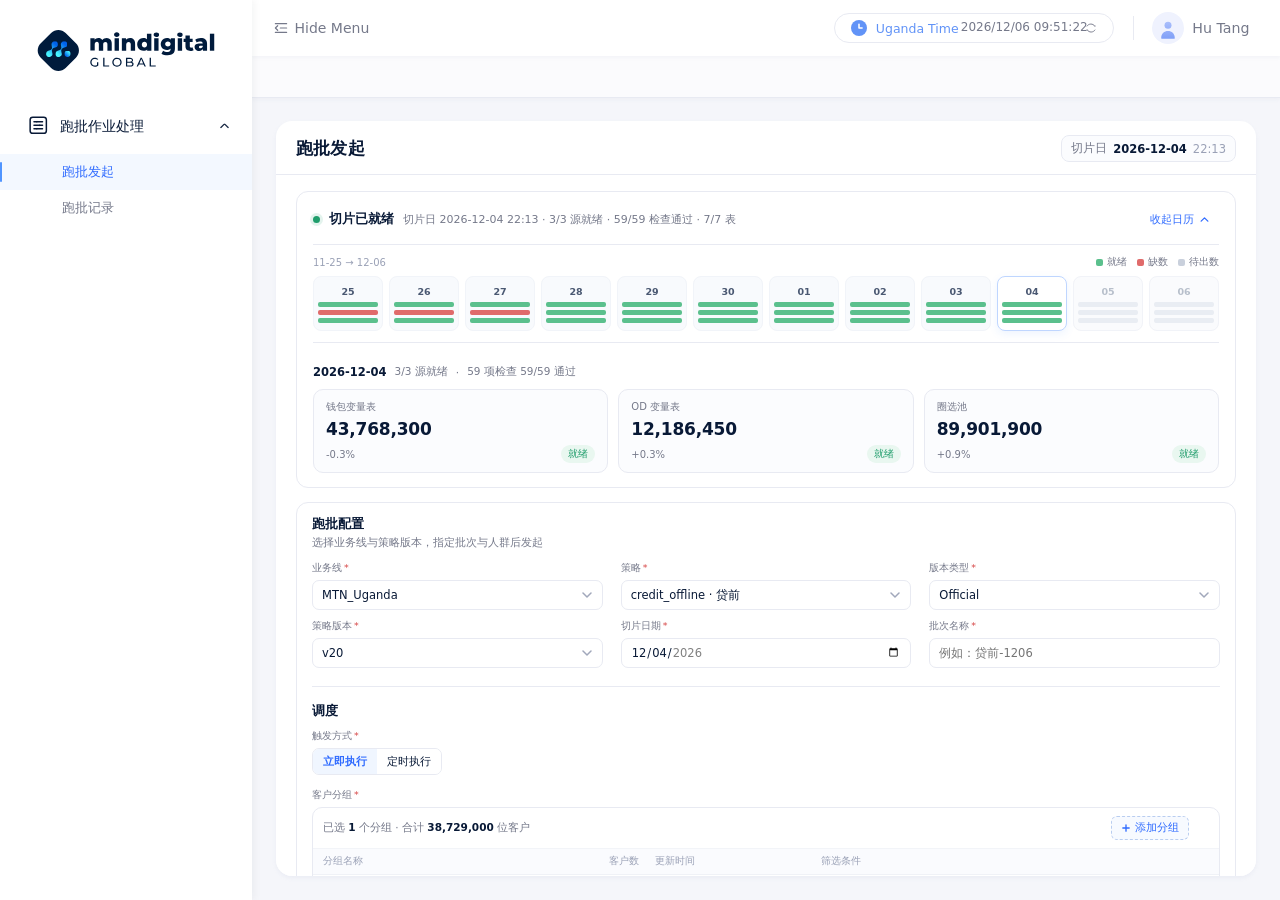
==== index.html @ 2bd6d719 "feat: 执行页新增批次事件报告卡片与 PDF 预览" ====
<!DOCTYPE html>
<html lang="zh-CN">
<head>
<meta charset="utf-8">
<meta name="viewport" content="width=device-width, initial-scale=1">
<title>跑批作业处理 · risk control platform</title>
<style>
/* ===== shell ===== */
:root {
  --ink:#081936; --muted:#75798A; --faint:#9AA1B6;
  --blue:#5095FF; --blue-deep:#2F6BFF; --blue-weak:#EEF4FF;
  --line:#E8EAF2; --page:#F5F6FA;
  --green:#1F9D6B; --green-weak:#E9F7F0;
  --amber:#D98A1F; --amber-weak:#FFF4E2;
  --red:#D64545; --red-weak:#FDECEC;
}
* { box-sizing:border-box; }
html, body { height:100%; margin:0; }
body {
  font-family:-apple-system, system-ui, "Segoe UI", Roboto, "Helvetica Neue", Arial, "Noto Sans", sans-serif;
  font-size:14px; color:var(--ink); background:var(--page);
  -webkit-font-smoothing:antialiased; -moz-osx-font-smoothing:grayscale;
  overflow-x:auto; overflow-y:hidden;
}
.app { display:flex; height:100vh; min-height:640px; position:relative; }
.sidebar { flex:0 0 252px; width:252px; background:#fff; box-shadow:2px 0 8px rgba(29,35,41,.05); position:relative; z-index:5; transition:width .28s cubic-bezier(.645,.045,.355,1), flex-basis .28s cubic-bezier(.645,.045,.355,1); overflow:hidden; }
.brand { padding:28.5px 0 0 35.5px; }
.brand img { display:block; width:180.5px; height:auto; }
.nav { margin-top:26.5px; }
.subnav { display:flex; flex-direction:column; margin-top:2px; }
.subnav-item { position:relative; height:36px; display:flex; align-items:center; padding:0 22px 0 62px; border:0; background:none; font:inherit; font-size:13px; color:var(--muted); cursor:pointer; text-align:left; }
.subnav-item:hover { color:var(--ink); background:rgba(80,149,255,.04); }
.subnav-item.on { color:var(--blue-deep); font-weight:500; background:#F3F8FF; }
.subnav-item.on:before { content:''; position:absolute; left:0; top:8px; bottom:8px; width:2px; background:var(--blue); border-radius:1px; }

.nav-item { height:54px; display:flex; align-items:center; padding:0 22.6px 0 27.5px; cursor:pointer; color:var(--ink); font-size:14px; line-height:1; transition:background .2s; user-select:none; }
.nav-item:hover { background:rgba(80,149,255,.05); }
.nav-item .ico { width:20.5px; height:20.5px; flex:0 0 20.5px; margin-right:12px; }
.nav-item .label { flex:1 1 auto; white-space:nowrap; transform:translateY(.5px); }
.chev { width:9px; height:5.4px; flex:0 0 9px; color:var(--ink); opacity:.92; }
.main { flex:1 1 auto; min-width:0; display:flex; flex-direction:column; }
.topbar { flex:0 0 56px; height:56px; background:#fff; display:flex; align-items:center; justify-content:space-between; padding:0 30.5px 0 22px; box-shadow:0 2px 3px rgba(151,160,195,.08); position:relative; z-index:4; }
.hide-btn { display:flex; align-items:center; gap:6.5px; position:relative; top:-.5px; background:none; border:0; padding:0; margin:0; font:inherit; font-size:14px; color:var(--muted); cursor:pointer; transition:color .2s; }
.hide-btn:hover { color:var(--ink); }
.hide-btn svg { width:14px; height:14px; display:block; }
.top-right { display:flex; align-items:center; }
.timepill { position:relative; width:279.5px; height:30px; flex:0 0 279.5px; border:1px solid var(--line); border-radius:15px; background:#fff; white-space:nowrap; }
.timepill .clk { position:absolute; left:16px; top:6px; width:16px; height:16px; display:block; }
.timepill .tz { position:absolute; left:40.5px; top:50%; transform:translateY(-50%); color:#6193F7; font-size:12.5px; }
.timepill .date { position:absolute; left:125.5px; top:50%; transform:translateY(calc(-50% - 1.5px)); color:var(--muted); font-size:12px; }
.timepill .sync { position:absolute; left:249.5px; top:8px; width:12px; height:12px; display:block; color:var(--muted); cursor:pointer; }
.vdiv { width:1px; height:24px; background:var(--line); margin:0 0 0 19px; }
.user { display:flex; align-items:center; margin-left:18.5px; cursor:pointer; }
.avatar { width:32px; height:32px; border-radius:50%; overflow:hidden; background:#EFF2FE; display:block; }
.uname { margin-left:8px; font-size:14.2px; color:var(--muted); white-space:nowrap; transform:translateY(-.5px); }
.subbar { flex:0 0 42px; height:42px; background:#FBFBFD; border-bottom:1px solid #E8EAF2; box-shadow:0 2px 4px rgba(151,160,195,.08); position:relative; z-index:3; }
.content { flex:1 1 auto; min-height:0; padding:23px 24px 24px; background:var(--page); }
.card { height:100%; background:#fff; border-radius:16px; box-shadow:0 2px 4px rgba(151,160,195,.1); position:relative; overflow:hidden; }
.app.collapsed .sidebar { width:0; flex-basis:0; }

/* ===== workspace ===== */
.ws { display:flex; flex-direction:column; }
.ws-head { flex:0 0 auto; padding:14px 20px 12px; border-bottom:1px solid var(--line); position:relative; }
.ws-top { display:flex; align-items:center; justify-content:space-between; gap:14px; }
.ws-left { display:flex; align-items:center; gap:12px; min-width:0; }
.ws-h1 { font-size:17px; font-weight:600; letter-spacing:.2px; white-space:nowrap; }
.concept { font-size:9.5px; font-weight:500; color:#7C8AA5; background:#F2F5FA; border:1px solid #E6EAF2; border-radius:4px; padding:1px 5px; letter-spacing:0; }
.ws-meta { margin-top:7px; display:flex; align-items:center; gap:9px; font-size:12px; color:var(--muted); white-space:nowrap; overflow:hidden; }
.task-btn { display:inline-flex; align-items:center; gap:6px; background:none; border:0; padding:0 0 0 12px; border-left:1px solid var(--line); font:inherit; color:var(--ink); cursor:pointer; white-space:nowrap; }
.task-btn svg { width:9px; height:5.4px; color:var(--muted); }
.task-name { font-size:13px; font-weight:600; }
.task-code { font-size:11px; color:var(--muted); }
.sep { width:1px; height:10px; background:var(--line); }
.ws-right { display:flex; align-items:center; gap:10px; flex:0 0 auto; white-space:nowrap; }
.ws-right .btn, .ws-right .badge, .slice-chip { white-space:nowrap; flex:0 0 auto; }
.slice-chip { display:flex; gap:6px; align-items:center; border:1px solid var(--line); border-radius:8px; padding:5px 9px; font-size:11.5px; color:var(--muted); background:#FBFCFE; }
.slice-chip b { color:var(--ink); font-weight:600; }
.slice-chip i { font-style:normal; color:var(--faint); }
.badge { font-size:11px; padding:4px 9px; border-radius:999px; background:var(--green-weak); color:var(--green); font-weight:500; }
.badge.running { background:var(--blue-weak); color:var(--blue-deep); }
.badge.waiting { background:var(--amber-weak); color:var(--amber); }
.task-menu { position:absolute; top:44px; left:150px; width:330px; background:#fff; border:1px solid var(--line); border-radius:10px; box-shadow:0 12px 28px rgba(20,30,60,.12); padding:6px; z-index:20; }
.task-menu[hidden] { display:none; }
.task-menu button { display:flex; width:100%; justify-content:space-between; align-items:center; gap:10px; padding:9px 10px; border:0; background:none; border-radius:7px; text-align:left; cursor:pointer; font:inherit; }
.task-menu button:hover { background:#F6F9FE; }
.task-menu button.on { background:#F3F8FF; }
.task-menu b { font-size:12.5px; font-weight:600; display:block; }
.task-menu i { font-size:10.5px; color:var(--muted); font-style:normal; display:block; margin-top:2px; }
.task-menu em { font-size:11px; color:var(--muted); font-style:normal; }

.stages { flex:0 0 auto; display:grid; grid-template-columns:repeat(4,1fr); border-bottom:1px solid var(--line); }
.stage { position:relative; display:flex; align-items:center; gap:10px; padding:10px 16px 9px; background:#fff; border:0; border-right:1px solid var(--line); cursor:pointer; text-align:left; font:inherit; color:var(--ink); }
.stage:last-child { border-right:0; }
.stage:after { content:''; position:absolute; left:0; right:0; bottom:-1px; height:2px; background:transparent; }
.stage.active { background:#FAFBFF; }
.stage.active:after { background:var(--blue); }
.st-no { font-size:10.5px; color:var(--faint); font-variant-numeric:tabular-nums; }
.st-body b { display:block; font-size:12.5px; font-weight:600; }
.st-body i { display:block; font-size:10.5px; color:var(--muted); font-style:normal; margin-top:2px; white-space:nowrap; overflow:hidden; text-overflow:ellipsis; }
.st-flag { margin-left:auto; width:6px; height:6px; border-radius:50%; background:#DDE2EA; flex:0 0 6px; }
.st-flag.done { background:var(--green); }
.st-flag.live { background:var(--blue); box-shadow:0 0 0 3px rgba(80,149,255,.16); }
.st-flag.warn { background:var(--amber); }

.panel-wrap { flex:1 1 auto; min-height:0; overflow:auto; padding:16px 20px 22px; background:#fff; }
.panel { display:none; }
.panel.active { display:block; }
.panel-wrap::-webkit-scrollbar { width:8px; }
.panel-wrap::-webkit-scrollbar-thumb { background:#DFE4EE; border-radius:4px; }

.box { border:1px solid var(--line); border-radius:12px; padding:13px 15px; background:#fff; }
.box-head { display:flex; align-items:flex-start; justify-content:space-between; gap:12px; }
.box h3 { margin:0; font-size:12.5px; font-weight:600; }
.box .sub { margin:3px 0 0; font-size:10.5px; color:var(--muted); }

.btn { display:inline-flex; align-items:center; justify-content:center; gap:6px; height:32px; padding:0 13px; border-radius:8px; border:1px solid var(--line); background:#fff; color:var(--ink); font:inherit; font-size:12px; font-weight:500; cursor:pointer; transition:background .15s,border-color .15s; }
.btn:hover { border-color:#C9D4EA; }
.btn.primary { background:var(--blue); border-color:var(--blue); color:#fff; }
.btn.primary:hover { background:#3F86F5; }
.btn.primary[disabled] { background:#B9CDF2; border-color:#B9CDF2; cursor:not-allowed; }
.btn.danger { color:var(--red); border-color:#F1C9C9; }
.btn.danger:hover { background:#FFF7F7; }
.btn.ghost { border-color:transparent; color:var(--muted); }
.btn.ghost:hover { color:var(--ink); background:#F6F8FC; }
.btn.wide { width:100%; height:34px; font-size:12.5px; margin-top:2px; }
.btn.sm { height:26px; padding:0 9px; font-size:11px; }

/* prepare */
.prep-grid { display:grid; grid-template-columns:minmax(0,1.3fr) minmax(0,1fr); gap:14px; align-items:stretch; }
.prep-left { display:flex; flex-direction:column; gap:14px; min-width:0; }
.form-box { align-self:stretch; }
.cal { margin-top:10px; display:grid; grid-template-columns:repeat(14,minmax(0,1fr)); gap:5px; }
.cal-col { border:1px solid transparent; border-radius:8px; padding:6px 2px 5px; text-align:center; cursor:pointer; }
.cal-col:hover { background:#F7F9FD; }
.cal-col.sel { border-color:#BFD6FF; background:#F3F8FF; }
.cal-d { font-size:10.5px; font-weight:600; color:var(--ink); white-space:nowrap; }
.cal-bars { margin-top:5px; display:flex; flex-direction:column; gap:2px; }
.cal-bars i { height:4px; border-radius:2px; background:#DDE2EB; display:block; }
.cal-bars i.ok { background:#5BC08D; }
.cal-bars i.warn { background:#E7B04A; }
.cal-bars i.bad { background:#E06B6B; }
.legend { display:flex; gap:10px; font-size:10px; color:var(--muted); align-items:center; }
.legend span { display:inline-flex; align-items:center; gap:4px; }
.legend b { width:7px; height:7px; border-radius:2px; display:inline-block; }

.cal-detail { margin-top:11px; border-top:1px solid var(--line); padding-top:9px; }
.cd-head { display:flex; align-items:center; gap:8px; font-size:11px; color:var(--muted); margin-bottom:3px; }
.cd-head b { color:var(--ink); font-size:11.5px; }
.cd-row { display:grid; grid-template-columns:minmax(0,1fr) 96px 64px 52px; gap:8px; align-items:center; padding:5px 0; border-bottom:1px dashed #EFF1F6; font-size:11px; }
.cd-row:last-child { border-bottom:0; }
.cd-row .nm { color:var(--ink); }
.cd-row .num { text-align:right; font-variant-numeric:tabular-nums; color:var(--ink); }
.cd-row .dl { text-align:right; color:var(--muted); font-variant-numeric:tabular-nums; }
.tag { justify-self:end; font-size:10px; padding:2px 7px; border-radius:999px; }
.tag.ok { background:var(--green-weak); color:var(--green); }
.tag.warn { background:var(--amber-weak); color:var(--amber); }
.tag.bad { background:var(--red-weak); color:var(--red); }
.tag.na { background:#F1F3F7; color:var(--faint); }

.launch h3 { margin:0 0 2px; }
.checks { list-style:none; margin:0; padding:0; display:flex; flex-direction:column; gap:7px; }
.checks li { display:flex; gap:7px; align-items:flex-start; font-size:11.5px; color:var(--ink); }
.checks li svg { width:13px; height:13px; margin-top:1px; flex:0 0 13px; }
.checks li small { color:var(--muted); font-size:10.5px; }
.est { display:grid; grid-template-columns:repeat(3,1fr); gap:6px; margin:11px 0 10px; padding-top:10px; border-top:1px solid var(--line); }
.est div i { display:block; font-size:9.5px; color:var(--muted); font-style:normal; }
.est div b { display:block; font-size:12px; font-weight:600; margin-top:2px; white-space:nowrap; }
.est-note { margin-top:9px; font-size:10px; color:var(--faint); }
.hint { margin-top:7px; font-size:10px; color:var(--faint); text-align:center; }

.cfg { margin-top:10px; display:grid; grid-template-columns:repeat(4,minmax(0,1fr)); gap:10px; }
.cfg div i { display:block; font-size:9.5px; color:var(--faint); font-style:normal; }
.cfg div b { display:block; font-size:11.5px; font-weight:500; margin-top:2px; white-space:nowrap; overflow:hidden; text-overflow:ellipsis; }

table.list { width:100%; border-collapse:collapse; font-size:11px; }
table.list th { text-align:left; font-weight:500; color:var(--muted); font-size:10px; padding:0 6px 6px; border-bottom:1px solid var(--line); white-space:nowrap; }
table.list td { padding:6px; border-bottom:1px dashed #EFF1F6; font-variant-numeric:tabular-nums; white-space:nowrap; }
table.list tr:last-child td { border-bottom:0; }
table.list td.r, table.list th.r { text-align:right; }
table.list td.mono { font-family:ui-monospace, SFMono-Regular, Menlo, monospace; font-size:10.5px; color:var(--muted); }

.stages[hidden] { display:none; }
.stages.three { grid-template-columns:repeat(3,1fr); }
.back { border:0; background:none; padding:0; color:var(--muted); font-size:11.5px; cursor:pointer; white-space:nowrap; }
.back:hover { color:var(--ink); }
.list-head { margin:16px 0 8px; }
.list-head h3 { margin:0; font-size:12.5px; font-weight:600; }
.batch-table { width:100%; border-collapse:collapse; font-size:11.5px; }
.batch-table th { text-align:left; font-size:10px; color:var(--muted); font-weight:500; padding:0 8px 8px; border-bottom:1px solid var(--line); white-space:nowrap; }
.batch-table td { padding:9px 8px; border-bottom:1px dashed #EFF1F6; white-space:nowrap; }
.batch-table tbody tr { cursor:pointer; }
.batch-table tbody tr:hover { background:#F8FAFE; }
.batch-table td.nm { font-weight:600; }
.batch-table td.mono { font-family:ui-monospace,SFMono-Regular,Menlo,monospace; font-size:10.5px; color:var(--muted); }
.batch-table td.r, .batch-table th.r { text-align:right; }
.tag.info { background:var(--blue-weak); color:var(--blue-deep); }

.grid3 { display:grid; grid-template-columns:repeat(3,minmax(0,1fr)); gap:0 18px; }
.gp-wrap { display:grid; grid-template-columns:minmax(0,1.1fr) minmax(0,1fr); gap:14px; border:1px solid var(--line); border-radius:10px; padding:12px; background:#FAFBFE; }
.gp-title { font-size:10px; color:var(--muted); margin-bottom:6px; }
.glist { display:flex; flex-direction:column; gap:6px; max-height:230px; overflow:auto; }
.gitem { display:flex; align-items:center; gap:8px; border:1px solid var(--line); border-radius:8px; padding:8px 10px; background:#fff; font:inherit; font-size:11.5px; color:var(--ink); }
button.gitem { cursor:pointer; text-align:left; }
.gitem.sel { border-color:#BFD6FF; background:#F5F9FF; }
.gitem .cbx { width:12px; height:12px; border:1px solid #C9D2E2; border-radius:3px; flex:0 0 12px; }
.gitem.sel .cbx { background:var(--blue); border-color:var(--blue); position:relative; }
.gitem.sel .cbx:after { content:''; position:absolute; left:3px; top:1px; width:3px; height:6px; border:solid #fff; border-width:0 1.5px 1.5px 0; transform:rotate(45deg); }
.gitem .nm { flex:1 1 auto; overflow:hidden; text-overflow:ellipsis; white-space:nowrap; }
.gitem .gnum { font-variant-numeric:tabular-nums; color:var(--muted); }
.gitem .gx { font-style:normal; color:#8AA0C4; cursor:pointer; font-size:13px; line-height:1; }
.gitem .gx:hover { color:var(--red); }
.gitem .gchk { width:12px; height:12px; flex:0 0 12px; }
.gitem svg.gicon { width:14px; height:14px; flex:0 0 14px; color:var(--faint); }
.gp-empty { padding:18px; text-align:center; color:var(--faint); font-size:10.5px; border:1px dashed var(--line); border-radius:8px; }
.gp-total { margin-top:8px; font-size:10.5px; color:var(--muted); text-align:right; font-variant-numeric:tabular-nums; }

.ws-back-row { display:flex; padding:12px 20px 0; }
.ws-back-row + .ws-top { padding-top:8px; }
/* readiness strip */
.readiness { padding:14px 16px; }
.ready-row { display:flex; align-items:center; gap:9px; }
.ready-dot { width:7px; height:7px; border-radius:50%; background:var(--green); box-shadow:0 0 0 3px rgba(31,157,107,.12); flex:0 0 7px; }
.ready-row b { font-size:12.5px; font-weight:600; }
.ready-meta { font-size:11px; color:var(--muted); }
.ready-row .btn { margin-left:auto; color:var(--blue-deep); }
.ready-body { margin-top:12px; border-top:1px solid var(--line); padding-top:10px; }
.cal-head { display:flex; align-items:center; justify-content:space-between; font-size:10px; color:var(--faint); margin-bottom:7px; }
.ready-body .cal { margin-top:0; }
.ready-body .cal-col { padding:9px 4px 7px; }
.ready-body .cal-bars i { height:5px; }
.form-grid { display:grid; grid-template-columns:1fr 1fr; gap:0 20px; }
.form-grid .field { margin-top:10px; }
.form-grid .span2 { grid-column:span 2; }
.push-grid .btn.wide { margin-top:12px; }
.form-foot { display:flex; justify-content:flex-end; margin-top:16px; padding-top:12px; border-top:1px solid var(--line); }

/* config form */
.form-box .box-head { margin-bottom:2px; }
.field { margin-top:10px; }
.field > label { display:block; font-size:9.5px; color:var(--muted); margin-bottom:5px; }
.static { font-size:12px; color:var(--ink); }
.opts { display:grid; grid-template-columns:1fr 1fr; gap:6px; }
.opt { border:1px solid var(--line); border-radius:8px; padding:7px 8px; background:#fff; text-align:left; cursor:pointer; font:inherit; }
.opt:hover { border-color:#C9D4EA; }
.opt.on { border-color:#BFD6FF; background:#F5F9FF; }
.opt b { display:block; font-size:11px; font-weight:600; color:var(--ink); }
.opt i { display:block; font-style:normal; font-size:9.5px; color:var(--muted); margin-top:2px; }
.ver-row { display:flex; align-items:center; }
.seg { display:inline-flex; border:1px solid var(--line); border-radius:7px; overflow:hidden; }
.seg button { border:0; background:#fff; padding:5px 10px; font:inherit; font-size:11px; color:var(--ink); cursor:pointer; }
.seg button.on { background:#F0F6FF; color:var(--blue-deep); font-weight:600; }
.ver { margin-left:8px; font-size:11px; color:var(--muted); }
.ver-pill { display:inline-flex; align-items:center; height:26px; padding:0 10px; border:1px solid var(--line); border-radius:7px; font-size:11px; color:var(--ink); background:#FAFBFE; }
.groups { display:flex; flex-direction:column; gap:5px; }
.chk { display:flex; align-items:center; gap:7px; border:1px solid var(--line); border-radius:7px; padding:6px 8px; background:#fff; font:inherit; font-size:11px; color:var(--ink); cursor:pointer; text-align:left; }
.chk:hover { border-color:#C9D4EA; }
.chk.on { border-color:#BFD6FF; background:#F5F9FF; }
.cbx { width:12px; height:12px; border:1px solid #C9D2E2; border-radius:3px; flex:0 0 12px; position:relative; }
.chk.on .cbx { background:var(--blue); border-color:var(--blue); }
.chk.on .cbx:after { content:''; position:absolute; left:3px; top:1px; width:3px; height:6px; border:solid #fff; border-width:0 1.5px 1.5px 0; transform:rotate(45deg); }
.chk em { margin-left:auto; font-style:normal; color:var(--muted); font-size:10px; }
.auto-row { display:flex; align-items:center; gap:8px; margin-top:7px; font-size:10.5px; color:var(--muted); }
.auto-row .switch { margin-left:auto; width:28px; height:16px; }
.auto-row .switch:after { width:12px; height:12px; }
.auto-row .switch.on:after { left:14px; }


.input { width:100%; height:30px; border:1px solid var(--line); border-radius:7px; padding:0 9px; font:inherit; font-size:11.5px; color:var(--ink); outline:none; background:#fff; }
.input:focus { border-color:#BFD6FF; box-shadow:0 0 0 3px rgba(80,149,255,.1); }
.textarea { width:100%; min-height:50px; border:1px solid var(--line); border-radius:7px; padding:7px 9px; font:inherit; font-size:11.5px; color:var(--ink); outline:none; resize:none; background:#fff; }
.textarea:focus { border-color:#BFD6FF; box-shadow:0 0 0 3px rgba(80,149,255,.1); }
.req { color:var(--red); font-style:normal; margin-left:2px; }
.row2 { display:grid; grid-template-columns:1fr 1fr; gap:10px; }
.row2 .field { margin-top:10px; }

/* group summary + picker */
.group-summary { display:flex; align-items:center; justify-content:space-between; gap:8px; font-size:10.5px; color:var(--muted); }
.group-summary b { color:var(--ink); font-weight:600; }
.group-chips { display:flex; flex-wrap:wrap; gap:5px; margin-top:7px; }
.gchip { display:inline-flex; align-items:center; gap:5px; background:#F2F6FE; border:1px solid #DCE6F8; border-radius:6px; padding:3px 6px; font-size:10.5px; color:#2F4A78; }
.gchip i { font-style:normal; cursor:pointer; color:#8AA0C4; font-size:12px; line-height:1; }
.gchip i:hover { color:var(--red); }
.modal-mask { position:fixed; inset:0; background:rgba(15,25,45,.28); z-index:40; }
.picker { position:fixed; left:50%; top:50%; transform:translate(-50%,-50%); width:760px; max-width:calc(100vw - 64px); max-height:calc(100vh - 80px); background:#fff; border-radius:14px; box-shadow:0 24px 60px rgba(15,25,45,.25); z-index:41; display:flex; flex-direction:column; }
.picker-head { display:flex; justify-content:space-between; align-items:flex-start; padding:16px 18px 10px; }
.picker-head h3 { margin:0; font-size:14px; }
.picker-head p { margin:3px 0 0; font-size:10.5px; color:var(--muted); }
.picker-x { border:0; background:none; font-size:18px; color:var(--faint); cursor:pointer; line-height:1; }
.picker-search { padding:0 18px 10px; }
.picker-search input { width:100%; height:32px; border:1px solid var(--line); border-radius:8px; padding:0 10px; font:inherit; font-size:12px; outline:none; }
.picker-search input:focus { border-color:#BFD6FF; box-shadow:0 0 0 3px rgba(80,149,255,.1); }
.picker-table { flex:1 1 auto; min-height:120px; overflow:auto; padding:0 18px; }
.ghead { display:grid; grid-template-columns:24px minmax(0,1fr) 110px 130px; gap:10px; font-size:9.5px; color:var(--muted); padding:6px 8px; border-bottom:1px solid var(--line); position:sticky; top:0; background:#fff; z-index:1; }
.ghead .r { text-align:right; }
.grow { display:grid; grid-template-columns:24px minmax(0,1fr) 110px 130px; gap:10px; align-items:center; width:100%; border:0; border-bottom:1px dashed #EFF1F6; background:#fff; padding:10px 8px; text-align:left; font:inherit; cursor:pointer; }
.grow:hover { background:#F8FAFE; }
.grow.on { background:#F3F8FF; }
.grow.on .cbx { background:var(--blue); border-color:var(--blue); position:relative; }
.grow.on .cbx:after { content:''; position:absolute; left:3px; top:1px; width:3px; height:6px; border:solid #fff; border-width:0 1.5px 1.5px 0; transform:rotate(45deg); }
.gname { display:flex; flex-direction:column; gap:2px; font-size:11.5px; color:var(--ink); min-width:0; }
.gname i { font-style:normal; font-size:9.5px; color:var(--muted); white-space:nowrap; overflow:hidden; text-overflow:ellipsis; max-width:340px; }
.gnum { text-align:right; font-size:11px; font-variant-numeric:tabular-nums; }
.gtime { text-align:right; font-size:9.5px; color:var(--muted); font-variant-numeric:tabular-nums; }
.gempty { padding:26px; text-align:center; color:var(--muted); font-size:11px; }
.picker-foot { display:flex; align-items:center; justify-content:space-between; padding:12px 18px; border-top:1px solid var(--line); font-size:11px; }
.picker-foot b { font-weight:600; }
.picker-foot .btn { margin-left:6px; }

/* run */
.run-top { display:grid; grid-template-columns:132px minmax(0,1fr) auto; gap:16px; align-items:center; }
.ring { position:relative; width:124px; height:124px; }
.ring svg { transform:rotate(-90deg); }
.ring .val { position:absolute; inset:0; display:flex; flex-direction:column; align-items:center; justify-content:center; }
.ring .val b { font-size:22px; font-weight:600; letter-spacing:-.4px; }
.ring .val i { font-style:normal; font-size:10px; color:var(--muted); margin-top:2px; }
.run-stats { display:grid; grid-template-columns:repeat(3,minmax(0,1fr)); gap:9px 14px; }
.run-stats i { display:block; font-style:normal; font-size:9.5px; color:var(--muted); }
.run-stats b { display:block; font-size:13px; font-weight:600; margin-top:2px; font-variant-numeric:tabular-nums; }
.run-side { display:flex; flex-direction:column; gap:6px; align-items:flex-end; }
.run-side .muted { font-size:10px; color:var(--faint); }

.idle { padding:26px 0 22px; text-align:center; }
.idle .big { font-size:13px; font-weight:600; }
.idle .sub { margin-top:4px; font-size:11px; color:var(--muted); }
.idle .btn { margin-top:12px; }

.chart-grid { display:grid; grid-template-columns:minmax(0,1.15fr) minmax(0,1fr); gap:14px; margin-top:14px; }
.chart-box svg { display:block; width:100%; }
.axis { font-size:9px; fill:#9AA1B6; }
.grid-line { stroke:#EFF1F6; stroke-width:1; }
.series { fill:none; stroke:#5095FF; stroke-width:2; stroke-linejoin:round; stroke-linecap:round; }
.dot-now { fill:#fff; stroke:#5095FF; stroke-width:2; }
.shard-canvas { display:block; width:100%; height:88px; margin-top:8px; }
.pctl { display:flex; gap:12px; margin-top:8px; font-size:10px; color:var(--muted); }
.pctl b { color:var(--ink); font-weight:600; }

.anomaly { margin-top:14px; }
.anomaly ul { list-style:none; margin:8px 0 0; padding:0; display:flex; flex-direction:column; gap:6px; }
.anomaly li { display:flex; gap:8px; align-items:flex-start; font-size:11px; }
.anomaly li .pin { width:6px; height:6px; border-radius:50%; margin-top:4px; flex:0 0 6px; background:var(--amber); }
.anomaly li.bad .pin { background:var(--red); }
.anomaly li b { font-weight:600; }
.anomaly li span { color:var(--muted); }

/* report */
.rep-head { display:flex; align-items:center; justify-content:space-between; gap:12px; margin-bottom:12px; }
.rep-head .t { font-size:13px; font-weight:600; }
.rep-head .s { font-size:10.5px; color:var(--muted); margin-top:3px; }
.rep-head .actions { display:flex; gap:6px; }
.kpis { display:grid; grid-template-columns:repeat(6,minmax(0,1fr)); gap:8px; }
.kpi { border:1px solid var(--line); border-radius:10px; padding:9px 10px; }
.kpi i { display:block; font-style:normal; font-size:9.5px; color:var(--muted); }
.kpi b { display:block; font-size:17px; font-weight:600; letter-spacing:-.3px; margin-top:3px; font-variant-numeric:tabular-nums; white-space:nowrap; }
.kpi small { display:block; font-size:9.5px; color:var(--faint); margin-top:2px; white-space:nowrap; }
.kpi.up b { color:#C2413B; }
.kpi.down b { color:var(--green); }

.tl { margin-top:14px; }
.tl-bar { display:flex; height:16px; border-radius:4px; overflow:hidden; margin-top:10px; }
.tl-bar i { display:block; height:100%; }
.tl-legend { display:flex; gap:14px; margin-top:8px; font-size:10px; color:var(--muted); flex-wrap:wrap; }
.tl-legend span { display:inline-flex; align-items:center; gap:5px; }
.tl-legend b { width:7px; height:7px; border-radius:2px; display:inline-block; }
.tl-axis { display:flex; justify-content:space-between; font-size:9px; color:var(--faint); margin-top:5px; }

.res-grid { display:grid; grid-template-columns:minmax(0,1fr) minmax(0,1fr); gap:14px; margin-top:14px; }
.res-row { display:grid; grid-template-columns:88px minmax(0,1fr) 56px; gap:8px; align-items:center; font-size:10.5px; margin-top:8px; }
.res-row .bar { height:6px; border-radius:3px; background:#EEF1F6; overflow:hidden; }
.res-row .bar i { display:block; height:100%; background:#8FB4FF; border-radius:3px; }
.res-row .num { text-align:right; font-variant-numeric:tabular-nums; color:var(--ink); }

.split { margin-top:10px; }
.split-bar { display:flex; height:10px; border-radius:5px; overflow:hidden; background:#EEF1F6; }
.split-bar i { display:block; height:100%; }
.split-legend { display:flex; flex-direction:column; gap:6px; margin-top:10px; }
.split-legend div { display:flex; align-items:center; gap:7px; font-size:11px; }
.split-legend b { width:8px; height:8px; border-radius:2px; }
.split-legend span { color:var(--muted); }
.split-legend em { margin-left:auto; font-style:normal; font-variant-numeric:tabular-nums; }

/* push */
.push-grid { display:grid; grid-template-columns:minmax(0,1.05fr) minmax(0,1fr); gap:14px; }
.big-split { display:flex; gap:18px; margin:10px 0 4px; }
.big-split div i { display:block; font-style:normal; font-size:9.5px; color:var(--muted); }
.big-split div b { display:block; font-size:19px; font-weight:600; margin-top:2px; white-space:nowrap; }
.big-split .up b { color:#C2413B; }
.big-split .down b { color:var(--green); }

.steps { margin:12px 0 4px; display:flex; flex-direction:column; }
.step { display:flex; gap:9px; font-size:11px; padding-bottom:11px; position:relative; }
.step:last-child { padding-bottom:0; }
.step .dot { width:14px; height:14px; border-radius:50%; border:1.5px solid #D6DCE8; flex:0 0 14px; background:#fff; position:relative; z-index:1; display:flex; align-items:center; justify-content:center; }
.step .dot svg { width:8px; height:8px; }
.step:not(:last-child):after { content:''; position:absolute; left:6.5px; top:14px; bottom:0; width:1px; background:#E4E8F0; }
.step.done .dot { background:var(--green); border-color:var(--green); }
.step.done .dot svg { stroke:#fff; }
.step.now .dot { border-color:var(--blue); box-shadow:0 0 0 3px rgba(80,149,255,.15); }
.step b { font-weight:500; display:block; }
.step span { color:var(--muted); font-size:10px; display:block; margin-top:2px; }
.step .right { margin-left:auto; font-size:10px; color:var(--faint); white-space:nowrap; }

.switch-row { display:flex; align-items:center; justify-content:space-between; gap:10px; border-top:1px solid var(--line); margin-top:10px; padding-top:10px; font-size:11px; }
.switch { width:32px; height:18px; border-radius:9px; background:#DCE2EE; position:relative; cursor:pointer; transition:background .15s; flex:0 0 32px; }
.switch:after { content:''; position:absolute; width:14px; height:14px; border-radius:50%; background:#fff; top:2px; left:2px; transition:left .15s; box-shadow:0 1px 2px rgba(0,0,0,.15); }
.switch.on { background:var(--blue); }
.switch.on:after { left:16px; }
.switch-row small { display:block; color:var(--muted); font-size:9.5px; margin-top:2px; }
.demo-link { display:inline-block; margin-top:6px; font-size:10px; color:var(--blue-deep); cursor:pointer; text-decoration:underline; text-underline-offset:2px; }

.toast { position:fixed; left:50%; bottom:34px; transform:translateX(-50%); background:#101B33; color:#fff; font-size:12px; padding:9px 15px; border-radius:8px; box-shadow:0 8px 24px rgba(10,20,40,.2); z-index:50; }
.toast[hidden] { display:none; }

.ws-back-row { display:flex; padding:12px 20px 0; }
.ws-back-row + .ws-top { padding-top:8px; }
.matrix .seg.small button { padding:3px 8px; font-size:10px; }
.mtx { width:100%; border-collapse:collapse; margin-top:8px; table-layout:fixed; }
.mtx th { font-size:10px; color:var(--muted); font-weight:500; text-align:left; padding:8px 10px; border-bottom:1px solid var(--line); background:#FAFBFE; }
.mtx td { font-size:11.5px; padding:8px 10px; border-bottom:1px solid #F1F3F7; vertical-align:middle; }
.mtx th:nth-child(n+2), .mtx td:nth-child(n+2) { text-align:right; }
.mtx th:first-child { width:32%; }
.mtx td.sum { color:var(--muted); }
.mtx td.pick { cursor:pointer; }
.mtx td.pick:hover { background:#F7FAFF; }
.mtx td.off b { color:#B9C0CE; }
.mtx .mk { display:inline-flex; width:12px; height:12px; border:1px solid #C9D2E2; border-radius:3px; margin-right:7px; vertical-align:-2px; font-size:9px; color:#fff; align-items:center; justify-content:center; }
.mtx td.pick:not(.off) .mk { background:var(--blue); border-color:var(--blue); }
.mtx tr.mtx-sum td { border-bottom:none; background:#FAFBFE; }
.mtx-foot { display:flex; justify-content:space-between; align-items:flex-end; gap:18px; margin-top:12px; font-size:10.5px; color:var(--muted); }
.mtx-total { text-align:right; }
.mtx-total b { font-size:16px; color:var(--ink); margin:0 4px; font-variant-numeric:tabular-nums; }
.mtx-total i { display:block; font-style:normal; color:var(--faint); margin-top:2px; }
.btn.warn { background:#E8A23B; border-color:#E8A23B; color:#fff; }
.btn.warn:hover { background:#D9912B; border-color:#D9912B; }
.arm span { display:block; margin-top:6px; font-size:10px; color:#B26B1F; text-align:center; }

.selwrap { position:relative; }
.selwrap select { appearance:none; -webkit-appearance:none; padding-right:30px; background:#fff; cursor:pointer; width:100%; }
.selwrap .chev { position:absolute; right:11px; top:50%; transform:translateY(-50%); width:10px; height:6px; color:#9AA1B6; pointer-events:none; }

.gp-wrap { grid-template-columns:minmax(0,1fr) minmax(0,1.05fr); gap:16px; padding:14px; border-radius:12px; }
.gp-search { position:relative; margin-bottom:10px; }
.gp-search input { width:100%; height:34px; border:1px solid var(--line); border-radius:8px; padding:0 12px 0 32px; font:inherit; font-size:11.5px; background:#fff; outline:none; color:var(--ink); }
.gp-search input:focus { border-color:#BCD2F7; box-shadow:0 0 0 3px rgba(80,149,255,.12); }
.gp-search svg { position:absolute; left:11px; top:50%; transform:translateY(-50%); width:13px; height:13px; color:#9AA1B6; }
.gp-left .glist, .gp-right .glist { max-height:244px; overflow:auto; display:flex; flex-direction:column; gap:8px; }
.gitem { padding:10px 11px; transition:border-color .15s ease, background .15s ease; }
.gitem.sel { background:var(--blue); border-color:var(--blue); color:#fff; }
.gitem.sel .gnum { color:rgba(255,255,255,.9); }
.gitem.sel .gicon { color:#fff; }
.gitem.sel .gchk path { stroke:#fff; }
.gp-res-title { font-size:11px; font-weight:600; color:var(--ink); margin:2px 0 10px; }
.gcard { position:relative; border:1px solid #E7ECF6; border-radius:8px; background:#F7F9FD; padding:10px 34px 10px 14px; }
.gcard:before { content:''; position:absolute; left:0; top:8px; bottom:8px; width:3px; border-radius:2px; background:#D7E4FA; }
.gc-row { display:flex; gap:10px; font-size:10.5px; line-height:1.95; }
.gc-row .k { flex:0 0 56px; color:#9AA1B6; }
.gc-row .v { flex:1; color:var(--ink); overflow:hidden; text-overflow:ellipsis; white-space:nowrap; }
.gc-row .v.mono { font-family:ui-monospace,SFMono-Regular,Menlo,monospace; font-size:10px; color:#4B5872; }
.gcard .gx { position:absolute; right:9px; top:6px; }
.gp-foot { display:flex; justify-content:space-between; align-items:center; margin-top:12px; padding-top:9px; border-top:1px solid #F0F2F7; font-size:10.5px; color:var(--muted); }
.gp-foot b { color:var(--ink); font-variant-numeric:tabular-nums; }
.gp-reset { background:none; border:none; color:var(--blue-deep); font:inherit; font-size:10.5px; cursor:pointer; padding:0; }
.gp-reset:hover { text-decoration:underline; }
.foot-hint { font-size:10.5px; color:var(--red); margin-right:10px; }
.gp-empty { min-height:64px; display:flex; align-items:center; justify-content:center; }

.form-foot.split { justify-content:space-between; align-items:center; }
.run-sum { display:flex; align-items:center; gap:8px; font-size:10.5px; color:var(--muted); }
.run-sum b { color:var(--ink); font-variant-numeric:tabular-nums; }
.run-sum i { font-style:normal; color:#D5DAE4; }

.gsel { position:relative; }
.gsel-box { display:flex; align-items:center; gap:8px; width:100%; min-height:36px; border:1px solid var(--line); border-radius:8px; background:#fff; padding:5px 30px 5px 8px; cursor:pointer; font:inherit; text-align:left; }
.gsel-box:hover { border-color:#C7D7F2; }
.gsel-box.open { border-color:#BCD2F7; box-shadow:0 0 0 3px rgba(80,149,255,.12); }
.gchips { display:flex; flex-wrap:wrap; gap:6px; }
.gchip { display:inline-flex; align-items:center; gap:6px; background:#EFF5FF; border:1px solid #DCE8FC; border-radius:6px; padding:3px 7px; font-size:10.5px; color:#2E5FAE; }
.gchip b { font-weight:500; color:var(--ink); }
.gchip .n { color:#7C8CA8; font-variant-numeric:tabular-nums; }
.gchip .x { font-style:normal; color:#8AA0C4; cursor:pointer; }
.gchip .x:hover { color:var(--red); }
.gsel-ph { font-size:11.5px; color:#A6AFBF; padding-left:2px; }
.gsel-chev { position:absolute; right:11px; top:50%; width:10px; height:6px; color:#9AA1B6; pointer-events:none; }
.gsel-hint { margin-top:6px; font-size:10px; color:var(--muted); }
.gsel-hint b { color:var(--ink); font-variant-numeric:tabular-nums; }
.gpop { position:absolute; left:0; right:0; top:calc(100% + 6px); background:#fff; border:1px solid #E6E9F0; border-radius:10px; box-shadow:0 12px 32px rgba(20,40,80,.14); z-index:30; padding:10px; }
.gpop-list { max-height:230px; overflow:auto; display:flex; flex-direction:column; gap:2px; margin-top:8px; }
.gopt { display:flex; align-items:center; gap:9px; padding:7px 8px; border-radius:7px; border:none; background:none; font:inherit; font-size:11.5px; cursor:pointer; text-align:left; color:var(--ink); }
.gopt:hover { background:#F5F8FE; }
.gopt.on { background:#F2F7FF; }
.gopt .cbx { width:13px; height:13px; border:1px solid #C9D2E2; border-radius:3px; flex:0 0 13px; position:relative; }
.gopt.on .cbx { background:var(--blue); border-color:var(--blue); }
.gopt.on .cbx:after { content:''; position:absolute; left:4px; top:2px; width:3px; height:6px; border:solid #fff; border-width:0 1.5px 1.5px 0; transform:rotate(45deg); }
.gopt .nm { flex:1; overflow:hidden; text-overflow:ellipsis; white-space:nowrap; }
.gopt .num { color:var(--muted); font-variant-numeric:tabular-nums; }
.gpop-foot { display:flex; align-items:center; gap:10px; border-top:1px solid #F0F2F7; margin-top:8px; padding-top:8px; font-size:10.5px; color:var(--muted); }
.gpop-foot .sp { flex:1; }
.gpop-foot button { background:none; border:none; font:inherit; font-size:10.5px; cursor:pointer; color:var(--blue-deep); padding:0 2px; }
.gpop-foot button:hover { text-decoration:underline; }
.gpop.up { top:auto; bottom:calc(100% + 6px); }

.cal { gap:6px; margin-top:12px; }
.cal-col { background:#F8FAFD; border:1px solid #F1F4F9; border-radius:8px; padding:8px 3px 7px; }
.cal-col:hover { background:#F2F6FD; }
.cal-col.sel { background:#fff; border-color:#BFD6FF; box-shadow:0 3px 8px rgba(80,149,255,.10); }
.cal-d { font-size:9.5px; font-weight:600; color:#4A5872; }
.cal-bars { gap:3px; }
.cd-head { margin:13px 0 10px; font-size:10.5px; }
.cd-grid { display:grid; grid-template-columns:repeat(3,minmax(0,1fr)); gap:10px; }
.cd-card { border:1px solid var(--line); border-radius:10px; padding:10px 12px 9px; background:#FBFCFE; }
.cd-name { display:block; font-size:10px; color:var(--muted); }
.cd-card b { display:block; margin-top:5px; font-size:17px; font-weight:600; letter-spacing:-0.2px; font-variant-numeric:tabular-nums; }
.cd-card b.dim { color:#C2C9D6; }
.cd-meta { display:flex; align-items:center; justify-content:space-between; margin-top:6px; font-size:10px; }
.cd-meta .dl { font-style:normal; color:var(--muted); font-variant-numeric:tabular-nums; }

.cal { grid-template-columns:repeat(12,minmax(0,1fr)); }
.cal-col.pending { background:#FAFBFD; border-color:#F1F3F8; }
.cal-col.pending .cal-d { color:#B7BFCB; }
.cal-bars i.na { background:#E9EDF3; }

.gsel-sum { margin-top:7px; font-size:10px; color:var(--muted); }
.gsel-sum b { color:var(--ink); font-variant-numeric:tabular-nums; }
.gmeta-list { margin-top:6px; border:1px solid #F0F2F7; border-radius:8px; overflow:hidden; }
.gmeta-head, .gmeta { display:grid; grid-template-columns:minmax(0,1.05fr) 100px 132px minmax(0,1.55fr); gap:12px; padding:6px 10px; font-size:10px; align-items:center; }
.gmeta-head { background:#FAFBFE; color:#9AA1B6; font-size:9.5px; border-bottom:1px solid #F0F2F7; }
.gmeta-head span:nth-child(2) { text-align:right; }
.gmeta { border-bottom:1px solid #F6F7FA; }
.gmeta:last-child { border-bottom:none; }
.gmeta .nm { color:var(--ink); overflow:hidden; text-overflow:ellipsis; white-space:nowrap; }
.gmeta .num { color:var(--ink); text-align:right; font-variant-numeric:tabular-nums; }
.gmeta .time { color:var(--muted); font-variant-numeric:tabular-nums; }
.gmeta .desc { color:var(--muted); font-family:ui-monospace,SFMono-Regular,Menlo,monospace; font-size:9.5px; overflow:hidden; text-overflow:ellipsis; white-space:nowrap; }

.gblock { border:1px solid var(--line); border-radius:10px; background:#fff; transition:border-color .15s ease, box-shadow .15s ease; }
.gblock.open { border-color:#BCD2F7; box-shadow:0 0 0 3px rgba(80,149,255,.10); }
.gblock .gsel-box { border:none; background:transparent; box-shadow:none; border-radius:10px 10px 0 0; min-height:40px; padding:7px 30px 7px 10px; }
.gblock .gsel-box:hover { border:none; }
.gblock .gsel-sum { padding:0 10px 8px; margin-top:0; }
.gblock .gmeta-list { margin-top:0; border:none; border-top:1px solid #F2F4F8; border-radius:0; }
.gblock .gmeta-head { padding:6px 10px; }
.gblock .gmeta { padding:6px 10px; }
.gopt { padding:6px 8px; line-height:1.25; }
.gpop-list { gap:1px; }

.gpop { width:420px; max-width:100%; right:auto; }
.gpop .gp-search input { height:32px; font-size:11px; padding-left:31px; }
.gpop .gp-search svg { width:12px; height:12px; }
.gpop-list { margin-top:8px; max-height:220px; }
.gopt { padding:7px 9px; gap:10px; border-radius:6px; }
.gopt .box { width:14px; height:14px; border-radius:4px; flex:0 0 14px; }
.gopt.on .box:after { left:4px; top:2px; }
.gopt .num { font-size:10.5px; }
.gpop-foot { font-size:10px; margin-top:8px; padding-top:7px; }

.gmeta-head, .gmeta { grid-template-columns:190px 110px 150px minmax(0,1fr); gap:16px; }

.modal-mask { position:fixed; inset:0; background:rgba(11,20,38,.45); display:flex; align-items:center; justify-content:center; z-index:80; }
.confirm { width:520px; max-width:calc(100vw - 40px); background:#fff; border-radius:14px; box-shadow:0 24px 64px rgba(9,20,40,.25); overflow:hidden; }
.cf-head { padding:18px 20px 13px; border-bottom:1px solid var(--line); }
.cf-head h3 { font-size:15px; font-weight:600; color:var(--ink); }
.cf-head p { margin-top:4px; font-size:10.5px; color:var(--muted); }
.cf-body { padding:10px 20px 6px; }
.cf-row { display:flex; gap:16px; padding:6px 0; font-size:11.5px; line-height:1.5; }
.cf-row span { flex:0 0 68px; color:var(--muted); }
.cf-row b { font-weight:500; color:var(--ink); }
.cf-note { margin:6px 20px 0; padding:8px 10px; background:#FFF8EC; border:1px solid #F7E3BF; border-radius:8px; font-size:10px; color:#96651A; }
.cf-foot { display:flex; justify-content:flex-end; gap:8px; padding:14px 20px 16px; }

.back { display:inline-flex; align-items:center; gap:6px; height:30px; padding:0 12px 0 9px; border:1px solid var(--line); border-radius:8px; background:#fff; font:inherit; font-size:11.5px; font-weight:500; color:var(--ink); cursor:pointer; transition:border-color .15s ease, color .15s ease, background .15s ease; }
.back:hover { border-color:#C7D7F2; color:var(--blue-deep); background:#F8FBFF; }
.back svg { width:13px; height:13px; color:#8A96AB; }
.back:hover svg { color:var(--blue-deep); }

.rpt-back { margin-bottom:10px; }
.rpt-list { display:flex; flex-direction:column; gap:8px; margin-top:12px; }
.rpt-row { display:grid; grid-template-columns:32px minmax(0,1fr) 60px 64px 118px 116px; gap:14px; align-items:center; border:1px solid var(--line); border-radius:10px; padding:10px 12px; background:#fff; }
.rpt-row.off { background:#FAFBFD; }
.rpt-row.off .rpt-main b { color:#8B96A9; }
.rpt-ico { width:30px; height:30px; border-radius:8px; background:#EFF5FF; display:flex; align-items:center; justify-content:center; }
.rpt-ico span { width:11px; height:14px; border:1.6px solid #5095FF; border-radius:2px; position:relative; display:block; }
.rpt-ico span:after { content:''; position:absolute; left:2px; top:3px; width:5px; height:1.5px; background:#5095FF; box-shadow:0 3px 0 #5095FF; }
.rpt-row.off .rpt-ico { background:#F3F5F9; }
.rpt-row.off .rpt-ico span { border-color:#B9C3D4; }
.rpt-row.off .rpt-ico span:after { background:#B9C3D4; box-shadow:0 3px 0 #B9C3D4; }
.rpt-main b { display:block; font-size:12px; font-weight:500; color:var(--ink); }
.rpt-main span { display:block; font-size:10px; color:var(--muted); margin-top:2px; }
.rpt-main code { display:block; font-size:8.5px; color:#B3BBC8; margin-top:3px; font-family:ui-monospace,SFMono-Regular,Menlo,monospace; }
.rpt-blocks { font-size:10px; color:var(--muted); text-align:right; font-variant-numeric:tabular-nums; }
.rpt-time { font-size:10px; color:var(--muted); font-variant-numeric:tabular-nums; }
.rpt-act { display:flex; gap:6px; justify-content:flex-end; }
.rpt-na { font-size:10px; color:#C3CAD6; }
.rpt-note { margin-top:10px; font-size:9.5px; color:#A9B1BF; }
.rpt-empty { padding:34px 12px; text-align:center; }
.rpt-empty b { display:block; font-size:13px; color:var(--ink); font-weight:500; }
.rpt-empty span { display:block; margin-top:6px; font-size:10.5px; color:var(--muted); }
.rpt-tpls { margin-top:14px; border-top:1px solid var(--line); padding-top:12px; }
.rpt-tpl-head { font-size:10px; color:var(--muted); margin-bottom:6px; }
.rpt-tpl { display:grid; grid-template-columns:minmax(0,1fr) 300px 110px 60px 76px; gap:12px; align-items:center; padding:6px 0; border-bottom:1px dashed #F1F3F8; font-size:10.5px; color:var(--muted); }
.rpt-tpl:last-child { border-bottom:none; }
.rpt-tpl .n { color:var(--ink); }
.rpt-tpl code { font-size:9px; color:#AEB7C6; font-family:ui-monospace,SFMono-Regular,Menlo,monospace; overflow:hidden; text-overflow:ellipsis; white-space:nowrap; }
.rpt-tpl .bl { text-align:right; font-variant-numeric:tabular-nums; }
.rpt-tpl .st { text-align:right; color:#B9C2D0; }
.rpt-tpl.on .st { color:#2F8F66; }

.lbl-note { margin-left:6px; font-size:9px; color:#A9B2C0; font-weight:400; }
.rpt-checks { display:grid; grid-template-columns:1fr 1fr; gap:2px 18px; border:1px solid var(--line); border-radius:8px; padding:10px 12px; background:#fff; }
.rpt-check { display:flex; align-items:center; gap:8px; padding:6px 4px; border:none; background:none; font:inherit; font-size:11px; color:var(--ink); text-align:left; cursor:pointer; border-radius:6px; }
.rpt-check:hover { background:#F7FAFF; }
.rpt-check .cbx { width:13px; height:13px; flex:0 0 13px; border:1px solid #C9D2E2; border-radius:3px; position:relative; }
.rpt-check.on .cbx { background:var(--blue); border-color:var(--blue); }
.rpt-check.on .cbx:after { content:''; position:absolute; left:4px; top:2px; width:3px; height:6px; border:solid #fff; border-width:0 1.5px 1.5px 0; transform:rotate(45deg); }
.rpt-check .nm { overflow:hidden; text-overflow:ellipsis; white-space:nowrap; }

.gsel-box { cursor:pointer; }
.gadd { display:inline-flex; align-items:center; gap:4px; height:24px; padding:0 9px; margin-left:2px; border:1px dashed #B9CDF0; border-radius:6px; background:#F7FAFF; color:var(--blue-deep); font:inherit; font-size:10.5px; cursor:pointer; flex:0 0 auto; }
.gadd:hover { background:#EEF5FF; border-color:#9DBCEC; }
.gadd svg { width:10px; height:10px; }

.gsel-box { justify-content:space-between; }
.gsel-inline { font-size:10.5px; color:var(--muted); }
.gsel-inline b { color:var(--ink); font-variant-numeric:tabular-nums; }

.gmeta-head, .gmeta { grid-template-columns:190px 110px 150px minmax(0,1fr) 22px; }
.gmeta-head span:last-child { display:block; }
.gm-x { font-style:normal; color:#B3BDCC; cursor:pointer; text-align:center; font-size:13px; line-height:1; }
.gm-x:hover { color:var(--red); }

.opt-tag { margin-left:8px; font-size:9px; color:#8C97A8; background:#F3F5F9; border:1px solid #E9ECF2; border-radius:4px; padding:1px 5px; font-weight:400; }
.notify-box .field:first-of-type { margin-top:12px; }
.notify-grid { display:grid; grid-template-columns:repeat(3,minmax(0,1fr)); gap:2px 14px; border:1px solid var(--line); border-radius:8px; padding:10px 12px; background:#fff; }

.form-sec { margin-top:18px; padding-top:16px; border-top:1px solid var(--line); }
.form-sec-head { display:flex; align-items:center; gap:8px; }
.form-sec-head b { font-size:12.5px; font-weight:600; color:var(--ink); }
.fs-sub { font-size:10px; color:var(--muted); }
.grid2 { display:grid; grid-template-columns:repeat(2,minmax(0,1fr)); gap:0 18px; }

.big-split.four { grid-template-columns:repeat(4,minmax(0,1fr)); }
.big-split .net b.up { color:#C0392B; }
.big-split .net b.down { color:#2F8F66; }
.mtx td.mcell { padding:5px 8px; }
.mtx-in { width:74px; height:26px; border:1px solid var(--line); border-radius:5px; text-align:right; font:inherit; font-size:11px; padding:0 6px; color:var(--ink); }
.mtx-in:focus { outline:none; border-color:#BCD2F7; box-shadow:0 0 0 3px rgba(80,149,255,.12); }
.mtx .mx { margin-left:5px; font-size:9px; color:#B3BCCB; font-variant-numeric:tabular-nums; }

.mtx-tools { display:flex; align-items:center; gap:12px; margin:10px 0 2px; font-size:10.5px; color:var(--muted); }
.mtx-tools b { color:var(--ink); font-variant-numeric:tabular-nums; }
.mtx-tools .sp { flex:1; }
.mtx-tools .lnk { background:none; border:none; font:inherit; font-size:10.5px; color:var(--blue-deep); cursor:pointer; padding:0; }
.mtx-tools .lnk:hover { text-decoration:underline; }
.mtx3 td.mcell { cursor:pointer; text-align:right; }
.mtx3 td.mcell:hover { background:#F7FAFF; }
.mtx3 td.off b { color:#C2C9D6; }

.rpt-rows { display:flex; flex-direction:column; border:1px solid var(--line); border-radius:8px; padding:4px 12px; background:#fff; }
.rpt-line { display:flex; align-items:center; justify-content:space-between; gap:16px; padding:5px 0; border-bottom:1px dashed #F3F5F9; }
.rpt-line:last-child { border-bottom:none; }
.rpt-line .rpt-check { padding:5px 2px; }
.cmp { display:flex; align-items:center; gap:6px; }
.cmp-l { font-size:10px; color:var(--muted); display:inline-flex; align-items:center; gap:2px; }
.cmp-in { width:230px; height:28px; font-size:10.5px; }

.rpt-rows { padding:2px 10px; }
.rpt-line { justify-content:flex-start; gap:0; padding:2px 0; }
.rpt-line .rpt-check { flex:0 0 330px; padding:4px 2px; }
.rpt-line .rpt-check .nm { font-size:11px; }
.cmp { margin-left:6px; }
.cmp-in { width:250px; height:26px; font-size:10.5px; }

.mtx3 td.mcell { display:flex; align-items:center; gap:6px; padding:4px 8px; }
.mtx-ck { width:15px; height:15px; flex:0 0 15px; border:1px solid #C9D2E2; border-radius:4px; background:#fff; padding:0; cursor:pointer; position:relative; }
.mtx-ck.on { background:var(--blue); border-color:var(--blue); }
.mtx-ck .mk { position:absolute; left:50%; top:50%; transform:translate(-50%,-54%); font-size:9px; color:#fff; line-height:1; }
.mtx-num { width:84px; border:none; background:transparent; text-align:right; font:inherit; font-size:11px; color:var(--ink); padding:2px 3px; border-radius:4px; font-variant-numeric:tabular-nums; }
.mtx-num:hover { background:#F3F7FF; }
.mtx-num:focus { outline:none; background:#fff; box-shadow:0 0 0 2px rgba(80,149,255,.18); border-radius:4px; }

.mtx3 td.mcell { display:table-cell; padding:3px 8px; }
.mcell-in { display:flex; align-items:center; gap:6px; justify-content:flex-end; }

.mcell-in { justify-content:flex-start; }
.mc-v { display:flex; flex-direction:column; line-height:1.25; }
.mc-v b { font-size:11px; font-weight:500; color:var(--ink); font-variant-numeric:tabular-nums; }
.mc-v span { font-size:8.5px; color:#A9B3C4; font-variant-numeric:tabular-nums; }
.mtx3 td.off .mc-v b { color:#C2C9D6; }

.mtx3 th { text-align:left; padding-left:10px; }
.mtx3 th.r { text-align:right; padding-right:10px; }
.mtx3 td.mcell { padding-left:10px; }
.mtx3 td.sum { text-align:right; padding-right:10px; }
.mtx3 tr.mtx-sum td { text-align:left; padding-left:10px; }
.mtx3 tr.mtx-sum td.r { text-align:right; padding-right:10px; }

.mtx3 thead th, .mtx3 thead th:nth-child(n+2) { text-align:left; padding-left:10px; }
.mtx3 thead th.r { text-align:right; padding-right:10px; }
.mtx3 tbody td.mcell { text-align:left; }

.mult-edit { margin-top:10px; border:1px solid #E6EBF5; border-radius:10px; background:#FAFBFE; padding:10px 12px; }
.me-head { font-size:11px; font-weight:600; color:var(--ink); display:flex; align-items:baseline; gap:10px; }
.me-head span { font-size:9.5px; font-weight:400; color:var(--muted); }
.me-rows { margin-top:8px; display:flex; flex-direction:column; gap:6px; }
.me-row { display:flex; align-items:center; gap:6px; font-size:10px; color:var(--muted); }
.me-l { flex:0 0 auto; }
.me-in { width:70px; height:26px; border:1px solid var(--line); border-radius:6px; font:inherit; font-size:11px; text-align:right; padding:0 6px; color:var(--ink); }
.me-in:focus { outline:none; border-color:#BCD2F7; box-shadow:0 0 0 3px rgba(80,149,255,.12); }
.me-x { color:#A9B2C0; }
.me-del { margin-left:8px; width:18px; height:18px; border:none; background:none; color:#B3BDCC; cursor:pointer; font-size:12px; line-height:1; }
.me-del:hover { color:var(--red); }
.me-foot { display:flex; align-items:center; gap:12px; margin-top:8px; font-size:10px; color:var(--muted); }
.me-foot .bad { color:#C0392B; }
.me-foot .sp { flex:1; }
.me-note { margin-top:6px; font-size:9px; color:#AEB7C6; }

.pdf-card .box-head { margin-bottom:10px; }
.pdf-preview { display:flex; gap:18px; align-items:center; padding:4px 2px 2px; }
.pdf-page { position:relative; width:210px; height:268px; background:#fff; border:1px solid #E6E9F0; border-radius:6px; box-shadow:0 8px 20px rgba(20,40,80,.10); padding:16px 16px 12px; flex:0 0 210px; }
.pdf-badge { position:absolute; top:10px; right:10px; font-size:8px; font-weight:700; letter-spacing:.08em; color:#C0392B; border:1px solid #F0C9C4; background:#FDF3F2; border-radius:3px; padding:2px 4px; }
.pdf-page b { display:block; font-size:11px; color:var(--ink); max-width:120px; line-height:1.3; }
.pdf-id { display:block; margin-top:4px; font-size:8px; color:#A9B2C0; font-family:ui-monospace,Menlo,monospace; }
.pdf-kpis { display:flex; gap:6px; margin-top:12px; }
.pdf-kpis i { flex:1; height:26px; border-radius:4px; background:#F3F6FC; border:1px solid #E9EEF8; }
.pdf-lines { margin-top:10px; display:flex; flex-direction:column; gap:5px; }
.pdf-lines span { height:4px; border-radius:2px; background:#EDF1F7; }
.pdf-lines span:nth-child(2) { width:86%; }
.pdf-lines span:nth-child(4) { width:64%; }
.pdf-chart { margin-top:14px; display:flex; align-items:flex-end; gap:4px; height:52px; padding-bottom:2px; border-bottom:1px solid #EEF1F6; }
.pdf-chart i { flex:1; background:#CFE0FF; border-radius:2px 2px 0 0; }
.pdf-chart i:nth-child(1){height:40%}.pdf-chart i:nth-child(2){height:62%}.pdf-chart i:nth-child(3){height:48%}.pdf-chart i:nth-child(4){height:72%}.pdf-chart i:nth-child(5){height:55%}.pdf-chart i:nth-child(6){height:80%}.pdf-chart i:nth-child(7){height:64%}.pdf-chart i:nth-child(8){height:88%}
.pdf-side b { display:block; font-size:12px; color:var(--ink); }
.pdf-side span { display:block; margin:4px 0 10px; font-size:10px; color:var(--muted); }

</style>
</head>
<body>
<div class="app" id="app">
  <aside class="sidebar">
    <div class="brand"><img src="[data-uri]" alt="mindigital GLOBAL"></div>
    <nav class="nav">
      <div class="nav-item" role="button" tabindex="0">
        <svg class="ico" viewBox="0 0 24 24" fill="none" stroke="currentColor" stroke-width="1.75" stroke-linecap="round" stroke-linejoin="round" aria-hidden="true"><rect x="2.5" y="2.5" width="19" height="19" rx="3.1"/><path d="M7 7.9h10M7 12h10M7 16.1h10"/><path d="M10.7 6.7 9 7.9l1.7 1.2z" fill="currentColor" stroke="none"/><path d="M13.3 10.8 15 12l-1.7 1.2z" fill="currentColor" stroke="none"/><path d="M10.7 15 9 16.2l1.7 1.2z" fill="currentColor" stroke="none"/></svg>
        <span class="label">跑批作业处理</span>
        <svg class="chev" viewBox="0 0 10 6" fill="none" aria-hidden="true" style="transform:rotate(180deg)"><path d="M1 1l4 4 4-4" stroke="currentColor" stroke-width="1.5" stroke-linecap="round" stroke-linejoin="round"/></svg>
      </div>
      <div class="subnav">
        <button class="subnav-item" data-nav="create" type="button">跑批发起</button>
        <button class="subnav-item" data-nav="list" type="button">跑批记录</button>
      </div>
    </nav>
  </aside>

  <div class="main">
    <header class="topbar">
      <button class="hide-btn" id="hideBtn" type="button">
        <svg viewBox="0 0 16 16" fill="none" stroke="currentColor" stroke-width="1.4" stroke-linecap="round" stroke-linejoin="round" aria-hidden="true">
          <path d="M1.6 3h12.8M1.6 13h12.8M7.2 8h7.2"/><path d="M4.2 5.4 1.6 8l2.6 2.6"/>
        </svg>
        <span id="hideLabel">Hide Menu</span>
      </button>
      <div class="top-right">
        <div class="timepill">
          <svg class="clk" viewBox="0 0 16 16" aria-hidden="true"><circle cx="8" cy="8" r="8" fill="#6193F7"/><path d="M8 4.2V8h3.1" fill="none" stroke="#fff" stroke-width="1.55" stroke-linecap="round" stroke-linejoin="round"/></svg>
          <span class="tz">Uganda Time</span>
          <span class="date" id="clock">2026/11/04 10:06:40</span>
          <svg class="sync" viewBox="0 0 14 14" fill="none" stroke="currentColor" stroke-width="1.1" stroke-linecap="round" stroke-linejoin="round" aria-hidden="true">
            <path d="M2.4 4.7a5.15 5.15 0 0 1 8.9 0"/><path d="M11.7 3.5 12.4 5l-1.7.3" fill="currentColor" stroke="none"/>
            <path d="M11.6 9.4a5.15 5.15 0 0 1-8.9 0"/><path d="M2.3 10.6 1.6 9.1l1.7-.3" fill="currentColor" stroke="none"/>
          </svg>
        </div>
        <div class="vdiv"></div>
        <div class="user">
          <span class="avatar">
            <svg viewBox="0 0 32 32" aria-hidden="true">
              <defs><linearGradient id="av" x1="16" y1="8" x2="16" y2="28" gradientUnits="userSpaceOnUse"><stop stop-color="#AFC2FC"/><stop offset="1" stop-color="#7C9DF7"/></linearGradient></defs>
              <circle cx="16" cy="13.2" r="3.5" fill="url(#av)"/>
              <path d="M9.2 25.9c.1-4.3 3.1-6.8 6.8-6.8s6.7 2.5 6.8 6.8c0 .5-.4.9-.9.9H10.1c-.5 0-.9-.4-.9-.9z" fill="url(#av)"/>
            </svg>
          </span>
          <span class="uname">Hu Tang</span>
        </div>
      </div>
    </header>

    <div class="subbar"></div>

    <div class="content">
      <div class="card ws">
        <div id="wsHead"></div>
        <nav class="stages three" id="stages" hidden>
          <button class="stage" data-tab="run" type="button"><span class="st-no">01</span><span class="st-body"><b>执行</b><i id="stRun">—</i></span><span class="st-flag" id="flagRun"></span></button>
          <button class="stage" data-tab="report" type="button"><span class="st-no">02</span><span class="st-body"><b>报告</b><i id="stReport">—</i></span><span class="st-flag" id="flagReport"></span></button>
          <button class="stage" data-tab="push" type="button"><span class="st-no">03</span><span class="st-body"><b>推送</b><i id="stPush">—</i></span><span class="st-flag" id="flagPush"></span></button>
        </nav>
        <div class="panel-wrap">
          <section class="panel" id="panelList"></section>
          <section class="panel" id="panelCreate"></section>
          <section class="panel" id="panelDetail"></section>
        </div>
      </div>
    </div>
  </div>
</div>
<div id="modalRoot"></div>
<div class="toast" id="toast" hidden></div>
<script>
/* 跑批作业处理 · 概念版：跑批记录 → 新建跑批 → 批次详情（执行/报告/推送） */
(function () {
  'use strict';

  const $ = (s, r) => (r || document).querySelector(s);
  const $$ = (s, r) => Array.from((r || document).querySelectorAll(s));
  const fmt = (n) => Number(n).toLocaleString('en-US');
  const wan = (n) => Number(n / 10000).toLocaleString('en-US', { minimumFractionDigits: 1, maximumFractionDigits: 1 }) + ' 万';
  const pad = (n) => (n < 10 ? '0' + n : '' + n);
  const pctText = (p) => (p * 100).toFixed(1) + '%';
  const hhmm = (min) => {
    min = Math.max(0, Math.round(min));
    const h = Math.floor(min / 60), m = min % 60;
    return h ? h + 'h' + (m ? pad(m) + 'm' : '') : m + 'm';
  };
  const parseISO = (s) => { const [y, m, d] = s.split('-').map(Number); return new Date(y, m - 1, d); };
  const addDays = (dt, n) => { const x = new Date(dt.getTime()); x.setDate(x.getDate() + n); return x; };
  const dateISO = (dt) => dt.getFullYear() + '-' + pad(dt.getMonth() + 1) + '-' + pad(dt.getDate());
  const md = (s) => s.slice(5);
  const fmtDT = (d) => {
    const u = new Date(d.getTime() + 3 * 3600 * 1000);
    return u.getUTCFullYear() + '-' + pad(u.getUTCMonth() + 1) + '-' + pad(u.getUTCDate()) + ' ' + pad(u.getUTCHours()) + ':' + pad(u.getUTCMinutes()) + ':' + pad(u.getUTCSeconds());
  };
  const nowText = () => fmtDT(new Date());

  const STRATEGIES = {
    credit_offline: {
      key: 'credit_offline', label: 'credit_offline', scene: '贷前', official: 'v20', beta: null, versions: ['v20', 'v18', 'v16'],
      product: 'MTN_UG_APP', speed: 217, waitMin: 22,
      sliceDate: '2026-10-23', sliceTime: '22:13',
      groups: [
        { id: 'wallet_active', name: '贷前活跃钱包户', crowd: 38729000, updated: '2026-11-05 05:19:06', desc: 'product_code Equal MoMoAdvance' },
        { id: 'wallet_high', name: '高价值提额候选', crowd: 1240000, updated: '2026-11-04 22:10:31', desc: 'credit_limit > 0 AND risk_level P' },
        { id: 'wallet_silent', name: '沉默户回捞', crowd: 2310000, updated: '2026-11-03 18:02:44', desc: '30 天无交易 AND 未 optout' },
        { id: 'wallet_sample', name: '模型样本 Test', crowd: 50000, updated: '2026-11-01 09:30:12', desc: 'model_sample = 1' }
      ],
      days: [0, 0, 0, 0, 0, 0, 0, 0, 0, 0, 0, 0, 0, 0],
      odDays: [0, 0, 0, 0, 0, 0, 0, 2, 2, 2, 0, 0, 0, 0],
      counts: [44443983, 12287629, 90177900], medians: [43900000, 12150000, 89100000],
      res: [{ k: 'CPU 峰值', v: '74%', p: 74 }, { k: '磁盘写 IO', v: '98%', p: 98 }, { k: '集群写入', v: '+25 GB', p: 82 }],
      anomalies: [
        { lv: 'warn', t: '分片重试 12 次', d: '均在 3 次内成功，无失败分片' },
        { lv: 'warn', t: '切片搬运较上一批晚 38 分钟', d: '06:40 开始，07:43 就绪' },
        { lv: 'bad', t: '磁盘写入峰值 98%', d: '10-28 21:20 前后，持续约 6 分钟' }
      ]
    },
    Dai_Zhong: {
      key: 'Dai_Zhong', label: 'Dai_Zhong', scene: '贷中', official: 'v47', beta: null, versions: ['v47', 'v42', 'v39'],
      product: 'MTN_UG_APP', speed: 604, waitMin: 73,
      sliceDate: '2026-10-05', sliceTime: '22:13',
      groups: [
        { id: 'loan_in', name: '贷中在贷户', crowd: 6492000, updated: '2026-11-05 05:22:32', desc: 'product_code Equal MoMoAdvance AND in_loan = 1' },
        { id: 'loan_high', name: '高价值在贷户', crowd: 860000, updated: '2026-11-04 21:40:10', desc: 'current_limit >= 50000' },
        { id: 'loan_cut', name: '降额实验组', crowd: 320000, updated: '2026-11-02 16:05:55', desc: 'experiment_group = cut' }
      ],
      days: [0, 0, 0, 0, 0, 0, 0, 0, 0, 0, 0, 0, 0, 0],
      odDays: [0, 0, 0, 0, 0, 0, 0, 0, 2, 0, 0, 0, 0, 0],
      counts: [44120000, 11880000, 88900000], medians: [43900000, 12150000, 89100000],
      res: [{ k: 'CPU 峰值', v: '22%', p: 22 }, { k: '磁盘写 IO', v: '38%', p: 38 }, { k: '集群写入', v: '+3.2 GB', p: 30 }],
      anomalies: [
        { lv: 'warn', t: '等待启动 1h13m', d: '切片 07:43 就绪，08:56 才启动' },
        { lv: 'warn', t: '分片重试 3 次', d: '均为瞬时超时，重试成功' }
      ]
    }
  };

  const S = {
    view: 'create', tab: 'run', batchId: null,
    strategy: 'credit_offline', business: 'MTN_Uganda', version: 'v20', versionType: 'FORMAL', batchName: '', desc: '',
    groups: ['wallet_active'], gsearch: '', selDay: '2026-10-23', calOpen: true, sliceDate: '', scheduleMode: 'now', scheduleAt: '', scheduleRepeat: 'none', reportView: 'list', reports: [], rptCompare: {}, webhook: '', notifyEvents: [], confirmOpen: false, groupOpen: false, groupUp: false, pushArm: false, mcat: 'inc',
    pickerDraft: [], pickerSearch: '', running: false, pct: 0, timer: null, lastShard: -1
  };

  function cfgOf(strategy, groups, day) {
    const s = STRATEGIES[strategy];
    const gs = s.groups.filter((g) => groups.includes(g.id));
    const crowd = gs.reduce((a, g) => a + g.crowd, 0);
    return {
      strategy, version: s.official, versionType: 'FORMAL', reports: strategy === 'credit_offline' ? ['PRE_LOAN_OPERATION_REPORT', 'IN_LOAN_MODEL_STABILITY_REPORT'] : ['IN_LOAN_LIMIT_MIGRATION_REPORT', 'IN_LOAN_MODEL_STABILITY_REPORT', 'IN_LOAN_FULL_POPULATION_LIMIT_REPORT', 'IN_LOAN_FULL_POPULATION_FINAL_LIMIT_REPORT'], webhook: '', notifyEvents: [], sliceDate: day || s.sliceDate, sliceTime: s.sliceTime,
      groups: groups.slice(), crowd, runMin: Math.max(1, Math.round(crowd / (s.speed * 10000) * 60)), shards: Math.ceil(crowd / 4000)
    };
  }

  const BATCHES = [
    { retries: 12, id: '459_20261028091106', name: '贷前-1028', status: 'completed', started: '2026-10-28 09:11:06', ended: '2026-10-29 04:26:20', config: cfgOf('credit_offline', ['wallet_active'], '2026-10-27'), pushStep: 1, pushBatch: null, pushedAt: null },
    { retries: 3, id: '460_20261027085645', name: '贷中-1027', status: 'completed', started: '2026-10-27 08:56:45', ended: '2026-10-27 12:18:00', config: cfgOf('Dai_Zhong', ['loan_in'], '2026-10-26'), pushStep: 1, pushBatch: null, pushedAt: null },
    { retries: 3, id: '458_20261016072310', name: '贷前-1016', status: 'completed', started: '2026-10-16 07:23:10', ended: '2026-10-17 02:15:40', config: cfgOf('credit_offline', ['wallet_active'], '2026-10-15'), pushStep: 5, pushBatch: 'D20261016-01', pushedAt: '2026-10-17 09:12:00' },
    { retries: 0, id: '455_20261018082130', name: '贷中-1018', status: 'completed', started: '2026-10-18 08:21:30', ended: '2026-10-18 11:27:30', config: cfgOf('Dai_Zhong', ['loan_in'], '2026-10-17'), pushStep: 5, pushBatch: 'D20261018-01', pushedAt: '2026-10-18 15:40:00' },
    { retries: 1, id: '457_20261005064520', name: '贷前-1005', status: 'completed', started: '2026-10-05 06:45:20', ended: '2026-10-06 02:51:20', config: cfgOf('credit_offline', ['wallet_active'], '2026-10-04'), pushStep: 5, pushBatch: 'D20261005-01', pushedAt: '2026-10-06 10:20:00' }
  ];

  const cur = () => STRATEGIES[S.strategy];
  const currentBatch = () => BATCHES.find((b) => b.id === S.batchId) || null;
  const REPORT_DEFS = [
    { code: 'PRE_LOAN_OPERATION_REPORT', name: 'Pre-loan Operation Batch Report', desc: '钱包漏斗 · 授信额度区间 · 规则占比 · 模型 PSI', blocks: 9, scenes: ['PRE_LOAN'] },
    { code: 'IN_LOAN_LIMIT_MIGRATION_REPORT', name: 'In-loan Credit Limit Migration Report', desc: '二维额度迁移矩阵 · 调整前后分布 · 降为 0 原因', blocks: 7, scenes: ['IN_LOAN'] },
    { code: 'IN_LOAN_MODEL_STABILITY_REPORT', name: 'Model Stability and Feature Report', desc: 'A/B/F 模型稳定性 · PSI 监控 · Top10 变量 CSI', blocks: 5, scenes: ['PRE_LOAN', 'IN_LOAN'] },
    { code: 'IN_LOAN_FULL_POPULATION_LIMIT_REPORT', name: 'Full-population Credit Limit Report', desc: '新旧 Profiling 额度分布矩阵 · 本次/上次迁移矩阵', blocks: 4, scenes: ['IN_LOAN'] },
    { code: 'IN_LOAN_FULL_POPULATION_FINAL_LIMIT_REPORT', name: 'Full-population Final Limit Report', desc: 'Final Limit 版本 · 额度分布矩阵 · 迁移矩阵', blocks: 4, scenes: ['IN_LOAN'] }
  ];

  const versionOf = (cfg) => { const s = STRATEGIES[cfg.strategy]; return cfg.version || (cfg.versionType === 'FORMAL' ? s.official : s.beta); };
  const totalMin = (cfg) => cfg.runMin + 63 + STRATEGIES[cfg.strategy].waitMin;

  function snap() {
    const s = cur();
    const groups = s.groups.filter((g) => S.groups.includes(g.id));
    const crowd = groups.reduce((a, g) => a + g.crowd, 0);
    return {
      strategy: S.strategy, business: S.business, version: S.version, reports: S.reports.slice(), webhook: S.webhook, notifyEvents: S.notifyEvents.slice(), versionType: S.versionType, groups: groups.map((g) => g.id), sliceDate: S.sliceDate || s.sliceDate, sliceTime: s.sliceTime,
      crowd, runMin: crowd ? Math.max(1, Math.round(crowd / (s.speed * 10000) * 60)) : 0,
      shards: Math.ceil(crowd / 4000)
    };
  }

  function batchState(b) {
    if (!b) return { t: '未开始', c: '' };
    if (b.status === 'scheduled') return { t: '已排期', c: 'na' };
    if (b.status === 'running') return { t: '执行中', c: 'running' };
    if (b.status === 'stopped') return { t: '已停止', c: '' };
    return { t: '已完成', c: '' };
  }

  function pushState(b) {
    if (!b) return { t: '-', c: 'na' };
    if (b.pushStep >= 5) return { t: '已改额', c: 'ok' };
    if (b.pushStep >= 3) return { t: '待改额', c: 'warn' };
    return { t: '待推送', c: 'warn' };
  }

  function renderHead() {
    if (S.view === 'list') {
      return '<div class="ws-top"><div class="ws-left"><div class="ws-h1">跑批记录</div></div></div>';
    }
    if (S.view === 'create') {
      const s = cur();
      return '<div class="ws-top"><div class="ws-left"><div class="ws-h1">跑批发起</div></div>' +
        '<div class="ws-right"><div class="slice-chip"><span>切片日</span><b>' + (S.sliceDate || s.sliceDate) + '</b><i>' + s.sliceTime + '</i></div></div></div>';
    }
    const b = currentBatch(); if (!b) return '';
    const cfg = b.config, s = STRATEGIES[cfg.strategy];
    const groups = s.groups.filter((g) => cfg.groups.includes(g.id)).map((g) => g.name).join('、');
    const st = batchState(b);
    return '<div class="ws-back-row"><button class="back" data-back><svg viewBox="0 0 24 24" fill="none" stroke="currentColor" stroke-width="1.9" stroke-linecap="round" stroke-linejoin="round"><path d="M14.5 5.5L8 12l6.5 6.5"/></svg>跑批记录</button></div>' +
      '<div class="ws-top"><div class="ws-left"><div class="ws-h1">' + (b.name || b.id) + '</div><span class="badge ' + st.c + '">' + st.t + '</span></div>' +
      '<div class="ws-right"><div class="slice-chip"><span>切片日</span><b>' + (cfg.sliceDate || s.sliceDate) + '</b><i>' + (cfg.sliceTime || s.sliceTime) + '</i></div></div></div>' +
      '<div class="ws-meta">' + b.id + ' · ' + s.label + ' ' + versionOf(cfg) + ' · ' + groups + ' · ' + b.started + (b.ended ? ' → ' + b.ended : '') + '</div>';
  }

  function renderStages() {
    const b = currentBatch();
    $('#stages').hidden = S.view !== 'detail';
    if (!b) return;
    $('#stRun').textContent = b.status === 'running' ? pctText(S.pct) + ' · 剩余 ' + hhmm((1 - S.pct) * totalMin(b.config)) : b.status === 'stopped' ? '已停止' : '已完成';
    $('#stReport').textContent = b.status === 'completed' ? '已生成' : '待生成';
    $('#stPush').textContent = b.pushStep >= 5 ? '已改额' : b.pushStep >= 3 ? '已推送 · 待改额' : '待推送';
    $('#flagRun').className = 'st-flag ' + (b.status === 'running' ? 'live' : b.status === 'completed' ? 'done' : '');
    $('#flagReport').className = 'st-flag ' + (b.status === 'completed' ? 'done' : '');
    $('#flagPush').className = 'st-flag ' + (b.pushStep >= 5 ? 'done' : b.pushStep >= 3 ? 'warn' : '');
    $$('.stage').forEach((el) => el.classList.toggle('active', el.dataset.tab === S.tab));
  }

  /* ---------- list ---------- */
  function renderList() {
    const rows = BATCHES.map((b) => {
      const st = batchState(b), ps = pushState(b);
      const s = STRATEGIES[b.config.strategy];
      const dur = b.status === 'running' ? '—' : hhmm(totalMin(b.config));
      return '<tr data-open="' + b.id + '">' +
        '<td class="nm">' + (b.name || b.id) + '</td>' +
        '<td class="mono">' + b.id + '</td>' +
        '<td>' + s.label + ' ' + versionOf(b.config) + '</td>' +
        '<td>' + (b.config.sliceDate || s.sliceDate).slice(5) + '</td>' +
        '<td class="r">' + wan(b.config.crowd) + '</td>' +
        '<td><span class="tag ' + (st.c === 'running' ? 'info' : st.c === '' && st.t === '已停止' ? 'na' : 'ok') + '">' + st.t + '</span></td>' +
        '<td class="r">' + dur + '</td>' +
        '<td><span class="tag ' + ps.c + '">' + ps.t + '</span></td>' +
        '</tr>';
    }).join('');
    $('#panelList').innerHTML = '<div class="list-head"><h3>跑批记录</h3></div>' + '<table class="batch-table"><thead><tr><th>批次名称</th><th>批次号</th><th>策略</th><th>切片日</th><th class="r">人数</th><th>状态</th><th class="r">耗时</th><th>推送</th></tr></thead><tbody>' + rows + '</tbody></table>';
  }

  /* ---------- create ---------- */
  function dayStatus(s, dayISO) {
    const anchor = dateISO(addDays(new Date(), -2));
    const diff = Math.round((parseISO(dayISO) - parseISO(anchor)) / 86400000);
    if (diff > 0) return { pending: true };
    const bad = diff === -9 || diff === -8 || diff === -7;
    return { wallet: 0, od: bad ? 2 : 0, pool: 0, pending: false };
  }

  function renderCalendar() {
    const s = cur();
    const endD = parseISO(S.todayISO || s.sliceDate);
    const startD = addDays(endD, -11);
    let cols = '';
    for (let i = 0; i < 12; i++) {
      const dt = addDays(startD, i), iso = dateISO(dt), st = dayStatus(s, iso);
      const bars = st.pending
        ? '<i class="na"></i><i class="na"></i><i class="na"></i>'
        : [st.wallet, st.od, st.pool].map((v) => '<i class="' + (v === 2 ? 'bad' : 'ok') + '"></i>').join('');
      cols += '<div class="cal-col' + (st.pending ? ' pending' : '') + (iso === S.selDay ? ' sel' : '') + '" data-day="' + iso + '"><div class="cal-d">' + iso.slice(8) + '</div><div class="cal-bars">' + bars + '</div></div>';
    }
    return cols;
  }

  function renderCalDetail() {
    const s = cur();
    const day = S.selDay || S.sliceDate || s.sliceDate, st = dayStatus(s, day);
    if (st.pending) {
      const eta = dateISO(addDays(parseISO(day), 2));
      return '<div class="cd-head"><b>' + day + '</b><span>数据未出</span><span>·</span><span>T+2，预计 ' + eta + ' 产出</span></div>' +
        '<div class="cd-grid"><div class="cd-card"><span class="cd-name">钱包变量表</span><b class="dim">—</b><span class="cd-meta"><i class="dl">—</i><span class="tag na">待出数</span></span></div>' +
        '<div class="cd-card"><span class="cd-name">OD 变量表</span><b class="dim">—</b><span class="cd-meta"><i class="dl">—</i><span class="tag na">待出数</span></span></div>' +
        '<div class="cd-card"><span class="cd-name">圈选池</span><b class="dim">—</b><span class="cd-meta"><i class="dl">—</i><span class="tag na">待出数</span></span></div></div>';
    }
    const names = ['钱包变量表', 'OD 变量表', '圈选池'], keys = ['wallet', 'od', 'pool'];
    const cards = names.map((nm, i) => {
      const v = st[keys[i]], base = s.medians[i];
      if (v === 2) {
        return '<div class="cd-card"><span class="cd-name">' + nm + '</span><b class="dim">0</b><span class="cd-meta"><i class="dl">—</i><span class="tag bad">缺数</span></span></div>';
      }
      const count = Math.round(base * (0.985 + ((i + day.charCodeAt(9)) % 5) * 0.006));
      const delta = (count - base) / base * 100;
      return '<div class="cd-card"><span class="cd-name">' + nm + '</span><b>' + fmt(count) + '</b><span class="cd-meta"><i class="dl">' + (delta >= 0 ? '+' : '') + delta.toFixed(1) + '%</i><span class="tag ok">就绪</span></span></div>';
    }).join('');
    const ok = [st.wallet, st.od, st.pool].filter((v) => v === 0).length;
    return '<div class="cd-head"><b>' + day + '</b><span>' + ok + '/3 源就绪</span><span>·</span><span>59 项检查 ' + (ok === 3 ? '59/59 通过' : (56 + ok) + '/59 通过') + '</span></div><div class="cd-grid">' + cards + '</div>';
  }

  function schedExtraFields() {
    if (S.scheduleMode !== 'at') return '';
    return '<div class="field"><label>执行时间<i class="req">*</i></label><input class="input" type="datetime-local" id="schedAt" value="' + (S.scheduleAt || '') + '"></div>';
  }

  function renderConfigForm() {
    const s = cur();
    const cfg = snap();
    const _st = dayStatus(s, S.sliceDate || s.sliceDate);
    const sliceReady = !!_st && !_st.pending && _st.wallet === 0 && _st.od === 0 && _st.pool === 0;
    const versions = s.versions || [s.official];
    const chev = '<svg class="chev" viewBox="0 0 10 6" fill="none"><path d="M1 1l4 4 4-4" stroke="currentColor" stroke-width="1.5" stroke-linecap="round" stroke-linejoin="round"/></svg>';
    const sel = (id, opts) => '<div class="selwrap"><select class="input select" id="' + id + '">' + opts + '</select>' + chev + '</div>';
    const stratOpts = Object.values(STRATEGIES).map((x) =>
      '<option value="' + x.key + '"' + (x.key === S.strategy ? ' selected' : '') + '>' + x.label + ' · ' + x.scene + '</option>').join('');
    const vtOpts = '<option value="FORMAL"' + (S.versionType === 'FORMAL' ? ' selected' : '') + '>Official</option>' +
      (s.beta ? '<option value="BETA"' + (S.versionType === 'BETA' ? ' selected' : '') + '>Test</option>' : '');
    const verOpts = versions.map((v) => '<option value="' + v + '"' + (v === S.version ? ' selected' : '') + '>' + v + '</option>').join('');
    const person = '<svg class="gicon" viewBox="0 0 24 24" fill="none" stroke="currentColor" stroke-width="1.5"><circle cx="9" cy="8" r="3"/><path d="M3.5 19c.6-3.2 2.8-4.9 5.5-4.9s4.9 1.7 5.5 4.9"/><path d="M15.8 6.2a2.8 2.8 0 010 5.4"/><path d="M17.6 19c-.2-1.6-.7-2.9-1.4-3.8 2.2.2 3.8 1.7 4.3 3.8"/></svg>';
    const selChips = s.groups.filter((g) => S.groups.includes(g.id)).map((g) =>
      '<span class="gchip" title="' + g.updated + ' · ' + g.desc + '"><b>' + g.name + '</b><span class="n">' + fmt(g.crowd) + '</span><i class="x" data-gremove="' + g.id + '">×</i></span>'
    ).join('');
    const selDetails = s.groups.filter((g) => S.groups.includes(g.id)).map((g) =>
      '<div class="gmeta"><span class="nm">' + g.name + '</span><span class="num">' + fmt(g.crowd) + '</span><span class="time">' + g.updated + '</span><span class="desc">' + g.desc + '</span><i class="gm-x" data-gremove="' + g.id + '" title="移除">×</i></div>'
    ).join('');
    const q = (S.gsearch || '').trim().toLowerCase();
    const listRows = s.groups.filter((g) => !q || g.name.toLowerCase().includes(q)).map((g) => {
      const on = S.groups.includes(g.id);
      return '<button class="gopt ' + (on ? 'on' : '') + '" data-gtoggle="' + g.id + '" title="' + g.updated + ' · ' + g.desc + '"><span class="cbx"></span><span class="nm">' + g.name + '</span><span class="num">' + fmt(g.crowd) + '</span></button>';
    }).join('') || '<div class="gp-empty">没有匹配的分组</div>';
    const field = (label, inner, cls) => '<div class="field ' + (cls || '') + '"><label>' + label + '</label>' + inner + '</div>';
    return '<section class="box form-box">' +
      '<div class="box-head"><div><h3>跑批配置</h3><p class="sub">选择业务线与策略版本，指定批次与人群后发起</p></div></div>' +
      '<div class="grid3">' +
        field('业务线<i class="req">*</i>', sel('bizSel', '<option value="MTN_Uganda" selected>MTN_Uganda</option>')) +
        field('策略<i class="req">*</i>', sel('strategySel', stratOpts)) +
        field('版本类型<i class="req">*</i>', sel('versionSel', vtOpts)) +
      '</div>' +
      '<div class="grid3">' +
        field('策略版本<i class="req">*</i>', sel('verSel', verOpts)) +
        field('切片日期<i class="req">*</i>', '<input class="input" type="date" id="sliceInput" min="' + dateISO(addDays(new Date(), -11)) + '" max="' + dateISO(addDays(new Date(), -2)) + '" value="' + (S.sliceDate || '') + '">') +
        field('批次名称<i class="req">*</i>', '<input class="input" id="batchName" placeholder="例如：贷前-' + dateISO(new Date()).slice(5).replace('-', '') + '" value="' + (S.batchName || '').replace(/"/g, '&quot;') + '">') +
      '</div>' +
      '<div class="form-sec"><div class="form-sec-head"><b>调度</b></div>' +
        '<div class="grid3">' +
          field('触发方式<i class="req">*</i>', '<div class="seg"><button data-sched="now" class="' + (S.scheduleMode === 'now' ? 'on' : '') + '">立即执行</button><button data-sched="at" class="' + (S.scheduleMode === 'at' ? 'on' : '') + '">定时执行</button></div>') +
          '<div id="schedExtra" style="display:contents">' + schedExtraFields() + '</div>' +
        '</div>' +
      '</div>' +
      '<div class="field" style="margin-top:14px"><label>客户分组<i class="req">*</i></label>' +
        '<div class="gblock' + (S.groupOpen ? ' open' : '') + '">' +
        '<div class="gsel">' +
          '<div class="gsel-box' + (S.groupOpen ? ' open' : '') + '" data-gopen>' +
            '<span class="gsel-inline">' + (cfg.groups.length ? '已选 <b>' + cfg.groups.length + '</b> 个分组 · 合计 <b>' + fmt(cfg.crowd) + '</b> 位客户' : '<span class="gsel-ph">未选择客户分组</span>') + '</span>' +
            '<button class="gadd" data-gopen><svg viewBox="0 0 12 12" fill="none" stroke="currentColor" stroke-width="1.6" stroke-linecap="round"><path d="M6 2.2v7.6M2.2 6h7.6"/></svg>' + (S.groupOpen ? '收起' : '添加分组') + '</button>' +
          '</div>' +
          (S.groupOpen ? '<div class="gpop' + (S.groupUp ? ' up' : '') + '">' +
            '<div class="gp-search"><svg viewBox="0 0 24 24" fill="none" stroke="currentColor" stroke-width="1.8"><circle cx="11" cy="11" r="6.2"/><path d="M16 16l4.5 4.5" stroke-linecap="round"/></svg><input id="gSearch" placeholder="搜索分组名称" value="' + (S.gsearch || '').replace(/"/g, '&quot;') + '"></div>' +
            '<div class="gpop-list">' + listRows + '</div>' +
            '<div class="gpop-foot"><span>已选 ' + cfg.groups.length + ' 个 · 合计 ' + fmt(cfg.crowd) + ' 人</span><span class="sp"></span><button data-gclear>清空</button><button data-gdone>完成</button></div>' +
          '</div>' : '') +
        '</div>' +
        (cfg.groups.length ? '<div class="gmeta-list"><div class="gmeta-head"><span>分组名称</span><span>客户数</span><span>更新时间</span><span>筛选条件</span><span></span></div>' + selDetails + '</div>' : '') +
        '</div>' +
      '</div>' +
      '<div class="field" style="margin-top:12px"><label>报告<span class="lbl-note">可多选，不选则不生成报告；勾选后需填写对比批次</span></label>' +
        '<div class="rpt-rows">' + REPORT_DEFS.map((d) => {
          const on = S.reports.indexOf(d.code) >= 0;
          return '<div class="rpt-line' + (on ? ' on' : '') + '">' +
            '<button class="rpt-check' + (on ? ' on' : '') + '" data-rpt="' + d.code + '"><span class="cbx"></span><span class="nm">' + d.name + '</span></button>' +
            (on ? '<span class="cmp"><span class="cmp-l">对比批次<i class="req">*</i></span><input class="input cmp-in" data-cmp="' + d.code + '" placeholder="例如 459_20261028091106" value="' + (S.rptCompare[d.code] || '').replace(/"/g, '&quot;') + '"></span>' : '') +
          '</div>';
        }).join('') + '</div>' +
      '</div>' +
      '<div class="form-sec"><div class="form-sec-head"><b>通知推送</b><span class="opt-tag">非必填</span><span class="fs-sub">关键节点回调到你的 webhook</span></div>' +
        '<div class="field"><label>Webhook 地址</label><input class="input" id="webhook" placeholder="https://example.com/webhook/risk-batch" value="' + (S.webhook || '').replace(/"/g, '&quot;') + '"></div>' +
        '<div class="field"><label>推送场景<span class="lbl-note">' + (S.webhook ? '已填地址，勾选后生效' : '填写 Webhook 后勾选生效') + '</span></label><div class="notify-grid">' +
          NOTIFY_EVENTS.map((e) => '<button class="rpt-check' + (S.notifyEvents.indexOf(e.k) >= 0 ? ' on' : '') + '" data-nevent="' + e.k + '"><span class="cbx"></span><span class="nm">' + e.n + '</span></button>').join('') +
        '</div></div>' +
      '</div>' +
      '<div class="form-foot split"><div class="run-sum"><span>预计 <b>' + wan(cfg.crowd) + '</b> 人</span></div>' +
        (sliceReady ? '' : '<span class="foot-hint">所选切片日缺数，无法发起</span>') +
        (cfg.groups.length ? '' : '<span class="foot-hint">请选择至少一个客户分组</span>') +
        '<button class="btn primary" data-launch' + (cfg.groups.length && sliceReady ? '' : ' disabled') + '>发起跑批</button></div>' +
    '</section>';
  }

  const NOTIFY_EVENTS = [
    { k: 'BATCH_DONE', n: '跑批完成' },
    { k: 'BATCH_RETRY', n: '存在失败分片' },
    { k: 'BATCH_FAILED', n: '跑批中断/失败' },
    { k: 'REPORT_DONE', n: '报告生成完成' },
    { k: 'REPORT_FAILED', n: '报告生成失败' },
    { k: 'LMS_DONE', n: 'LMS 调额执行完成' }
  ];

  function renderReadiness() {
    const s = cur();
    const day = S.sliceDate || s.sliceDate;
    const st = dayStatus(s, day) || dayStatus(s, s.sliceDate);
    const ok = [st.wallet, st.od, st.pool].filter((v) => v === 0).length;
    const cal = S.calOpen
      ? '<div class="ready-body"><div class="cal-head"><span>' + md(dateISO(addDays(parseISO(S.todayISO || day), -11))) + ' → ' + md(S.todayISO || day) + '</span>' +
        '<div class="legend"><span><b style="background:#5BC08D"></b>就绪</span><span><b style="background:#E06B6B"></b>缺数</span><span><b style="background:#C9D0DC"></b>待出数</span></div></div>' +
        '<div class="cal">' + renderCalendar() + '</div><div class="cal-detail">' + renderCalDetail() + '</div></div>'
      : '';
    const ready = ok === 3;
    return '<section class="box readiness"><div class="ready-row"><span class="ready-dot"' + (ready ? '' : ' style="background:#E06B6B;box-shadow:0 0 0 3px rgba(224,107,107,.12)"') + '></span><b>' + (ready ? '切片已就绪' : '切片未就绪') + '</b>' +
      '<span class="ready-meta">切片日 ' + day + ' ' + s.sliceTime + ' · ' + ok + '/3 源就绪 · ' + (ok === 3 ? '59/59' : (56 + ok) + '/59') + ' 检查通过 · 7/7 表</span>' +
      '<button class="btn sm ghost" data-toggle-cal> ' + (S.calOpen ? '收起日历' : '查看日历') + ' <svg viewBox="0 0 10 6" fill="none" style="width:9px;height:5px;transform:rotate(' + (S.calOpen ? 180 : 0) + 'deg)"><path d="M1 1l4 4 4-4" stroke="currentColor" stroke-width="1.5" stroke-linecap="round" stroke-linejoin="round"/></svg></button>' +
    '</div>' + cal + '</section>';
  }

  function renderCreate() {
    $('#panelCreate').innerHTML = renderReadiness() + '<div style="margin-top:14px">' + renderConfigForm() + '</div>';
  }

  /* ---------- group picker ---------- */
  function openGroupPicker() { S.pickerDraft = S.groups.slice(); S.pickerSearch = ''; renderPicker(); }
  function closePicker() { $('#modalRoot').innerHTML = ''; }

  function renderPicker() {
    const s = cur();
    const q = (S.pickerSearch || '').trim().toLowerCase();
    const list = s.groups.filter((g) => !q || g.name.toLowerCase().includes(q));
    const draft = S.pickerDraft || [];
    const total = s.groups.filter((g) => draft.includes(g.id)).reduce((a, g) => a + g.crowd, 0);
    const rows = list.map((g) => {
      const on = draft.includes(g.id);
      return '<button class="grow ' + (on ? 'on' : '') + '" data-pick="' + g.id + '"><span class="cbx"></span><span class="gname">' + g.name + '<i>' + (g.desc || '') + '</i></span><span class="gnum">' + fmt(g.crowd) + '</span><span class="gtime">' + (g.updated || '-') + '</span></button>';
    }).join('');
    $('#modalRoot').innerHTML = '<div class="modal-mask" data-close-picker></div><div class="picker">' +
      '<div class="picker-head"><div><h3>选择客户分组</h3><p>按名称搜索，可多选</p></div><button class="picker-x" data-close-picker>×</button></div>' +
      '<div class="picker-search"><input id="gSearch" placeholder="搜索分组名称" value="' + (S.pickerSearch || '').replace(/"/g, '&quot;') + '"></div>' +
      '<div class="picker-table"><div class="ghead"><span></span><span>分组</span><span class="r">人数</span><span class="r">更新时间</span></div>' + (rows || '<div class="gempty">没有匹配的分组</div>') + '</div>' +
      '<div class="picker-foot"><span>已选 <b>' + draft.length + '</b> 个 · 合计 <b>' + wan(total) + '</b></span><div><button class="btn sm ghost" data-picker-reset>重置</button><button class="btn sm" data-close-picker>取消</button><button class="btn sm primary" data-picker-ok ' + (draft.length ? '' : 'disabled') + '>确定</button></div></div>' +
    '</div>';
    const input = $('#gSearch');
    if (input) input.addEventListener('input', function (e) {
      S.pickerSearch = e.target.value; renderPicker();
      const i = $('#gSearch'); if (i) { i.focus(); i.setSelectionRange(i.value.length, i.value.length); }
    });
  }

  /* ---------- run ---------- */
  function ringSVG(pct) {
    const c = 2 * Math.PI * 52;
    return '<svg width="124" height="124" viewBox="0 0 124 124"><circle cx="62" cy="62" r="52" fill="none" stroke="#EEF1F6" stroke-width="10"/>' +
      '<circle id="ringFg" cx="62" cy="62" r="52" fill="none" stroke="#5095FF" stroke-width="10" stroke-linecap="round" stroke-dasharray="' + c + '" stroke-dashoffset="' + (c * (1 - pct)) + '"/></svg>';
  }

  function renderRun() {
    const b = currentBatch(); if (!b) return;
    const cfg = b.config, s = STRATEGIES[cfg.strategy];
    const running = b.status === 'running';
    const pct = running ? S.pct : (b.status === 'completed' ? 1 : (b.pct || 0));
    const total = totalMin(cfg);
    $('#panelDetail').innerHTML = '<div class="box run-top"><div class="ring">' + ringSVG(pct) + '<div class="val"><b id="rPct">' + pctText(pct) + '</b><i>' + (running ? '已完成' : b.status === 'completed' ? '已结束' : '已停止') + '</i></div></div>' +
      '<div class="run-stats"><div><i>已处理</i><b id="rProcessed">' + fmt(Math.round(cfg.crowd * pct)) + '</b></div><div><i>完成分片</i><b id="rShards">' + fmt(Math.round(cfg.shards * pct)) + ' / ' + fmt(cfg.shards) + '</b></div><div><i>' + (running ? '实时速度' : '平均速度') + '</i><b id="rSpeed">' + (running ? Math.round(s.speed * 0.97) : s.speed) + ' 万/h</b></div><div><i>剩余时间</i><b id="rEta">' + (running ? hhmm((1 - pct) * total) : '—') + '</b></div><div><i>失败分片</i><b id="rFail" style="color:#1F9D6B">0</b></div><div><i>' + (running ? '已运行' : '总耗时') + '</i><b id="rElapsed">' + (running ? hhmm(pct * total) : hhmm(total)) + '</b></div></div>' +
      '<div class="run-side">' + (running ? '<button class="btn danger" data-stop>停止跑批</button>' : '') + '<span class="muted">' + b.id + '</span></div></div>' +
      '<div class="chart-grid"><div class="box chart-box"><h3>' + (running ? '实时速度' : '跑批速度') + '</h3><p class="sub">万人/小时</p><svg id="liveChart" viewBox="0 0 520 140" height="140"></svg></div>' +
      '<div class="box"><h3>分片进度</h3><p class="sub">每格 = 1 个分片</p><canvas class="shard-canvas" id="liveShards"></canvas><div class="pctl"><span>完成 <b id="pDone">' + fmt(Math.round(cfg.shards * pct)) + '</b></span><span>失败 <b>0</b></span><span>待处理 <b id="pWait">' + fmt(cfg.shards - Math.round(cfg.shards * pct)) + '</b></span></div></div></div>' +
      '<div class="box anomaly" style="margin-top:14px"><div class="box-head"><div><h3>异常与重试</h3></div></div><ul>' +
        '<li><span class="pin"></span><div><b>分片重试 ' + (b.retries || 0) + ' 次</b> <span>瞬时超时触发，重试后全部成功</span></div><span class="tag warn">已执行</span></li>' +
        '<li><span class="pin" style="background:#DDE2EA"></span><div><b>整体重试</b> <span>' + (b.failShards > 0 ? '失败分片 ' + b.failShards + '，已自动执行整体重试' : '跑批结束后自动执行一次 · 当前失败分片 0') + '</span></div><span class="tag na">未触发</span></li>' +
      '</ul></div>' +
      '<div class="box pdf-card" style="margin-top:14px"><div class="box-head"><div><h3>批次事件报告</h3><p class="sub">PDF · 切片搬运 / 执行 / 资源异常全链路 · ' + (b.ended ? b.ended.slice(0, 16) + ' 生成' : '跑批完成后生成') + '</p></div>' +
        '<button class="btn sm ghost" data-pdf>下载 PDF</button></div>' +
        '<div class="pdf-preview"><div class="pdf-page"><div class="pdf-badge">PDF</div><b>Batch Event Report</b><span class="pdf-id">' + b.id + '</span>' +
        '<div class="pdf-kpis"><i></i><i></i><i></i></div><div class="pdf-lines"><span></span><span></span><span></span><span></span></div><div class="pdf-chart"><i></i><i></i><i></i><i></i><i></i><i></i><i></i><i></i></div></div>' +
        '<div class="pdf-side"><b>批次事件报告</b><span>共 6 个区块 · 含分片热力图与资源曲线</span><button class="btn sm primary" data-pdf>预览 / 下载</button></div></div></div>';
    drawLiveChart();
    requestAnimationFrame(function () { drawShards($('#liveShards'), cfg.shards, Math.round(cfg.shards * pct), 0, false); });
  }

  function updateRunLive() {
    const b = currentBatch(); if (!b) return;
    const cfg = b.config, s = STRATEGIES[cfg.strategy];
    const p = S.pct, total = totalMin(cfg);
    const set = (id, v) => { const e = $('#' + id); if (e) e.textContent = v; };
    set('rPct', pctText(p));
    const ring = $('#ringFg'); if (ring) ring.setAttribute('stroke-dashoffset', String(2 * Math.PI * 52 * (1 - p)));
    set('rProcessed', fmt(Math.round(cfg.crowd * p)));
    set('rShards', fmt(Math.round(cfg.shards * p)) + ' / ' + fmt(cfg.shards));
    set('rSpeed', Math.round(s.speed * (0.97 + 0.03 * Math.sin(p * 14))) + ' 万/h');
    set('rEta', hhmm((1 - p) * total));
    set('rElapsed', hhmm(p * total));
    set('pDone', fmt(Math.round(cfg.shards * p)));
    set('pWait', fmt(cfg.shards - Math.round(cfg.shards * p)));
    const sub = $('#stRun'); if (sub) sub.textContent = pctText(p) + ' · 剩余 ' + hhmm((1 - p) * total);
    const shardKey = Math.floor(p * 100);
    if (S.lastChart !== shardKey) { S.lastChart = shardKey; drawLiveChart(); }
    if (S.lastShard !== shardKey) { S.lastShard = shardKey; drawShards($('#liveShards'), cfg.shards, Math.round(cfg.shards * p), 0, false); }
  }

  /* ---------- charts ---------- */
  function speedPoints(n, base, phase) {
    const pts = [];
    for (let i = 0; i < n; i++) pts.push(base * (0.9 + 0.1 * Math.sin(i * 0.9 + phase) + 0.05 * Math.cos(i * 1.7)));
    return pts;
  }

  function drawSpeed(svg, pts, labels) {
    if (!svg) return;
    const W = 520, H = 140, L = 30, R = 8, T = 10, B = 20;
    const max = Math.max.apply(null, pts) * 1.08, min = Math.min.apply(null, pts) * 0.86;
    const x = (i) => L + (W - L - R) * (i / (pts.length - 1));
    const y = (v) => T + (H - T - B) * (1 - (v - min) / (max - min || 1));
    let path = '';
    pts.forEach((v, i) => { path += (i ? 'L' : 'M') + x(i).toFixed(1) + ' ' + y(v).toFixed(1) + ' '; });
    const area = path + 'L' + x(pts.length - 1).toFixed(1) + ' ' + (H - B) + ' L' + x(0).toFixed(1) + ' ' + (H - B) + ' Z';
    let grid = '';
    for (let i = 0; i <= 2; i++) {
      const gy = T + (H - T - B) * i / 2, val = Math.round(max - (max - min) * i / 2);
      grid += '<line class="grid-line" x1="' + L + '" y1="' + gy + '" x2="' + (W - R) + '" y2="' + gy + '"/><text class="axis" x="' + (L - 5) + '" y="' + (gy + 3) + '" text-anchor="end">' + val + '</text>';
    }
    const lab = labels.map((s, i) => '<text class="axis" x="' + (L + (W - L - R) * i / (labels.length - 1)) + '" y="' + (H - 5) + '" text-anchor="' + (i === 0 ? 'start' : i === labels.length - 1 ? 'end' : 'middle') + '">' + s + '</text>').join('');
    const uid = 'g' + Math.random().toString(36).slice(2, 7);
    svg.innerHTML = '<defs><linearGradient id="' + uid + '" x1="0" y1="0" x2="0" y2="1"><stop stop-color="#5095FF" stop-opacity=".18"/><stop offset="1" stop-color="#5095FF" stop-opacity="0"/></linearGradient></defs>' +
      grid + '<path d="' + area + '" fill="url(#' + uid + ')"/><path class="series" d="' + path + '"/><circle class="dot-now" cx="' + x(pts.length - 1).toFixed(1) + '" cy="' + y(pts[pts.length - 1]).toFixed(1) + '" r="3"/>' + lab;
  }

  function drawLiveChart() {
    const b = currentBatch(); if (!b) return;
    const s = STRATEGIES[b.config.strategy];
    const pct = b.status === 'running' ? S.pct : 1;
    const n = Math.max(4, Math.round(10 + pct * 14));
    drawSpeed($('#liveChart'), speedPoints(n, s.speed, 1), ['60m', '45m', '30m', '15m', '现在']);
  }

  function drawShards(canvas, total, done, failed, heat) {
    if (!canvas) return;
    const dpr = window.devicePixelRatio || 1;
    const W = canvas.clientWidth || 380, H = 88;
    canvas.width = W * dpr; canvas.height = H * dpr;
    const ctx = canvas.getContext('2d'); ctx.scale(dpr, dpr); ctx.clearRect(0, 0, W, H);
    const cols = 120, rows = Math.ceil(total / cols), cw = W / cols, ch = H / rows;
    for (let i = 0; i < total; i++) {
      const r = Math.floor(i / cols), c = i % cols;
      let color = '#E9EDF4';
      if (i < done) {
        if (failed && i % 997 === 0 && i < failed * 3) color = '#E06B6B';
        else if (heat) {
          const v = Math.sin(r * 0.55 + c * 0.35) + Math.cos(r * 0.23 - c * 0.61);
          color = v > 0.95 ? '#2E9C6E' : v > 0.15 ? '#45B383' : v > -0.7 ? '#5BC08D' : '#8FD3AE';
        } else color = '#5BC08D';
      }
      ctx.fillStyle = color;
      ctx.fillRect(c * cw + 0.15, r * ch + 0.15, Math.max(0.5, cw - 0.3), Math.max(0.5, ch - 0.3));
    }
  }

  /* ---------- report ---------- */
  function renderReport() {
    const b = currentBatch();
    if (!b || b.status !== 'completed') {
      $('#panelDetail').innerHTML = '<div class="box idle"><div class="big">报告尚未生成</div><div class="sub">跑批完成后自动生成报告</div></div>';
      return;
    }
    if (S.reportView === 'event') {
      renderEventReport();
      const el = $('#panelDetail');
      el.innerHTML = '<div class="rpt-back"><button class="back" data-report-back><svg viewBox="0 0 24 24" fill="none" stroke="currentColor" stroke-width="1.9" stroke-linecap="round" stroke-linejoin="round"><path d="M14.5 5.5L8 12l6.5 6.5"/></svg>报告</button></div>' + el.innerHTML;
      return;
    }
    const cfg = b.config, s = STRATEGIES[cfg.strategy];
    const picked = cfg.reports || [];
    const defs = REPORT_DEFS.map((d) => ({ code: d.code, name: d.name, desc: d.desc, blocks: d.blocks, ok: picked.indexOf(d.code) >= 0 }));
    const okCount = defs.filter((d) => d.ok).length;
    const head = '<div class="box-head"><div><h3>报告</h3><p class="sub">' + b.id + ' · ' + s.label + ' ' + versionOf(cfg) + ' · 切片日 ' + (cfg.sliceDate || s.sliceDate) + ' · 共 5 个报告模板，本批次生成 ' + okCount + ' 份</p></div>' +
      '<button class="btn sm ghost" data-report-all>导出全部</button></div>';
    const rows = defs.map((d) => '<div class="rpt-row' + (d.ok ? '' : ' off') + '">' +
      '<div class="rpt-ico"><span></span></div>' +
      '<div class="rpt-main"><b>' + d.name + '</b><span>' + d.desc + '</span><code>' + d.code + '</code></div>' +
      '<span class="rpt-blocks">' + d.blocks + ' 区块</span>' +
      '<span class="tag ' + (d.ok ? 'ok' : 'na') + '">' + (d.ok ? '已生成' : '未选择') + '</span>' +
      '<span class="rpt-time">' + (d.ok ? b.ended.slice(0, 16) : '—') + '</span>' +
      '<div class="rpt-act">' + (d.ok ? '<button class="btn sm ghost" data-report-soon="' + d.code + '">查看</button><button class="btn sm ghost" data-report-export="' + d.code + '">导出</button>' : '<span class="rpt-na">—</span>') + '</div>' +
      '</div>').join('');
    $('#panelDetail').innerHTML = '<div class="box rpt">' + head + '<div class="rpt-list">' + rows + '</div>' +
      '<div class="rpt-note">报告清单取自 DE 生产配置：t_risk_report_definition 共 5 个模板（含 Final Limit），按报告场景判断本批次是否生成。</div></div>';
  }

  function renderEventReport() {
    const b = currentBatch();
    if (!b || b.status !== 'completed') {
      $('#panelDetail').innerHTML = '<div class="box idle"><div class="big">报告尚未生成</div><div class="sub">跑批完成后自动生成事件报告</div></div>';
      return;
    }
    const cfg = b.config, s = STRATEGIES[cfg.strategy];
    const total = totalMin(cfg), runMin = cfg.runMin;
    const inc = Math.round(cfg.crowd * 0.055), dec = Math.round(cfg.crowd * 0.09), keep = cfg.crowd - inc - dec;
    const version = versionOf(cfg);
    const groupNames = s.groups.filter((g) => cfg.groups.includes(g.id)).map((g) => g.name).join('、');
    const kpis = [
      { l: '决策人数', v: wan(cfg.crowd), s: fmt(cfg.shards) + ' 个分片' },
      { l: '总耗时', v: hhmm(total), s: '含等待启动' },
      { l: '平均速度', v: s.speed + ' 万/h', s: '跑批执行段' },
      { l: '提额', v: wan(inc), s: (inc / cfg.crowd * 100).toFixed(1) + '% 人数', c: 'up' },
      { l: '降额', v: wan(dec), s: (dec / cfg.crowd * 100).toFixed(1) + '% 人数', c: 'down' },
      { l: '失败分片', v: '0', s: '重试均成功' }
    ].map((k) => '<div class="kpi ' + (k.c || '') + '"><i>' + k.l + '</i><b>' + k.v + '</b><small>' + k.s + '</small></div>').join('');
    const segsData = [{ k: '切片搬运', m: 63, c: '#5BC08D' }, { k: '等待启动', m: s.waitMin, c: '#C6D0E2' }, { k: '跑批执行', m: runMin, c: '#5095FF' }];
    const segs = segsData.map((x) => '<i style="width:' + (x.m / total * 100).toFixed(2) + '%;background:' + x.c + '"></i>').join('');
    const tleg = segsData.map((x) => '<span><b style="background:' + x.c + '"></b>' + x.k + ' ' + hhmm(x.m) + '</span>').join('');
    const axis = '<span>' + b.started.slice(11, 16) + '</span><span></span><span></span><span>' + b.ended.slice(11, 16) + '</span>';
    const pI = inc / cfg.crowd * 100, pD = dec / cfg.crowd * 100, pK = keep / cfg.crowd * 100;
    const splitLegend = '<div><b style="background:#E06B6B"></b>提额 <span>' + wan(inc) + '</span><em>' + pI.toFixed(1) + '%</em></div>' +
      '<div><b style="background:#4FAE8A"></b>降额 <span>' + wan(dec) + '</span><em>' + pD.toFixed(1) + '%</em></div>' +
      '<div><b style="background:#C9D2E2"></b>维持 <span>' + wan(keep) + '</span><em>' + pK.toFixed(1) + '%</em></div>';
    const res = s.res.map((r) => '<div class="res-row"><span>' + r.k + '</span><span class="bar"><i style="width:' + r.p + '%"></i></span><span class="num">' + r.v + '</span></div>').join('');
    const anom = s.anomalies.map((a) => '<li class="' + (a.lv === 'bad' ? 'bad' : '') + '"><span class="pin"></span><div><b>' + a.t + '</b> <span>' + a.d + '</span></div></li>').join('');

    $('#panelDetail').innerHTML = '<div class="rep-head"><div><div class="t">事件报告</div>' +
      '<div class="s">' + s.label + ' ' + version + ' · ' + groupNames + ' · 切片日 ' + s.sliceDate + '</div></div>' +
      '<div class="actions"><button class="btn sm" data-mock="导出报告">导出报告</button><button class="btn sm" data-mock="完整事件报告">完整事件报告</button></div></div>' +
      '<div class="kpis">' + kpis + '</div>' +
      '<div class="box tl"><div class="box-head"><div><h3>时间线</h3><p class="sub">切片搬运 → 等待启动 → 跑批执行</p></div><span class="sub">总耗时 ' + hhmm(total) + '</span></div>' +
      '<div class="tl-bar">' + segs + '</div><div class="tl-legend">' + tleg + '</div><div class="tl-axis">' + axis + '</div></div>' +
      '<div class="chart-grid"><div class="box chart-box"><h3>跑批速度</h3><p class="sub">万人/小时 · 均值 ' + s.speed + '</p><svg id="repSpeed" viewBox="0 0 520 140" height="140"></svg></div>' +
      '<div class="box"><h3>分片耗时</h3><p class="sub">每格 = 1 个分片，颜色越深耗时越长</p><canvas class="shard-canvas" id="repShards"></canvas><div class="pctl"><span>P50 <b>16s</b></span><span>P90 <b>19s</b></span><span>P99 <b>33s</b></span><span>最慢 <b>67s</b></span></div></div></div>' +
      '<div class="res-grid"><div class="box"><h3>结果分布</h3><div class="split"><div class="split-bar"><i style="width:' + pI.toFixed(2) + '%;background:#E06B6B"></i><i style="width:' + pD.toFixed(2) + '%;background:#4FAE8A"></i><i style="flex:1;background:#C9D2E2"></i></div><div class="split-legend">' + splitLegend + '</div></div></div>' +
      '<div class="box"><h3>资源与异常</h3>' + res + '<div class="anomaly"><ul>' + anom + '</ul></div></div></div>';
    requestAnimationFrame(function () {
      drawSpeed($('#repSpeed'), speedPoints(26, s.speed, 0.4), [b.started.slice(11, 16), '', '', '', b.ended.slice(11, 16)]);
      drawShards($('#repShards'), cfg.shards, cfg.shards, 0, true);
    });
  }

  /* ---------- push ---------- */
  function pushStepInfo(i) {
    const b = currentBatch(), cfg = b.config;
    const batchNo = b.pushBatch || 'D' + b.id.slice(0, 8).replace(/_/g, '') + '-01';
    return [
      { t: '校验批次', s: b.pushStep >= 1 ? '已完成 · 明细已审批' : '待校验批次与明细', r: '' },
      { t: '创建 LMS 批次', s: b.pushStep >= 2 ? 'LMS 批次 ' + batchNo : '待创建 LMS 批次', r: '' },
      { t: '推送明细', s: wan(cfg.crowd) + ' 条待调额记录', r: '' },
      { t: 'LMS 批量改额', s: '需在 LMS 后台点【发起批量更新】', r: b.pushStep >= 5 ? '已完成' : '待发起' }
    ][i];
  }

  function renderPush() {
    const b = currentBatch();
    if (!b || b.status !== 'completed') {
      $('#panelDetail').innerHTML = '<div class="box idle"><div class="big">跑批完成后才能推送</div><div class="sub">报告生成后可推送 LMS 改额</div></div>';
      return;
    }
    const cfg = b.config, s = STRATEGIES[cfg.strategy];
    const steps = [0, 1, 2, 3].map((i) => {
      const done = (i < 3 && b.pushStep > i) || (i === 3 && b.pushStep >= 5);
      const now = (b.pushStep === i + 1) || (i === 3 && b.pushStep === 4);
      const info = pushStepInfo(i);
      return '<div class="step ' + (done ? 'done' : now ? 'now' : '') + '"><span class="dot">' + (done ? '<svg viewBox="0 0 10 10" fill="none"><path d="M2 5.2l2 2 4-4.4" stroke="#fff" stroke-width="1.6" stroke-linecap="round" stroke-linejoin="round"/></svg>' : '') + '</span><div><b>' + info.t + '</b><span>' + info.s + '</span></div><span class="right">' + info.r + '</span></div>';
    }).join('');
    const disabled = b.pushStep >= 3;
    const btnText = b.pushStep >= 5 ? '已改额 · 完成' : b.pushStep >= 3 ? '已推送 LMS' : '推送至 LMS';
    const recRows = b.pushStep >= 3
      ? '<tr><td>' + (b.pushedAt || nowText()) + '</td><td class="mono">' + (b.pushBatch || 'D20261104-1015') + '</td><td>Hu Tang</td><td class="r">' + fmt(cfg.crowd) + '</td><td><span class="tag ' + (b.pushStep >= 5 ? 'ok' : 'warn') + '">' + (b.pushStep >= 5 ? '已改额' : '待改额') + '</span></td></tr>'
      : '<tr><td colspan="5" style="color:#9AA1B6">暂无推送记录</td></tr>';
    const inc = Math.round(cfg.crowd * 0.055), dec = Math.round(cfg.crowd * 0.09), keep = cfg.crowd - inc - dec;
    const buckets = [
      ['提额', '0 – 5 万', Math.round(inc * 0.66)], ['提额', '5 万以上', Math.round(inc * 0.34)],
      ['降额', '0 – 5 万', Math.round(dec * 0.71)], ['降额', '5 万以上', Math.round(dec * 0.29)]
    ].map((r) => '<tr><td><span class="tag ' + (r[0] === '提额' ? 'bad' : 'ok') + '">' + r[0] + '</span></td><td>' + r[1] + '</td><td class="r">' + fmt(r[2]) + '</td><td class="r">' + (r[2] / cfg.crowd * 100).toFixed(2) + '%</td></tr>').join('');

    const TIERS3 = [
      { n: 'T1_>5Y_KYC', s: 0.2171 }, { n: 'T2_2-5Y_KYC', s: 0.2551 }, { n: 'T3_6M-2Y', s: 0.2991 },
      { n: 'T4_<6M', s: 0.2245 }, { n: 'T5_NoKYC', s: 0.0042 }
    ];
    const ODS = ['STABLE', 'CONSTRAINED', 'WATCHLIST', 'GROWTH', '空'];
    const ODW = {
      inc: [0.55, 0.12, 0.05, 0.01, 0.27],
      dec: [0.10, 0.08, 0.07, 0.01, 0.74],
      keep: [0.08, 0.02, 0.01, 0.005, 0.885]
    };
    const CAT = { inc: inc, dec: dec, keep: keep };
    if (!S.mcat) S.mcat = 'inc';
    const gridOf = function (c) {
      const g = TIERS3.map(function (t) {
        return ODS.map(function (o, j) { return Math.round(CAT[c] * t.s * ODW[c][j]); });
      });
      const flat = g.reduce(function (a, r) { return a.concat(r); }, []);
      const diff = CAT[c] - flat.reduce(function (a, n) { return a + n; }, 0);
      g[4][4] += diff;
      return g;
    };
    const BASE = [12000, 10000, 8000, 6000, 4000];
    const defMult = function (c) {
      if (c === 'inc') return [{ m: 1, s: 5 }, { m: 2.5, s: 95 }];
      if (c === 'dec') return [{ m: 1, s: 40 }, { m: 0.6, s: 60 }];
      return [{ m: 1, s: 100 }];
    };
    if (!b.sel3) b.sel3 = {};
    if (!b.mult3) b.mult3 = {};
    ['inc', 'dec', 'keep'].forEach(function (c) {
      if (!b.sel3[c]) b.sel3[c] = TIERS3.map(function () { return ODS.map(function () { return true; }); });
      if (!b.mult3[c]) b.mult3[c] = TIERS3.map(function () { return ODS.map(function () { return defMult(c).map(function (x) { return { m: x.m, s: x.s }; }); }); });
    });
    const cat = S.mcat;
    const grid = gridOf(cat);
    const yi = function (v) { return (Math.abs(v) / 1e8).toFixed(2) + ' 亿'; };
    const cellAmt = function (c, i, j) {
      const g = gridOf(c);
      return b.mult3[c][i][j].reduce(function (a, br) { return a + g[i][j] * (br.s / 100) * BASE[i] * (br.m - 1); }, 0);
    };
    const rows3 = TIERS3.map(function (t, i) {
      const cells = ODS.map(function (o, j) {
        const on = b.sel3[cat][i][j];
        const amt = cellAmt(cat, i, j);
        return '<td class="mcell' + (on ? '' : ' off') + '" data-msel="' + i + '-' + j + '"><div class="mcell-in"><button class="mtx-ck' + (on ? ' on' : '') + '"><span class="mk">' + (on ? '✓' : '') + '</span></button><div class="mc-v"><b>' + fmt(grid[i][j]) + '</b><span>' + (amt ? (amt > 0 ? '+' : '−') + yi(amt) : '—') + '</span></div></div></td>';
      }).join('');
      const sum = ODS.reduce(function (a, o, j) { return a + (b.sel3[cat][i][j] ? grid[i][j] : 0); }, 0);
      return '<tr><td class="tl">' + t.n + '</td>' + cells + '<td class="r sum">' + fmt(sum) + '</td></tr>';
    }).join('');
    const colSum = ODS.map(function (o, j) { return TIERS3.reduce(function (a, t, i) { return a + (b.sel3[cat][i][j] ? grid[i][j] : 0); }, 0); });
    const selOf = function (c) {
      const g = gridOf(c);
      return TIERS3.reduce(function (a, t, i) { return a + ODS.reduce(function (a2, o, j) { return a2 + (b.sel3[c][i][j] ? g[i][j] : 0); }, 0); }, 0);
    };
    const amtOf = function (c) {
      return TIERS3.reduce(function (a, t, i) { return a + ODS.reduce(function (a2, o, j) { return a2 + (b.sel3[c][i][j] ? cellAmt(c, i, j) : 0); }, 0); }, 0);
    };
    const selInc = selOf('inc'), selDec = selOf('dec'), selKeep = selOf('keep');
    const catSel = cat === 'inc' ? selInc : cat === 'dec' ? selDec : selKeep;
    const incAmt = amtOf('inc'), decAmt = amtOf('dec'), netAmt = incAmt + decAmt;
    const edit = S.editCell && S.editCell.indexOf(cat + ':') === 0 ? S.editCell.split(':')[1].split('-').map(Number) : null;
    const editBrackets = edit ? b.mult3[cat][edit[0]][edit[1]] : [];
    const shareSum = editBrackets.reduce(function (a, br) { return a + (+br.s || 0); }, 0);
    const editor = edit ? '<div class="mult-edit"><div class="me-head">倍率配置 · ' + TIERS3[edit[0]].n + ' × ' + ODS[edit[1]] + '<span>该格 ' + fmt(grid[edit[0]][edit[1]]) + ' 人 · 基准额度 ' + fmt(BASE[edit[0]]) + '</span></div>' +
      '<div class="me-rows">' + editBrackets.map(function (br, k) {
        return '<div class="me-row"><span class="me-l">倍率</span><input class="me-in" type="number" step="0.1" min="0" value="' + br.m + '" data-mrow="' + k + '" data-mfield="m"><span class="me-x">×</span><span class="me-l">占比</span><input class="me-in" type="number" step="1" min="0" max="100" value="' + br.s + '" data-mrow="' + k + '" data-mfield="s"><span class="me-x">%</span><button class="me-del" data-mdel="' + k + '">×</button></div>';
      }).join('') + '</div>' +
      '<div class="me-foot"><span class="' + (shareSum === 100 ? '' : 'bad') + '">占比合计 ' + shareSum + '%</span><button class="lnk" data-madd>+ 添加档位</button><span class="sp"></span><button class="lnk" data-medone>完成</button></div>' +
      '<div class="me-note">占比内按随机抽取，人数取整；金额 = 人数 × 占比 × 基准额度 × (倍率 − 1)</div></div>' : '';
    const matrix = '<div class="box matrix"><div class="box-head"><div><h3>结果加工 · 额度矩阵</h3><p class="sub">调额方向 × opportunity_od × history_tier；点格子配置倍率与占比</p></div>' +
      '<div class="seg small"><button data-mcat="inc" class="' + (cat === 'inc' ? 'on' : '') + '">提额</button><button data-mcat="dec" class="' + (cat === 'dec' ? 'on' : '') + '">降额</button><button data-mcat="keep" class="' + (cat === 'keep' ? 'on' : '') + '">不变</button></div></div>' +
      '<div class="mtx-tools"><span>已选 <b>' + fmt(catSel) + '</b> / 共 <b>' + fmt(CAT[cat]) + '</b> 人</span><span class="sp"></span><button class="lnk" data-mall>全选</button><button class="lnk" data-mnone>清空</button></div>' +
      '<table class="mtx mtx3"><thead><tr><th>history_tier</th>' + ODS.map(function (o) { return '<th>' + o + '</th>'; }).join('') + '<th class="r">小计</th></tr></thead><tbody>' + rows3 +
      '<tr class="mtx-sum"><td class="tl">合计</td>' + colSum.map(function (n) { return '<td>' + fmt(n) + '</td>'; }).join('') + '<td class="r">' + fmt(catSel) + '</td></tr></tbody></table>' +
      editor +
      '<div class="mtx-foot"><span>本次调整 <b>' + fmt(selInc) + '</b> 提额 · <b>' + fmt(selDec) + '</b> 降额 · <b>' + fmt(selKeep) + '</b> 不变</span>' +
      '<span class="mtx-total">本次预计调额额度 <b>' + (netAmt >= 0 ? '+' : '−') + yi(netAmt) + '</b><i>提额 +' + yi(incAmt) + ' · 降额 −' + yi(Math.abs(decAmt)) + '</i></span></div></div>';

    const netAll = incAmt + decAmt;
    $('#panelDetail').innerHTML = matrix + '<div class="push-grid" style="margin-top:14px"><div class="box"><div class="box-head"><div><h3>调额汇总</h3><p class="sub">' + b.id + ' · ' + s.label + ' ' + versionOf(cfg) + ' · ' + hhmm(totalMin(cfg)) + '</p></div></div>' +
      '<div class="big-split four"><div class="up"><i>提额</i><b>' + wan(inc) + '</b></div><div class="down"><i>降额</i><b>' + wan(dec) + '</b></div><div><i>维持</i><b>' + wan(keep) + '</b></div><div class="net"><i>净额度变化</i><b class="' + (netAll >= 0 ? 'up' : 'down') + '">' + (netAll >= 0 ? '+' : '−') + yi(Math.abs(netAll)) + '</b></div></div>' +
      '<table class="list" style="margin-top:8px"><thead><tr><th>方向</th><th>区间</th><th class="r">人数</th><th class="r">占比</th></tr></thead><tbody>' + buckets + '</tbody></table></div>' +
      '<div class="box"><div class="box-head"><div><h3>推送至 LMS</h3><p class="sub">DE 批次 → LMS 批次 → 批量改额</p></div></div><div class="steps">' + steps + '</div>' +
      (b.pushStep === 4 ? '<span class="demo-link" data-complete>演示：模拟 LMS 完成改额</span>' : '') +
      (b.pushStep >= 3
        ? '<button class="btn primary wide" disabled>' + (b.pushStep >= 5 ? '已改额 · 完成' : '已推送 LMS') + '</button>'
        : (S.pushArm
          ? '<div class="arm"><button class="btn warn wide" data-push>确认推送（再次点击）</button><span>推送后名单将写入 LMS 并等待批量改额，不可撤回</span></div>'
          : '<button class="btn primary wide" data-push>推送至 LMS · 已选 ' + fmt(selInc + selDec) + ' 人</button>')) + '</div></div>' +
      '<div class="box" style="margin-top:14px"><div class="box-head"><div><h3>推送记录</h3></div></div><table class="list" style="margin-top:8px"><thead><tr><th>时间</th><th>LMS 批次</th><th>操作人</th><th class="r">明细条数</th><th>状态</th></tr></thead><tbody>' + recRows + '</tbody></table></div>';
  }

  /* ---------- shell ---------- */
  let lastView = null, lastTab = null;
  function renderApp() {
    const pw = document.querySelector('.panel-wrap');
    const sameCtx = S.view === lastView;
    const keepY = pw ? pw.scrollTop : 0;
    $$('.subnav-item').forEach((el) => el.classList.toggle('on', el.dataset.nav === (S.view === 'create' ? 'create' : 'list')));
    $('#wsHead').innerHTML = '<div class="ws-head">' + renderHead() + '</div>';
    $('#stages').hidden = S.view !== 'detail';
    $$('.panel').forEach((el) => { el.classList.remove('active'); });
    if (S.view === 'list') { renderList(); $('#panelList').classList.add('active'); }
    else if (S.view === 'create') { renderCreate(); $('#panelCreate').classList.add('active'); }
    else {
      $('#panelDetail').classList.add('active');
      renderStages();
      if (S.tab === 'run') renderRun();
      if (S.tab === 'report') renderReport();
      if (S.tab === 'push') renderPush();
    }
    const mr = $('#modalRoot');
    if (mr) mr.innerHTML = S.confirmOpen ? renderConfirm() : '';
    lastView = S.view; lastTab = S.tab;
    if (pw) { const target = sameCtx ? keepY : 0; requestAnimationFrame(function () { pw.scrollTop = target; }); }
  }

  function renderConfirm() {
    const s = cur(), cfg = snap();
    const groups = s.groups.filter((g) => S.groups.includes(g.id));
    const names = groups.map((g) => g.name).join('、');
    const row = (k, v) => '<div class="cf-row"><span>' + k + '</span><b>' + v + '</b></div>';
    return '<div class="modal-mask" data-confirm-mask><div class="confirm">' +
      '<div class="cf-head"><h3>确认发起跑批</h3><p>' + (S.scheduleMode === 'at' ? '请核对以下配置，确认后将按设定时间自动跑批' : '请核对以下配置，确认后将立即校验切片并开始跑批') + '</p></div>' +
      '<div class="cf-body">' +
        row('业务线', 'MTN_Uganda') +
        row('策略', s.label + ' · ' + s.scene) +
        row('版本', (S.versionType === 'FORMAL' ? 'Official' : 'Test') + ' · ' + S.version) +
        row('批次名称', S.batchName || '—') +
        row('切片日', (S.sliceDate || s.sliceDate) + ' ' + s.sliceTime) +
        row('触发方式', S.scheduleMode === 'at' ? '定时执行 · ' + (S.scheduleAt || '未选时间').replace('T', ' ') : '立即执行') +
        row('客户分组', names + '（' + groups.length + ' 个）') +
        row('预计规模', wan(cfg.crowd) + ' 人') +
        row('报告', S.reports.length ? S.reports.map((c) => (REPORT_DEFS.find((d) => d.code === c) || {}).name).join('、') : '不生成') +
        row('对比批次', S.reports.length ? S.reports.map((c) => { const d = REPORT_DEFS.find((x) => x.code === c); return (d ? d.name : c) + ' → ' + (S.rptCompare[c] || '未填写'); }).join('；') : '—') +
        row('通知推送', S.webhook ? S.webhook + ' · ' + S.notifyEvents.length + ' 个场景' : '未配置') +
      '</div>' +
      '<div class="cf-note">发起后可在执行页随时停止；已写入的分片数据不会回滚。</div>' +
      '<div class="cf-foot"><button class="btn" data-confirm-cancel>取消</button><button class="btn primary" data-confirm-go>确认发起</button></div>' +
    '</div></div>';
  }

  function setView(view) { S.view = view; renderApp(); }
  function openBatch(id) {
    const b = BATCHES.find((x) => x.id === id); if (!b) return;
    S.batchId = id;
    S.tab = 'run';
    S.view = 'detail';
    renderApp();
  }

  function toast(msg) {
    const el = $('#toast'); el.textContent = msg; el.hidden = false;
    clearTimeout(toast._t); toast._t = setTimeout(function () { el.hidden = true; }, 2600);
  }

  function nextBatchId() {
    const head = S.strategy === 'credit_offline' ? '461' : '462';
    const d = new Date(Date.now() + 3 * 3600 * 1000);
    return head + '_' + d.getUTCFullYear() + pad(d.getUTCMonth() + 1) + pad(d.getUTCDate()) + pad(d.getUTCHours()) + pad(d.getUTCMinutes()) + pad(d.getUTCSeconds());
  }

  function startRun() {
    const _st0 = dayStatus(cur(), S.sliceDate || cur().sliceDate);
    if (!_st0 || _st0.pending || _st0.wallet !== 0 || _st0.od !== 0) { toast('所选切片日缺数，无法发起'); return; }
    if (!S.groups.length) { toast('请选择至少一个客户分组'); return; }
    if (S.running) return;
    if (!S.batchName.trim()) { toast('请填写批次名称'); const el = $('#batchName'); if (el) el.focus(); return; }
    const cfg = snap();
    if (cfg.crowd <= 0) { toast('至少选择一个客户分组'); return; }
    if (S.scheduleMode === 'at') {
      if (!S.scheduleAt) { toast('请选择执行时间'); return; }
      const b0 = { id: nextBatchId(), name: S.batchName.trim(), desc: '', status: 'scheduled', started: S.scheduleAt.replace('T', ' ') + ':00', ended: '', config: cfg, pushStep: 0, pushBatch: null, pushedAt: null, pct: 0, retries: 0, failShards: 0, repeat: S.scheduleRepeat };
      BATCHES.unshift(b0);
      S.view = 'list'; renderApp();
      toast('已创建定时跑批：' + b0.started);
      S.batchName = '';
      return;
    }
    const b = { id: nextBatchId(), name: S.batchName.trim(), desc: S.desc.trim(), status: 'running', started: nowText(), ended: '', config: cfg, pushStep: 0, pushBatch: null, pushedAt: null, pct: 0, retries: 0, failShards: 0 };
    BATCHES.unshift(b);
    S.batchId = b.id; S.view = 'detail'; S.tab = 'run'; S.running = true; S.pct = 0; S.lastShard = -1;
    renderApp();
    if (S.timer) cancelAnimationFrame(S.timer);
    const t0 = performance.now(), DUR = 5000;
    const step = function (ts) {
      S.pct = Math.min(1, (ts - t0) / DUR);
      updateRunLive();
      if (S.pct >= 1) { finishRun(); return; }
      S.timer = requestAnimationFrame(step);
    };
    S.timer = requestAnimationFrame(step);
    S.batchName = ''; S.desc = '';
    toast('跑批已发起：' + b.name);
  }

  function stopRun() {
    const b = currentBatch();
    if (!b || b.status !== 'running') return;
    S.running = false; if (S.timer) cancelAnimationFrame(S.timer); S.timer = null;
    b.status = 'stopped'; b.pct = S.pct;
    renderApp(); toast('已停止跑批（概念演示）');
  }

  function finishRun() {
    const b = currentBatch();
    S.running = false; if (S.timer) cancelAnimationFrame(S.timer); S.timer = null; S.pct = 1;
    if (!b) return;
    b.status = 'completed'; b.pct = 1;
    const total = totalMin(b.config);
    const end = new Date(), start = new Date(end.getTime() - total * 60000);
    b.started = fmtDT(start); b.ended = fmtDT(end);
    S.tab = 'report';
    renderApp(); toast('跑批完成，事件报告已生成');
  }

  function startPush() {
    const b = currentBatch();
    if (!b || b.status !== 'completed' || b.pushStep >= 3) return;
    b.pushStep = 1; renderApp();
    setTimeout(function () { b.pushStep = 2; renderApp(); }, 700);
    setTimeout(function () { b.pushStep = 3; b.pushedAt = nowText(); b.pushBatch = 'D' + b.id.slice(0, 8).replace(/_/g, '-') + '-01'; renderApp(); toast('已推送 LMS 批次 ' + b.pushBatch); }, 1500);
    setTimeout(function () { b.pushStep = 4; renderApp(); }, 2300);
  }

  function completePush() {
    const b = currentBatch();
    if (!b || b.pushStep < 3) return;
    b.pushStep = 5; renderApp(); toast('LMS 改额完成：' + wan(b.config.crowd) + ' 条已生效');
  }

  /* ---------- events ---------- */
  function bind() {
    document.addEventListener('change', function (e) {
      if (e.target.classList && e.target.classList.contains('me-in')) {
        const bb = currentBatch(); const pt = S.editCell.split(':')[1].split('-').map(Number);
        const k = +e.target.dataset.mrow, f = e.target.dataset.mfield;
        bb.mult3[S.mcat][pt[0]][pt[1]][k][f] = +e.target.value;
        renderApp(); return;
      }
      if (!e.target.classList || !e.target.classList.contains('mtx-num')) return;
      const b = currentBatch(); if (!b || !b.alloc3) return;
      const parts = e.target.dataset.mnum.split('-');
      const i = +parts[0], j = +parts[1];
      const max = +e.target.max || 0;
      let v = Math.round(+e.target.value || 0);
      v = Math.max(0, Math.min(max, v));
      b.alloc3[S.mcat][i][j] = v;
      renderApp();
    });
    document.addEventListener('keydown', function (e) { if (e.key === 'Escape') { if (S.confirmOpen) { S.confirmOpen = false; renderApp(); } else if (S.groupOpen) { S.groupOpen = false; renderApp(); } } });
    document.addEventListener('click', function (e) {
      const nav = e.target.closest('[data-nav]');
      if (nav) { if (nav.dataset.nav === 'create') { S.batchName = ''; S.desc = ''; S.view = 'create'; } else { S.view = 'list'; } renderApp(); return; }
      if (e.target.closest('[data-new]')) { S.batchName = ''; S.desc = ''; S.view = 'create'; renderApp(); return; }
      if (e.target.closest('[data-back]')) { S.view = 'list'; renderApp(); return; }
      const row = e.target.closest('[data-open]');
      if (row) { openBatch(row.dataset.open); return; }
      const tab = e.target.closest('[data-tab]');
      if (tab && tab.dataset.tab === 'report') S.reportView = 'list';
      if (tab) S.editCell = null;
      if (tab) { S.tab = tab.dataset.tab; renderApp(); return; }
      const launch = e.target.closest('[data-launch]');
      if (launch && !launch.disabled) {
        if (!S.groups.length) { toast('请选择至少一个客户分组'); return; }
        if (!S.batchName.trim()) { toast('请填写批次名称'); const el = $('#batchName'); if (el) el.focus(); return; }
        const miss = S.reports.find((c) => !(S.rptCompare[c] || '').trim());
        if (miss) { const d = REPORT_DEFS.find((x) => x.code === miss); toast('请填写「' + (d ? d.name : miss) + '」的对比批次'); const el = document.querySelector('[data-cmp="' + miss + '"]'); if (el) el.focus(); return; }
        S.confirmOpen = true; renderApp(); return;
      }
      if (e.target.closest('[data-confirm-cancel]')) { S.confirmOpen = false; renderApp(); return; }
      if (e.target.closest('[data-confirm-go]')) { S.confirmOpen = false; startRun(); return; }
      if (e.target.closest('[data-confirm-mask]') && !e.target.closest('.confirm')) { S.confirmOpen = false; renderApp(); return; }
      const stop = e.target.closest('[data-stop]'); if (stop) { stopRun(); return; }
      const mck = e.target.closest('.mtx-ck');
      if (mck) { const bb = currentBatch(); const td0 = mck.closest('[data-msel]'); const p2 = td0.dataset.msel.split('-'); const i = +p2[0], j = +p2[1]; bb.sel3[S.mcat][i][j] = !bb.sel3[S.mcat][i][j]; renderApp(); return; }
      const msel = e.target.closest('[data-msel]');
      if (msel) { S.editCell = S.mcat + ':' + msel.dataset.msel; renderApp(); return; }
      if (e.target.closest('[data-medone]')) { S.editCell = null; renderApp(); return; }
      if (e.target.closest('[data-madd]')) { const bb = currentBatch(); const pt = S.editCell.split(':')[1].split('-').map(Number); bb.mult3[S.mcat][pt[0]][pt[1]].push({ m: 1, s: 0 }); renderApp(); return; }
      const mdel = e.target.closest('[data-mdel]');
      if (mdel) { const bb = currentBatch(); const pt = S.editCell.split(':')[1].split('-').map(Number); bb.mult3[S.mcat][pt[0]][pt[1]].splice(+mdel.dataset.mdel, 1); renderApp(); return; }
      if (e.target.closest('[data-mall]')) { const bb = currentBatch(); bb.sel3[S.mcat] = bb.sel3[S.mcat].map(function (r) { return r.map(function () { return true; }); }); renderApp(); return; }
      if (e.target.closest('[data-mnone]')) { const bb = currentBatch(); bb.sel3[S.mcat] = bb.sel3[S.mcat].map(function (r) { return r.map(function () { return false; }); }); renderApp(); return; }
      const ne = e.target.closest('[data-nevent]');
      if (ne) { const k = ne.dataset.nevent; if (S.notifyEvents.indexOf(k) >= 0) S.notifyEvents = S.notifyEvents.filter((x) => x !== k); else S.notifyEvents.push(k); renderApp(); return; }
      const rc = e.target.closest('[data-rpt]');
      if (rc) { const c = rc.dataset.rpt; if (S.reports.indexOf(c) >= 0) S.reports = S.reports.filter((x) => x !== c); else S.reports.push(c); renderApp(); return; }
      const gt = e.target.closest('[data-gtoggle]');
      if (gt) { const id = gt.dataset.gtoggle; if (S.groups.includes(id)) { S.groups = S.groups.filter((x) => x !== id); } else { S.groups.push(id); } renderApp(); return; }
      const grem = e.target.closest('[data-gremove]');
      if (grem) { S.groups = S.groups.filter((x) => x !== grem.dataset.gremove); renderApp(); return; }
      if (e.target.closest('[data-gopen]')) {
        if (!S.groupOpen) {
          const box = document.querySelector('.gsel-box');
          S.groupUp = box ? box.getBoundingClientRect().bottom > window.innerHeight * 0.62 : false;
        }
        S.groupOpen = !S.groupOpen; renderApp(); return;
      }
      if (e.target.closest('[data-gdone]')) { S.groupOpen = false; renderApp(); return; }
      if (e.target.closest('[data-gclear]')) { S.groups = []; renderApp(); return; }
      if (S.groupOpen && !e.target.closest('.gsel')) { S.groupOpen = false; renderApp(); return; }
      if (e.target.closest('[data-report-open]')) { S.reportView = 'event'; renderApp(); return; }
      if (e.target.closest('[data-report-back]')) { S.reportView = 'list'; renderApp(); return; }
      if (e.target.closest('[data-report-soon]')) { toast('该报告模板待接入（' + e.target.closest('[data-report-soon]').dataset.reportSoon + '）'); return; }
      if (e.target.closest('[data-report-export]')) { toast('导出任务已创建（演示）'); return; }
      if (e.target.closest('[data-pdf]')) { toast('批次事件报告 PDF 已生成（演示）'); return; }
      if (e.target.closest('[data-report-all]')) { toast('已提交全部报告导出（演示）'); return; }
      const sc = e.target.closest('[data-sched]');
      if (sc) {
        S.scheduleMode = sc.dataset.sched;
        document.querySelectorAll('[data-sched]').forEach(function (b) { b.classList.toggle('on', b.dataset.sched === S.scheduleMode); });
        const ex = document.getElementById('schedExtra');
        if (ex) ex.innerHTML = schedExtraFields();
        return;
      }
      const mcat = e.target.closest('[data-mcat]');
      if (mcat) { S.mcat = mcat.dataset.mcat; renderApp(); return; }
      const mcell = e.target.closest('[data-mcell]');
      if (mcell) { const b = currentBatch(); const i = +mcell.dataset.mcell; if (b && b.pushSel && b.pushSel[S.mcat]) { b.pushSel[S.mcat][i] = !b.pushSel[S.mcat][i]; renderApp(); } return; }
      const push = e.target.closest('[data-push]');
      if (push && !push.disabled) {
        const b = currentBatch();
        if (!b || b.pushStep >= 3) return;
        if (!S.pushArm) { S.pushArm = true; renderApp(); setTimeout(function () { if (S.pushArm) { S.pushArm = false; renderApp(); } }, 6000); }
        else { S.pushArm = false; startPush(); }
        return;
      }
      const comp = e.target.closest('[data-complete]'); if (comp) { completePush(); return; }
      const mock = e.target.closest('[data-mock]'); if (mock) { toast('概念版演示：' + mock.dataset.mock + ' 暂未接入'); return; }
      const day = e.target.closest('.cal-col'); if (day) { S.selDay = day.dataset.day; renderApp(); return; }
      const rm = e.target.closest('[data-remove-group]');
      if (rm) { const id = rm.dataset.removeGroup; if (S.groups.length === 1) { toast('至少保留一个客户分组'); return; } S.groups = S.groups.filter((x) => x !== id); renderApp(); return; }
      if (e.target.closest('[data-toggle-cal]')) { S.calOpen = !S.calOpen; renderApp(); return; }
      if (e.target.closest('[data-open-groups]')) { openGroupPicker(); return; }
      if (e.target.closest('[data-close-picker]')) { closePicker(); return; }
      const pick = e.target.closest('[data-pick]');
      if (pick) { const id = pick.dataset.pick; if (S.pickerDraft.includes(id)) S.pickerDraft = S.pickerDraft.filter((x) => x !== id); else S.pickerDraft.push(id); renderPicker(); return; }
      if (e.target.closest('[data-picker-reset]')) { S.pickerDraft = []; renderPicker(); return; }
      const ok = e.target.closest('[data-picker-ok]');
      if (ok && !ok.disabled) { S.groups = S.pickerDraft.slice(); closePicker(); renderApp(); return; }
      const st = e.target.closest('[data-strategy]');
      if (st) { S.strategy = st.dataset.strategy; S.versionType = 'FORMAL'; S.groups = [STRATEGIES[S.strategy].groups[0].id]; S.selDay = STRATEGIES[S.strategy].sliceDate; renderApp(); return; }
      const ver = e.target.closest('[data-version]'); if (ver) { S.versionType = ver.dataset.version; renderApp(); return; }
    });
    document.addEventListener('input', function (e) {
      if (e.target.id === 'strategySel') {
        S.strategy = e.target.value;
        const st = STRATEGIES[S.strategy];
        if (!st.beta) S.versionType = 'FORMAL';
        S.version = (st.versions || [st.official])[0];
        S.reports = S.strategy === 'credit_offline' ? ['PRE_LOAN_OPERATION_REPORT', 'IN_LOAN_MODEL_STABILITY_REPORT'] : ['IN_LOAN_LIMIT_MIGRATION_REPORT', 'IN_LOAN_MODEL_STABILITY_REPORT', 'IN_LOAN_FULL_POPULATION_LIMIT_REPORT', 'IN_LOAN_FULL_POPULATION_FINAL_LIMIT_REPORT'];
        const ids = st.groups.map((g) => g.id);
        S.groups = S.groups.filter((id) => ids.indexOf(id) >= 0);
        if (!S.groups.length) S.groups = [ids[0]];
        S.selDay = st.sliceDate;
        renderApp();
      }
      if (e.target.id === 'versionSel') { S.versionType = e.target.value; renderApp(); }
      if (e.target.id === 'bizSel') { S.business = e.target.value; renderApp(); }
      if (e.target.id === 'verSel') { S.version = e.target.value; renderApp(); }
      if (e.target.id === 'batchName') S.batchName = e.target.value;
      if (e.target.id === 'schedAt') S.scheduleAt = e.target.value;
      if (e.target.id === 'schedRepeat') S.scheduleRepeat = e.target.value;
      if (e.target.id === 'sliceInput') { S.sliceDate = e.target.value; S.selDay = e.target.value; renderApp(); }
      if (e.target.id === 'webhook') S.webhook = e.target.value;
      if (e.target.dataset && e.target.dataset.cmp) S.rptCompare[e.target.dataset.cmp] = e.target.value;
      if (e.target.id === 'batchDesc') S.desc = e.target.value;
      if (e.target.id === 'gSearch') { S.gsearch = e.target.value; renderApp(); const i = $('#gSearch'); if (i) { i.focus(); i.setSelectionRange(i.value.length, i.value.length); } }
    });
    $('#hideBtn').addEventListener('click', function () {
      const app = $('#app'); app.classList.toggle('collapsed');
      $('#hideLabel').textContent = app.classList.contains('collapsed') ? 'Show Menu' : 'Hide Menu';
    });
  }

  function clock() {
    const el = $('#clock');
    function tick() {
      const d = new Date(Date.now() + 3 * 3600 * 1000);
      el.textContent = d.getUTCFullYear() + '/' + pad(d.getUTCMonth() + 1) + '/' + pad(d.getUTCDate()) + ' ' + pad(d.getUTCHours()) + ':' + pad(d.getUTCMinutes()) + ':' + pad(d.getUTCSeconds());
    }
    tick(); setInterval(tick, 1000);
  }

  function init() {
    const sliceDay = dateISO(addDays(new Date(), -2));
    Object.values(STRATEGIES).forEach((x) => { x.sliceDate = sliceDay; });
    S.todayISO = dateISO(new Date());
    S.sliceDate = dateISO(addDays(new Date(), -2));
    S.selDay = S.sliceDate;
    bind(); renderApp(); clock();
  }

  init();
})();

</script>
</body>
</html>
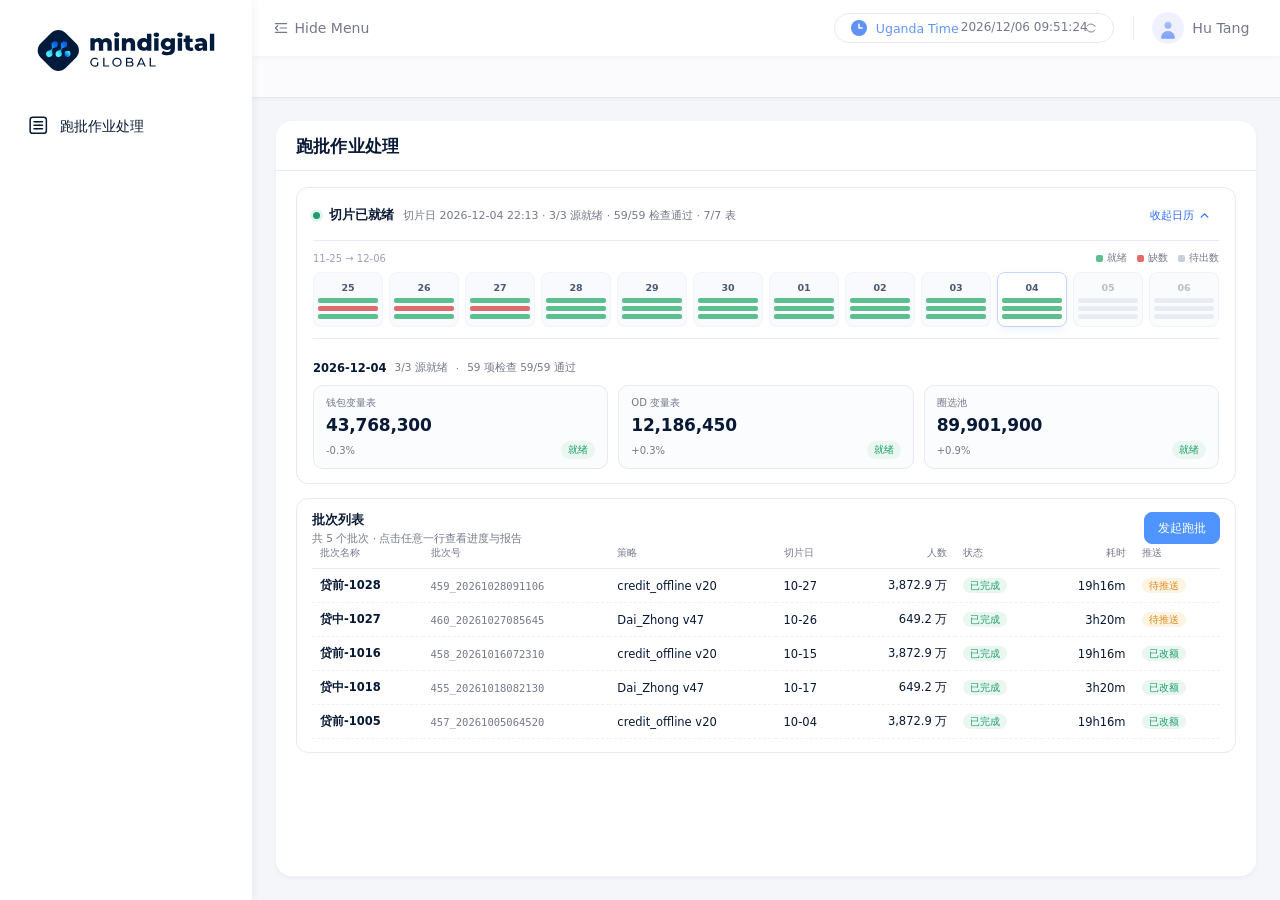
==== commit 89cc9868: "feat: 单页跑批作业处理，切片卡上移，去掉子导航" ====
--- a/index.html
+++ b/index.html
@@ -740,11 +740,6 @@
       <div class="nav-item" role="button" tabindex="0">
         <svg class="ico" viewBox="0 0 24 24" fill="none" stroke="currentColor" stroke-width="1.75" stroke-linecap="round" stroke-linejoin="round" aria-hidden="true"><rect x="2.5" y="2.5" width="19" height="19" rx="3.1"/><path d="M7 7.9h10M7 12h10M7 16.1h10"/><path d="M10.7 6.7 9 7.9l1.7 1.2z" fill="currentColor" stroke="none"/><path d="M13.3 10.8 15 12l-1.7 1.2z" fill="currentColor" stroke="none"/><path d="M10.7 15 9 16.2l1.7 1.2z" fill="currentColor" stroke="none"/></svg>
         <span class="label">跑批作业处理</span>
-        <svg class="chev" viewBox="0 0 10 6" fill="none" aria-hidden="true" style="transform:rotate(180deg)"><path d="M1 1l4 4 4-4" stroke="currentColor" stroke-width="1.5" stroke-linecap="round" stroke-linejoin="round"/></svg>
-      </div>
-      <div class="subnav">
-        <button class="subnav-item" data-nav="create" type="button">跑批发起</button>
-        <button class="subnav-item" data-nav="list" type="button">跑批记录</button>
       </div>
     </nav>
   </aside>
@@ -870,7 +865,7 @@
   };
 
   const S = {
-    view: 'create', tab: 'run', batchId: null,
+    view: 'list', tab: 'run', batchId: null,
     strategy: 'credit_offline', business: 'MTN_Uganda', version: 'v20', versionType: 'FORMAL', batchName: '', desc: '',
     groups: ['wallet_active'], gsearch: '', selDay: '2026-10-23', calOpen: true, sliceDate: '', scheduleMode: 'now', scheduleAt: '', scheduleRepeat: 'none', reportView: 'list', reports: [], rptCompare: {}, webhook: '', notifyEvents: [], confirmOpen: false, groupOpen: false, groupUp: false, pushArm: false, mcat: 'inc',
     pickerDraft: [], pickerSearch: '', running: false, pct: 0, timer: null, lastShard: -1
@@ -935,11 +930,12 @@
 
   function renderHead() {
     if (S.view === 'list') {
-      return '<div class="ws-top"><div class="ws-left"><div class="ws-h1">跑批记录</div></div></div>';
+      return '<div class="ws-top"><div class="ws-left"><div class="ws-h1">跑批作业处理</div></div></div>';
     }
     if (S.view === 'create') {
       const s = cur();
-      return '<div class="ws-top"><div class="ws-left"><div class="ws-h1">跑批发起</div></div>' +
+      return '<div class="ws-back-row"><button class="back" data-back-list><svg viewBox="0 0 24 24" fill="none" stroke="currentColor" stroke-width="1.9" stroke-linecap="round" stroke-linejoin="round"><path d="M14.5 5.5L8 12l6.5 6.5"/></svg>跑批作业处理</button></div>' +
+      '<div class="ws-top"><div class="ws-left"><div class="ws-h1">发起跑批</div></div>' +
         '<div class="ws-right"><div class="slice-chip"><span>切片日</span><b>' + (S.sliceDate || s.sliceDate) + '</b><i>' + s.sliceTime + '</i></div></div></div>';
     }
     const b = currentBatch(); if (!b) return '';
@@ -982,7 +978,7 @@
         '<td><span class="tag ' + ps.c + '">' + ps.t + '</span></td>' +
         '</tr>';
     }).join('');
-    $('#panelList').innerHTML = '<div class="list-head"><h3>跑批记录</h3></div>' + '<table class="batch-table"><thead><tr><th>批次名称</th><th>批次号</th><th>策略</th><th>切片日</th><th class="r">人数</th><th>状态</th><th class="r">耗时</th><th>推送</th></tr></thead><tbody>' + rows + '</tbody></table>';
+    $('#panelList').innerHTML = renderReadiness() + '<div class="box" style="margin-top:14px"><div class="box-head"><div><h3>批次列表</h3><p class="sub">共 ' + BATCHES.length + ' 个批次 · 点击任意一行查看进度与报告</p></div><button class="btn primary" data-new>发起跑批</button></div>' + '<table class="batch-table"><thead><tr><th>批次名称</th><th>批次号</th><th>策略</th><th>切片日</th><th class="r">人数</th><th>状态</th><th class="r">耗时</th><th>推送</th></tr></thead><tbody>' + rows + '</tbody></table></div>';
   }
 
   /* ---------- create ---------- */
@@ -1147,7 +1143,7 @@
   }
 
   function renderCreate() {
-    $('#panelCreate').innerHTML = renderReadiness() + '<div style="margin-top:14px">' + renderConfigForm() + '</div>';
+    $('#panelCreate').innerHTML = renderConfigForm();
   }
 
   /* ---------- group picker ---------- */
@@ -1496,7 +1492,7 @@
     const pw = document.querySelector('.panel-wrap');
     const sameCtx = S.view === lastView;
     const keepY = pw ? pw.scrollTop : 0;
-    $$('.subnav-item').forEach((el) => el.classList.toggle('on', el.dataset.nav === (S.view === 'create' ? 'create' : 'list')));
+    $$('.subnav-item').forEach((el) => el.classList.toggle('on', true));
     $('#wsHead').innerHTML = '<div class="ws-head">' + renderHead() + '</div>';
     $('#stages').hidden = S.view !== 'detail';
     $$('.panel').forEach((el) => { el.classList.remove('active'); });
@@ -1700,6 +1696,8 @@
       if (e.target.closest('[data-gdone]')) { S.groupOpen = false; renderApp(); return; }
       if (e.target.closest('[data-gclear]')) { S.groups = []; renderApp(); return; }
       if (S.groupOpen && !e.target.closest('.gsel')) { S.groupOpen = false; renderApp(); return; }
+      if (e.target.closest('[data-new]')) { S.view = 'create'; renderApp(); return; }
+      if (e.target.closest('[data-back-list]')) { S.view = 'list'; renderApp(); return; }
       if (e.target.closest('[data-report-open]')) { S.reportView = 'event'; renderApp(); return; }
       if (e.target.closest('[data-report-back]')) { S.reportView = 'list'; renderApp(); return; }
       if (e.target.closest('[data-report-soon]')) { toast('该报告模板待接入（' + e.target.closest('[data-report-soon]').dataset.reportSoon + '）'); return; }
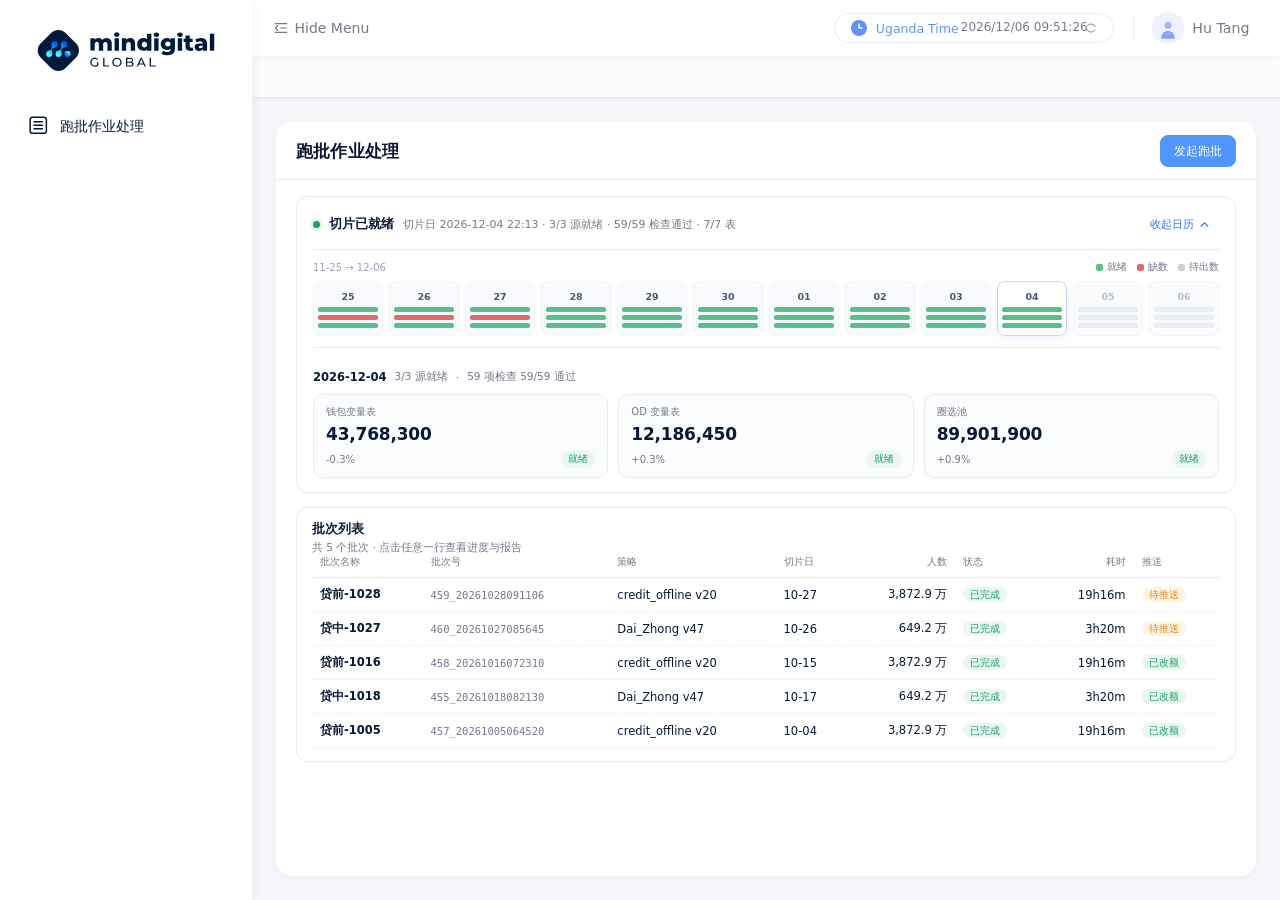
==== commit 5b0d029f: "style: 发起跑批按钮上移到页面标题右侧" ====
--- a/index.html
+++ b/index.html
@@ -930,7 +930,7 @@
 
   function renderHead() {
     if (S.view === 'list') {
-      return '<div class="ws-top"><div class="ws-left"><div class="ws-h1">跑批作业处理</div></div></div>';
+      return '<div class="ws-top"><div class="ws-left"><div class="ws-h1">跑批作业处理</div></div><div class="ws-right"><button class="btn primary" data-new>发起跑批</button></div></div>';
     }
     if (S.view === 'create') {
       const s = cur();
@@ -978,7 +978,7 @@
         '<td><span class="tag ' + ps.c + '">' + ps.t + '</span></td>' +
         '</tr>';
     }).join('');
-    $('#panelList').innerHTML = renderReadiness() + '<div class="box" style="margin-top:14px"><div class="box-head"><div><h3>批次列表</h3><p class="sub">共 ' + BATCHES.length + ' 个批次 · 点击任意一行查看进度与报告</p></div><button class="btn primary" data-new>发起跑批</button></div>' + '<table class="batch-table"><thead><tr><th>批次名称</th><th>批次号</th><th>策略</th><th>切片日</th><th class="r">人数</th><th>状态</th><th class="r">耗时</th><th>推送</th></tr></thead><tbody>' + rows + '</tbody></table></div>';
+    $('#panelList').innerHTML = renderReadiness() + '<div class="box" style="margin-top:14px"><div class="box-head"><div><h3>批次列表</h3><p class="sub">共 ' + BATCHES.length + ' 个批次 · 点击任意一行查看进度与报告</p></div></div>' + '<table class="batch-table"><thead><tr><th>批次名称</th><th>批次号</th><th>策略</th><th>切片日</th><th class="r">人数</th><th>状态</th><th class="r">耗时</th><th>推送</th></tr></thead><tbody>' + rows + '</tbody></table></div>';
   }
 
   /* ---------- create ---------- */
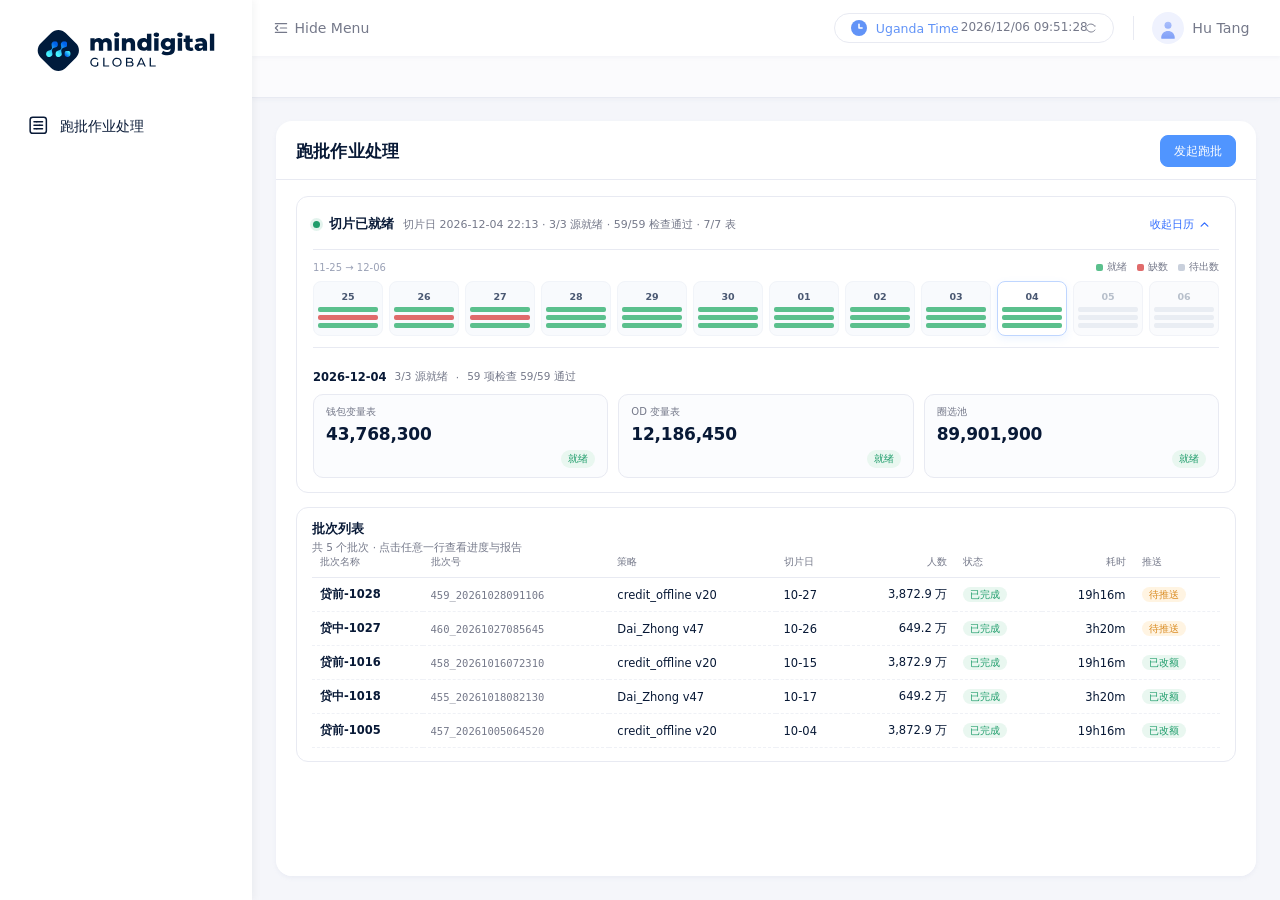
==== commit c0f9e88a: "chore: 切片来源卡去掉环比百分比" ====
--- a/index.html
+++ b/index.html
@@ -729,6 +729,7 @@
 .pdf-chart i:nth-child(1){height:40%}.pdf-chart i:nth-child(2){height:62%}.pdf-chart i:nth-child(3){height:48%}.pdf-chart i:nth-child(4){height:72%}.pdf-chart i:nth-child(5){height:55%}.pdf-chart i:nth-child(6){height:80%}.pdf-chart i:nth-child(7){height:64%}.pdf-chart i:nth-child(8){height:88%}
 .pdf-side b { display:block; font-size:12px; color:var(--ink); }
 .pdf-side span { display:block; margin:4px 0 10px; font-size:10px; color:var(--muted); }
+.cd-meta .sp { flex:1; }
 
 </style>
 </head>
@@ -1012,18 +1013,18 @@
       const eta = dateISO(addDays(parseISO(day), 2));
       return '<div class="cd-head"><b>' + day + '</b><span>数据未出</span><span>·</span><span>T+2，预计 ' + eta + ' 产出</span></div>' +
         '<div class="cd-grid"><div class="cd-card"><span class="cd-name">钱包变量表</span><b class="dim">—</b><span class="cd-meta"><i class="dl">—</i><span class="tag na">待出数</span></span></div>' +
-        '<div class="cd-card"><span class="cd-name">OD 变量表</span><b class="dim">—</b><span class="cd-meta"><i class="dl">—</i><span class="tag na">待出数</span></span></div>' +
+        '<div class="cd-card"><span class="cd-name">OD 变量表</span><b class="dim">—</b><span class="cd-meta"><span class="sp"></span><span class="tag na">待出数</span></span></div>' +
         '<div class="cd-card"><span class="cd-name">圈选池</span><b class="dim">—</b><span class="cd-meta"><i class="dl">—</i><span class="tag na">待出数</span></span></div></div>';
     }
     const names = ['钱包变量表', 'OD 变量表', '圈选池'], keys = ['wallet', 'od', 'pool'];
     const cards = names.map((nm, i) => {
       const v = st[keys[i]], base = s.medians[i];
       if (v === 2) {
-        return '<div class="cd-card"><span class="cd-name">' + nm + '</span><b class="dim">0</b><span class="cd-meta"><i class="dl">—</i><span class="tag bad">缺数</span></span></div>';
+        return '<div class="cd-card"><span class="cd-name">' + nm + '</span><b class="dim">0</b><span class="cd-meta"><span class="sp"></span><span class="tag bad">缺数</span></span></div>';
       }
       const count = Math.round(base * (0.985 + ((i + day.charCodeAt(9)) % 5) * 0.006));
       const delta = (count - base) / base * 100;
-      return '<div class="cd-card"><span class="cd-name">' + nm + '</span><b>' + fmt(count) + '</b><span class="cd-meta"><i class="dl">' + (delta >= 0 ? '+' : '') + delta.toFixed(1) + '%</i><span class="tag ok">就绪</span></span></div>';
+      return '<div class="cd-card"><span class="cd-name">' + nm + '</span><b>' + fmt(count) + '</b><span class="cd-meta"><span class="sp"></span><span class="tag ok">就绪</span></span></div>';
     }).join('');
     const ok = [st.wallet, st.od, st.pool].filter((v) => v === 0).length;
     return '<div class="cd-head"><b>' + day + '</b><span>' + ok + '/3 源就绪</span><span>·</span><span>59 项检查 ' + (ok === 3 ? '59/59 通过' : (56 + ok) + '/59 通过') + '</span></div><div class="cd-grid">' + cards + '</div>';
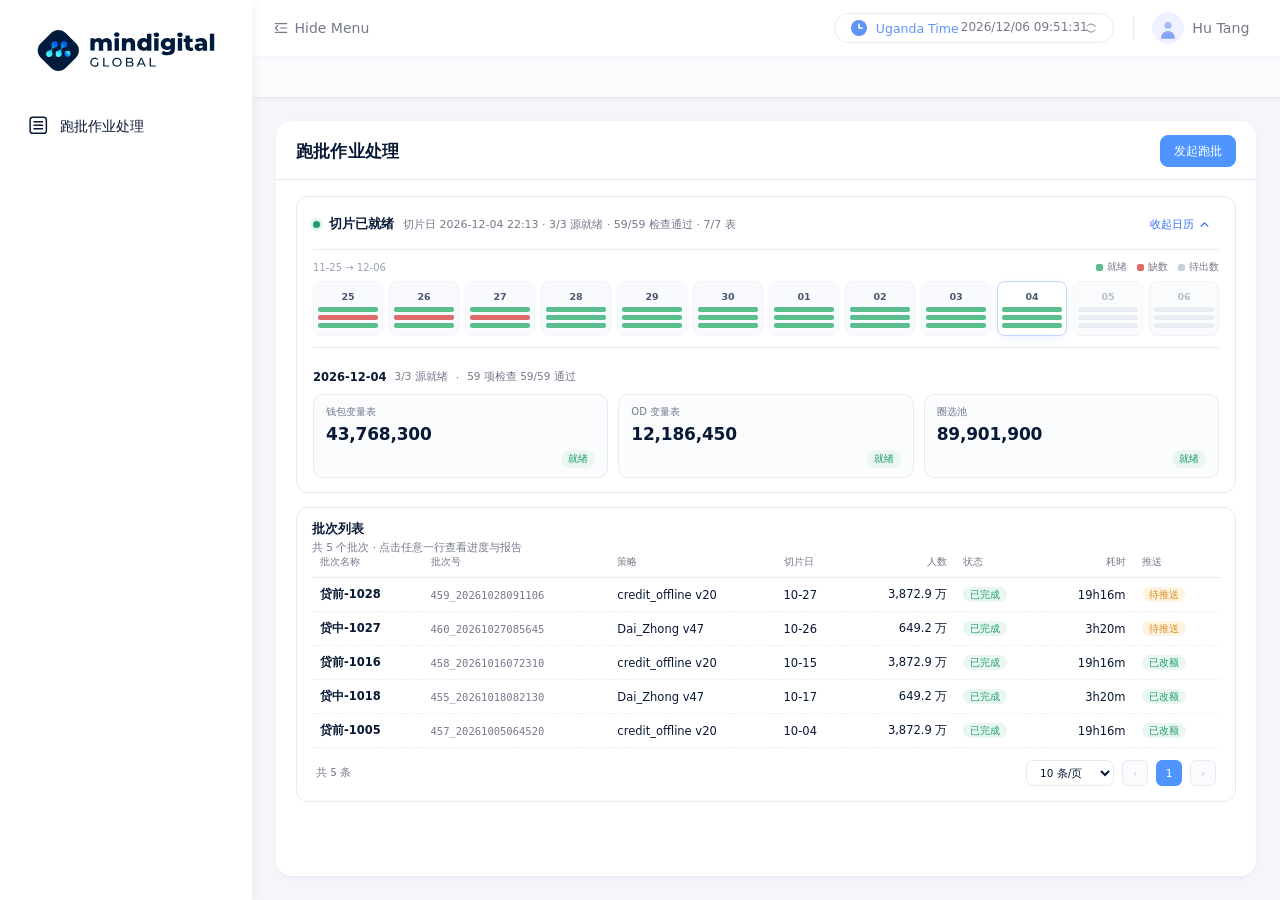
==== commit 835bc65c: "feat: 批次列表增加分页" ====
--- a/index.html
+++ b/index.html
@@ -730,6 +730,14 @@
 .pdf-side b { display:block; font-size:12px; color:var(--ink); }
 .pdf-side span { display:block; margin:4px 0 10px; font-size:10px; color:var(--muted); }
 .cd-meta .sp { flex:1; }
+
+.pager { display:flex; align-items:center; gap:8px; padding:12px 4px 2px; font-size:10.5px; color:var(--muted); }
+.pager .sp { flex:1; }
+.pgsize { width:88px; height:26px; font-size:10.5px; }
+.pgbtn { min-width:26px; height:26px; border:1px solid var(--line); background:#fff; border-radius:6px; font:inherit; font-size:10.5px; color:var(--ink); cursor:pointer; padding:0 6px; }
+.pgbtn:hover:not(:disabled) { border-color:#C7D7F2; color:var(--blue-deep); }
+.pgbtn.on { background:var(--blue); border-color:var(--blue); color:#fff; }
+.pgbtn:disabled { color:#C3CBD8; cursor:not-allowed; background:#FAFBFD; }
 
 </style>
 </head>
@@ -868,7 +876,7 @@
   const S = {
     view: 'list', tab: 'run', batchId: null,
     strategy: 'credit_offline', business: 'MTN_Uganda', version: 'v20', versionType: 'FORMAL', batchName: '', desc: '',
-    groups: ['wallet_active'], gsearch: '', selDay: '2026-10-23', calOpen: true, sliceDate: '', scheduleMode: 'now', scheduleAt: '', scheduleRepeat: 'none', reportView: 'list', reports: [], rptCompare: {}, webhook: '', notifyEvents: [], confirmOpen: false, groupOpen: false, groupUp: false, pushArm: false, mcat: 'inc',
+    groups: ['wallet_active'], gsearch: '', selDay: '2026-10-23', calOpen: true, sliceDate: '', page: 1, pageSize: 10, scheduleMode: 'now', scheduleAt: '', scheduleRepeat: 'none', reportView: 'list', reports: [], rptCompare: {}, webhook: '', notifyEvents: [], confirmOpen: false, groupOpen: false, groupUp: false, pushArm: false, mcat: 'inc',
     pickerDraft: [], pickerSearch: '', running: false, pct: 0, timer: null, lastShard: -1
   };
 
@@ -964,7 +972,11 @@
 
   /* ---------- list ---------- */
   function renderList() {
-    const rows = BATCHES.map((b) => {
+    const total = BATCHES.length;
+    const pages = Math.max(1, Math.ceil(total / S.pageSize));
+    if (S.page > pages) S.page = pages;
+    const start = (S.page - 1) * S.pageSize;
+    const rows = BATCHES.slice(start, start + S.pageSize).map((b) => {
       const st = batchState(b), ps = pushState(b);
       const s = STRATEGIES[b.config.strategy];
       const dur = b.status === 'running' ? '—' : hhmm(totalMin(b.config));
@@ -979,7 +991,12 @@
         '<td><span class="tag ' + ps.c + '">' + ps.t + '</span></td>' +
         '</tr>';
     }).join('');
-    $('#panelList').innerHTML = renderReadiness() + '<div class="box" style="margin-top:14px"><div class="box-head"><div><h3>批次列表</h3><p class="sub">共 ' + BATCHES.length + ' 个批次 · 点击任意一行查看进度与报告</p></div></div>' + '<table class="batch-table"><thead><tr><th>批次名称</th><th>批次号</th><th>策略</th><th>切片日</th><th class="r">人数</th><th>状态</th><th class="r">耗时</th><th>推送</th></tr></thead><tbody>' + rows + '</tbody></table></div>';
+    $('#panelList').innerHTML = renderReadiness() + '<div class="box" style="margin-top:14px"><div class="box-head"><div><h3>批次列表</h3><p class="sub">共 ' + BATCHES.length + ' 个批次 · 点击任意一行查看进度与报告</p></div></div>' + '<table class="batch-table"><thead><tr><th>批次名称</th><th>批次号</th><th>策略</th><th>切片日</th><th class="r">人数</th><th>状态</th><th class="r">耗时</th><th>推送</th></tr></thead><tbody>' + rows + '</tbody></table>' +
+      '<div class="pager"><span>共 ' + total + ' 条</span><span class="sp"></span>' +
+      '<select class="input pgsize" id="pageSize">' + [10, 20, 50].map(function (n) { return '<option value="' + n + '"' + (n === S.pageSize ? ' selected' : '') + '>' + n + ' 条/页</option>'; }).join('') + '</select>' +
+      '<button class="pgbtn" data-page="prev"' + (S.page <= 1 ? ' disabled' : '') + '>‹</button>' +
+      Array.from({ length: pages }, function (_, i) { return '<button class="pgbtn' + (i + 1 === S.page ? ' on' : '') + '" data-page="' + (i + 1) + '">' + (i + 1) + '</button>'; }).join('') +
+      '<button class="pgbtn" data-page="next"' + (S.page >= pages ? ' disabled' : '') + '>›</button></div></div>';
   }
 
   /* ---------- create ---------- */
@@ -1649,6 +1666,9 @@
     document.addEventListener('click', function (e) {
       const nav = e.target.closest('[data-nav]');
       if (nav) { if (nav.dataset.nav === 'create') { S.batchName = ''; S.desc = ''; S.view = 'create'; } else { S.view = 'list'; } renderApp(); return; }
+      const pg = e.target.closest('[data-page]');
+      if (pg) { const v = pg.dataset.page; if (v === 'prev') S.page = Math.max(1, S.page - 1); else if (v === 'next') S.page = S.page + 1; else S.page = +v; renderApp(); return; }
+      if (e.target.id === 'pageSize') { S.pageSize = +e.target.value; S.page = 1; renderApp(); return; }
       if (e.target.closest('[data-new]')) { S.batchName = ''; S.desc = ''; S.view = 'create'; renderApp(); return; }
       if (e.target.closest('[data-back]')) { S.view = 'list'; renderApp(); return; }
       const row = e.target.closest('[data-open]');
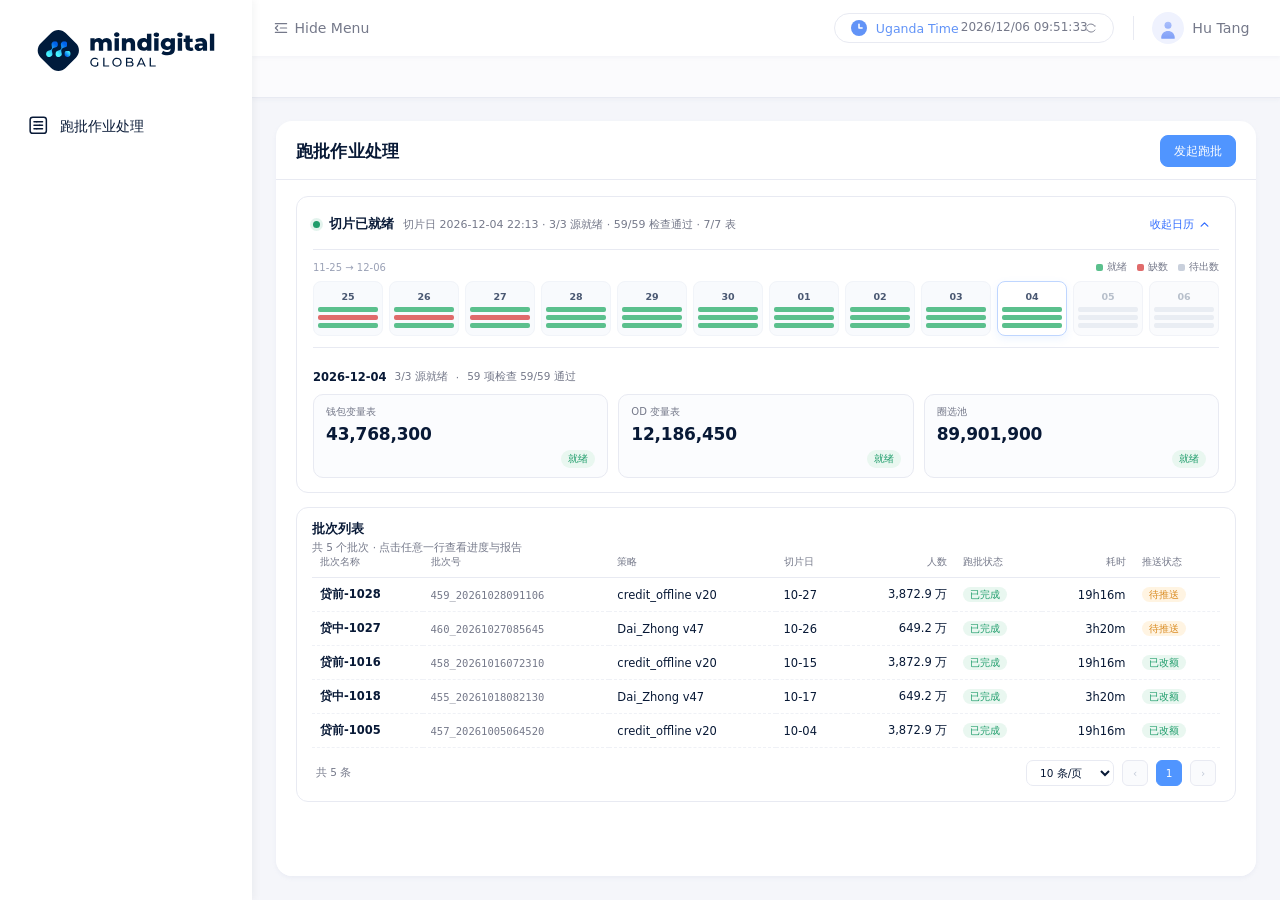
==== commit 1ae899d2: "chore: 列表列名改为跑批状态/推送状态" ====
--- a/index.html
+++ b/index.html
@@ -991,7 +991,7 @@
         '<td><span class="tag ' + ps.c + '">' + ps.t + '</span></td>' +
         '</tr>';
     }).join('');
-    $('#panelList').innerHTML = renderReadiness() + '<div class="box" style="margin-top:14px"><div class="box-head"><div><h3>批次列表</h3><p class="sub">共 ' + BATCHES.length + ' 个批次 · 点击任意一行查看进度与报告</p></div></div>' + '<table class="batch-table"><thead><tr><th>批次名称</th><th>批次号</th><th>策略</th><th>切片日</th><th class="r">人数</th><th>状态</th><th class="r">耗时</th><th>推送</th></tr></thead><tbody>' + rows + '</tbody></table>' +
+    $('#panelList').innerHTML = renderReadiness() + '<div class="box" style="margin-top:14px"><div class="box-head"><div><h3>批次列表</h3><p class="sub">共 ' + BATCHES.length + ' 个批次 · 点击任意一行查看进度与报告</p></div></div>' + '<table class="batch-table"><thead><tr><th>批次名称</th><th>批次号</th><th>策略</th><th>切片日</th><th class="r">人数</th><th>跑批状态</th><th class="r">耗时</th><th>推送状态</th></tr></thead><tbody>' + rows + '</tbody></table>' +
       '<div class="pager"><span>共 ' + total + ' 条</span><span class="sp"></span>' +
       '<select class="input pgsize" id="pageSize">' + [10, 20, 50].map(function (n) { return '<option value="' + n + '"' + (n === S.pageSize ? ' selected' : '') + '>' + n + ' 条/页</option>'; }).join('') + '</select>' +
       '<button class="pgbtn" data-page="prev"' + (S.page <= 1 ? ' disabled' : '') + '>‹</button>' +
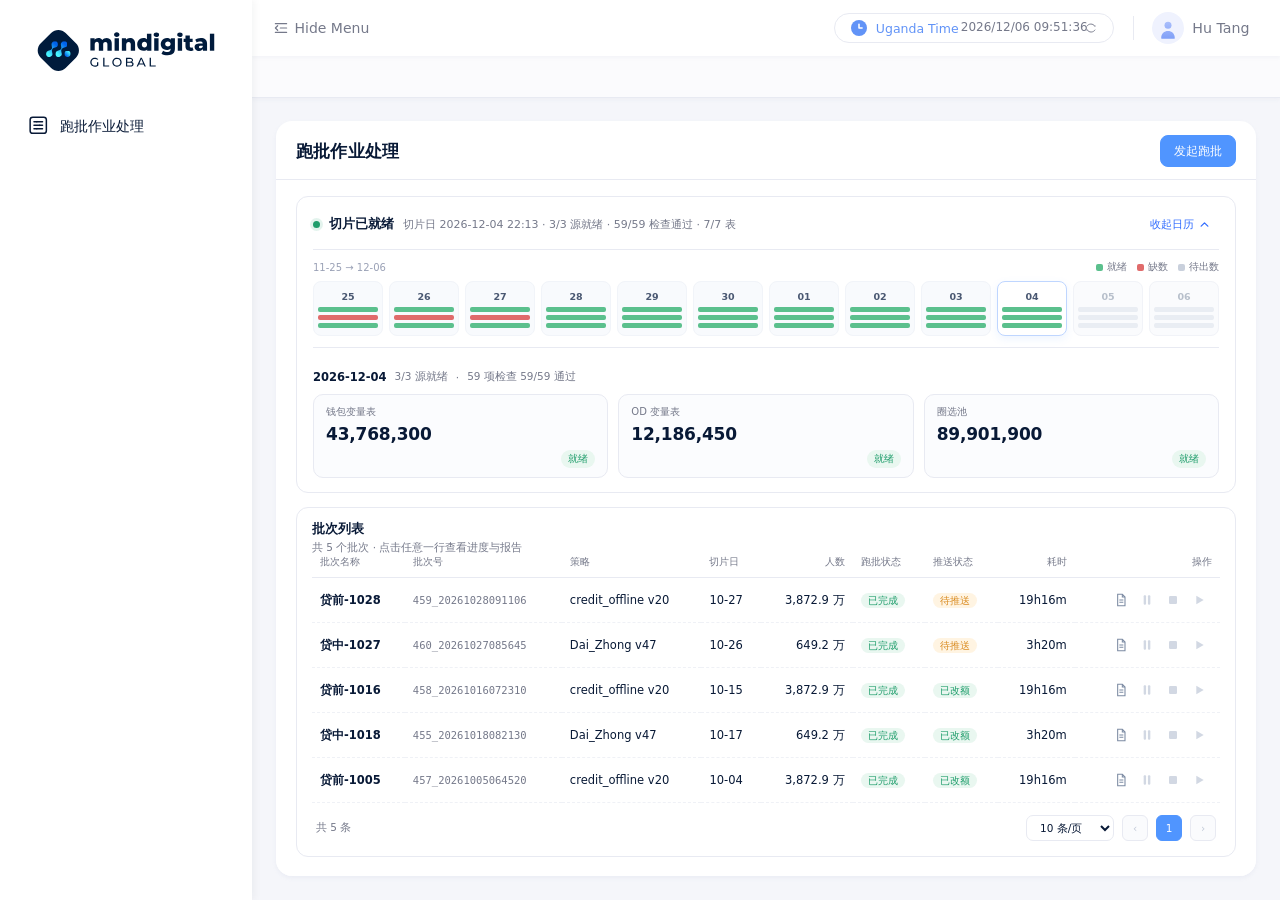
==== commit 83e60ee0: "feat: 状态列相邻并增加操作图标列" ====
--- a/index.html
+++ b/index.html
@@ -738,6 +738,12 @@
 .pgbtn:hover:not(:disabled) { border-color:#C7D7F2; color:var(--blue-deep); }
 .pgbtn.on { background:var(--blue); border-color:var(--blue); color:#fff; }
 .pgbtn:disabled { color:#C3CBD8; cursor:not-allowed; background:#FAFBFD; }
+
+.ops { text-align:right; white-space:nowrap; }
+.icbtn { width:26px; height:26px; border:1px solid transparent; background:none; border-radius:6px; color:#7C8BA3; cursor:pointer; padding:3px; vertical-align:middle; }
+.icbtn svg { width:16px; height:16px; display:block; margin:auto; }
+.icbtn:hover:not(:disabled) { background:#F2F6FD; border-color:#DCE6F7; color:var(--blue-deep); }
+.icbtn:disabled { color:#D2D8E3; cursor:not-allowed; }
 
 </style>
 </head>
@@ -987,11 +993,17 @@
         '<td>' + (b.config.sliceDate || s.sliceDate).slice(5) + '</td>' +
         '<td class="r">' + wan(b.config.crowd) + '</td>' +
         '<td><span class="tag ' + (st.c === 'running' ? 'info' : st.c === '' && st.t === '已停止' ? 'na' : 'ok') + '">' + st.t + '</span></td>' +
+        '<td><span class="tag ' + ps.c + '">' + ps.t + '</span></td>' +
         '<td class="r">' + dur + '</td>' +
-        '<td><span class="tag ' + ps.c + '">' + ps.t + '</span></td>' +
+        '<td class="ops">' +
+          '<button class="icbtn" title="查看报告" data-open="' + b.id + '"><svg viewBox="0 0 24 24" fill="none" stroke="currentColor" stroke-width="1.6"><path d="M7 3.5h7l4 4v13H7z"/><path d="M14 3.5v4h4"/><path d="M9.5 12h6M9.5 15.5h6"/></svg></button>' +
+          '<button class="icbtn" title="暂停" data-act="pause" data-id="' + b.id + '"' + (b.status === 'running' ? '' : ' disabled') + '><svg viewBox="0 0 24 24" fill="currentColor"><rect x="7" y="5" width="3.6" height="14" rx="1.2"/><rect x="13.4" y="5" width="3.6" height="14" rx="1.2"/></svg></button>' +
+          '<button class="icbtn" title="终止" data-act="stop" data-id="' + b.id + '"' + (b.status === 'running' ? '' : ' disabled') + '><svg viewBox="0 0 24 24" fill="currentColor"><rect x="6" y="6" width="12" height="12" rx="2"/></svg></button>' +
+          '<button class="icbtn" title="继续进行" data-act="resume" data-id="' + b.id + '"' + (b.status === 'stopped' ? '' : ' disabled') + '><svg viewBox="0 0 24 24" fill="currentColor"><path d="M8 5.5v13l11-6.5z"/></svg></button>' +
+        '</td>' +
         '</tr>';
     }).join('');
-    $('#panelList').innerHTML = renderReadiness() + '<div class="box" style="margin-top:14px"><div class="box-head"><div><h3>批次列表</h3><p class="sub">共 ' + BATCHES.length + ' 个批次 · 点击任意一行查看进度与报告</p></div></div>' + '<table class="batch-table"><thead><tr><th>批次名称</th><th>批次号</th><th>策略</th><th>切片日</th><th class="r">人数</th><th>跑批状态</th><th class="r">耗时</th><th>推送状态</th></tr></thead><tbody>' + rows + '</tbody></table>' +
+    $('#panelList').innerHTML = renderReadiness() + '<div class="box" style="margin-top:14px"><div class="box-head"><div><h3>批次列表</h3><p class="sub">共 ' + BATCHES.length + ' 个批次 · 点击任意一行查看进度与报告</p></div></div>' + '<table class="batch-table"><thead><tr><th>批次名称</th><th>批次号</th><th>策略</th><th>切片日</th><th class="r">人数</th><th>跑批状态</th><th>推送状态</th><th class="r">耗时</th><th class="r">操作</th></tr></thead><tbody>' + rows + '</tbody></table>' +
       '<div class="pager"><span>共 ' + total + ' 条</span><span class="sp"></span>' +
       '<select class="input pgsize" id="pageSize">' + [10, 20, 50].map(function (n) { return '<option value="' + n + '"' + (n === S.pageSize ? ' selected' : '') + '>' + n + ' 条/页</option>'; }).join('') + '</select>' +
       '<button class="pgbtn" data-page="prev"' + (S.page <= 1 ? ' disabled' : '') + '>‹</button>' +
@@ -1669,6 +1681,16 @@
       const pg = e.target.closest('[data-page]');
       if (pg) { const v = pg.dataset.page; if (v === 'prev') S.page = Math.max(1, S.page - 1); else if (v === 'next') S.page = S.page + 1; else S.page = +v; renderApp(); return; }
       if (e.target.id === 'pageSize') { S.pageSize = +e.target.value; S.page = 1; renderApp(); return; }
+      const act = e.target.closest('[data-act]');
+      if (act && !act.disabled) {
+        const bb = BATCHES.find((x) => x.id === act.dataset.id);
+        if (bb) {
+          if (act.dataset.act === 'pause') { bb.status = 'stopped'; toast('已暂停：' + (bb.name || bb.id)); }
+          if (act.dataset.act === 'stop') { bb.status = 'stopped'; toast('已终止：' + (bb.name || bb.id)); }
+          if (act.dataset.act === 'resume') { bb.status = 'running'; toast('继续执行：' + (bb.name || bb.id)); }
+          renderApp(); return;
+        }
+      }
       if (e.target.closest('[data-new]')) { S.batchName = ''; S.desc = ''; S.view = 'create'; renderApp(); return; }
       if (e.target.closest('[data-back]')) { S.view = 'list'; renderApp(); return; }
       const row = e.target.closest('[data-open]');
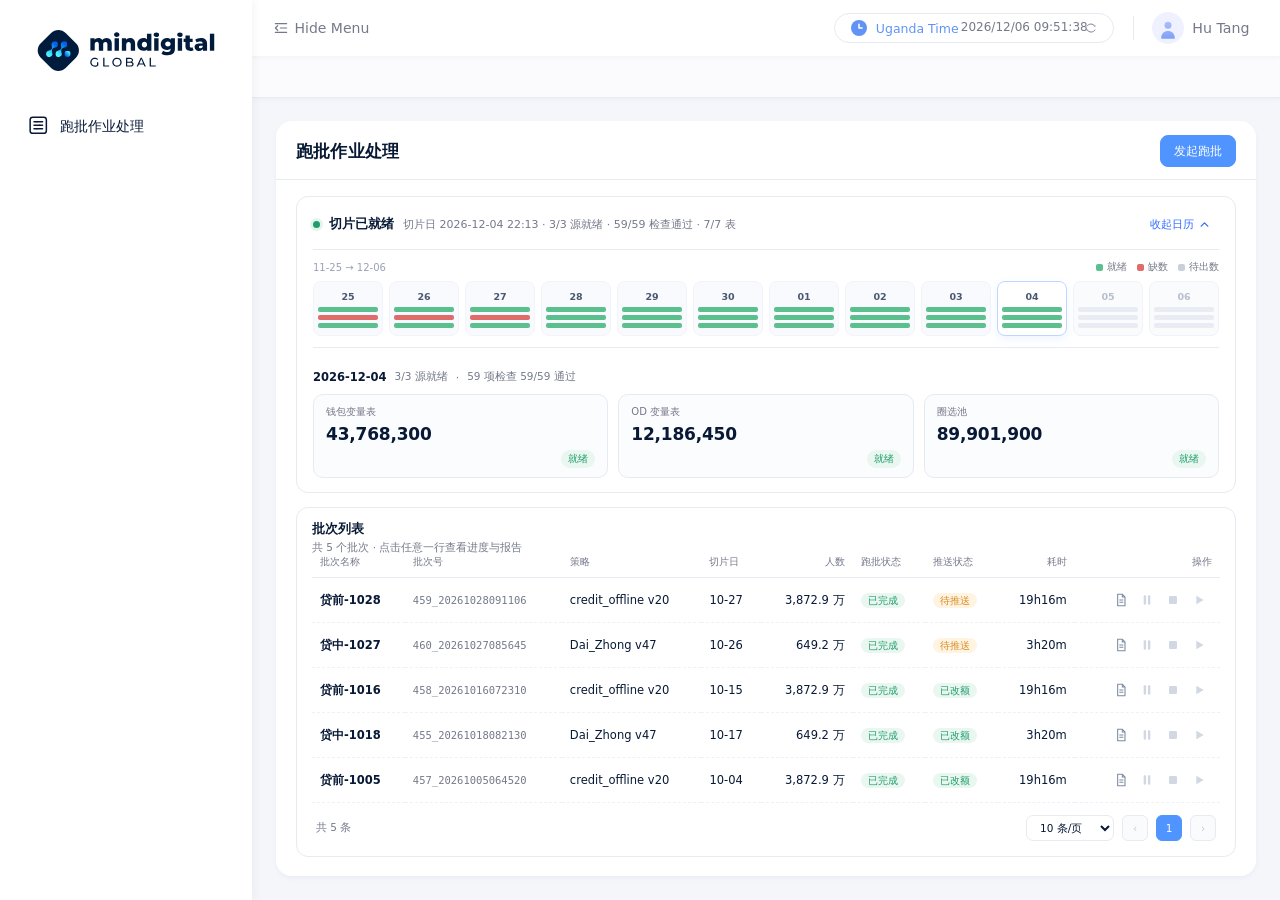
==== commit 83602b41: "chore: 报告图标改为提示（独立页面待接入）" ====
--- a/index.html
+++ b/index.html
@@ -996,7 +996,7 @@
         '<td><span class="tag ' + ps.c + '">' + ps.t + '</span></td>' +
         '<td class="r">' + dur + '</td>' +
         '<td class="ops">' +
-          '<button class="icbtn" title="查看报告" data-open="' + b.id + '"><svg viewBox="0 0 24 24" fill="none" stroke="currentColor" stroke-width="1.6"><path d="M7 3.5h7l4 4v13H7z"/><path d="M14 3.5v4h4"/><path d="M9.5 12h6M9.5 15.5h6"/></svg></button>' +
+          '<button class="icbtn" title="查看报告（独立页面）" data-report-link="' + b.id + '"><svg viewBox="0 0 24 24" fill="none" stroke="currentColor" stroke-width="1.6"><path d="M7 3.5h7l4 4v13H7z"/><path d="M14 3.5v4h4"/><path d="M9.5 12h6M9.5 15.5h6"/></svg></button>' +
           '<button class="icbtn" title="暂停" data-act="pause" data-id="' + b.id + '"' + (b.status === 'running' ? '' : ' disabled') + '><svg viewBox="0 0 24 24" fill="currentColor"><rect x="7" y="5" width="3.6" height="14" rx="1.2"/><rect x="13.4" y="5" width="3.6" height="14" rx="1.2"/></svg></button>' +
           '<button class="icbtn" title="终止" data-act="stop" data-id="' + b.id + '"' + (b.status === 'running' ? '' : ' disabled') + '><svg viewBox="0 0 24 24" fill="currentColor"><rect x="6" y="6" width="12" height="12" rx="2"/></svg></button>' +
           '<button class="icbtn" title="继续进行" data-act="resume" data-id="' + b.id + '"' + (b.status === 'stopped' ? '' : ' disabled') + '><svg viewBox="0 0 24 24" fill="currentColor"><path d="M8 5.5v13l11-6.5z"/></svg></button>' +
@@ -1681,6 +1681,7 @@
       const pg = e.target.closest('[data-page]');
       if (pg) { const v = pg.dataset.page; if (v === 'prev') S.page = Math.max(1, S.page - 1); else if (v === 'next') S.page = S.page + 1; else S.page = +v; renderApp(); return; }
       if (e.target.id === 'pageSize') { S.pageSize = +e.target.value; S.page = 1; renderApp(); return; }
+      if (e.target.closest('[data-report-link]')) { toast('批次事件报告为独立页面，后续接入（mock）'); return; }
       const act = e.target.closest('[data-act]');
       if (act && !act.disabled) {
         const bb = BATCHES.find((x) => x.id === act.dataset.id);
